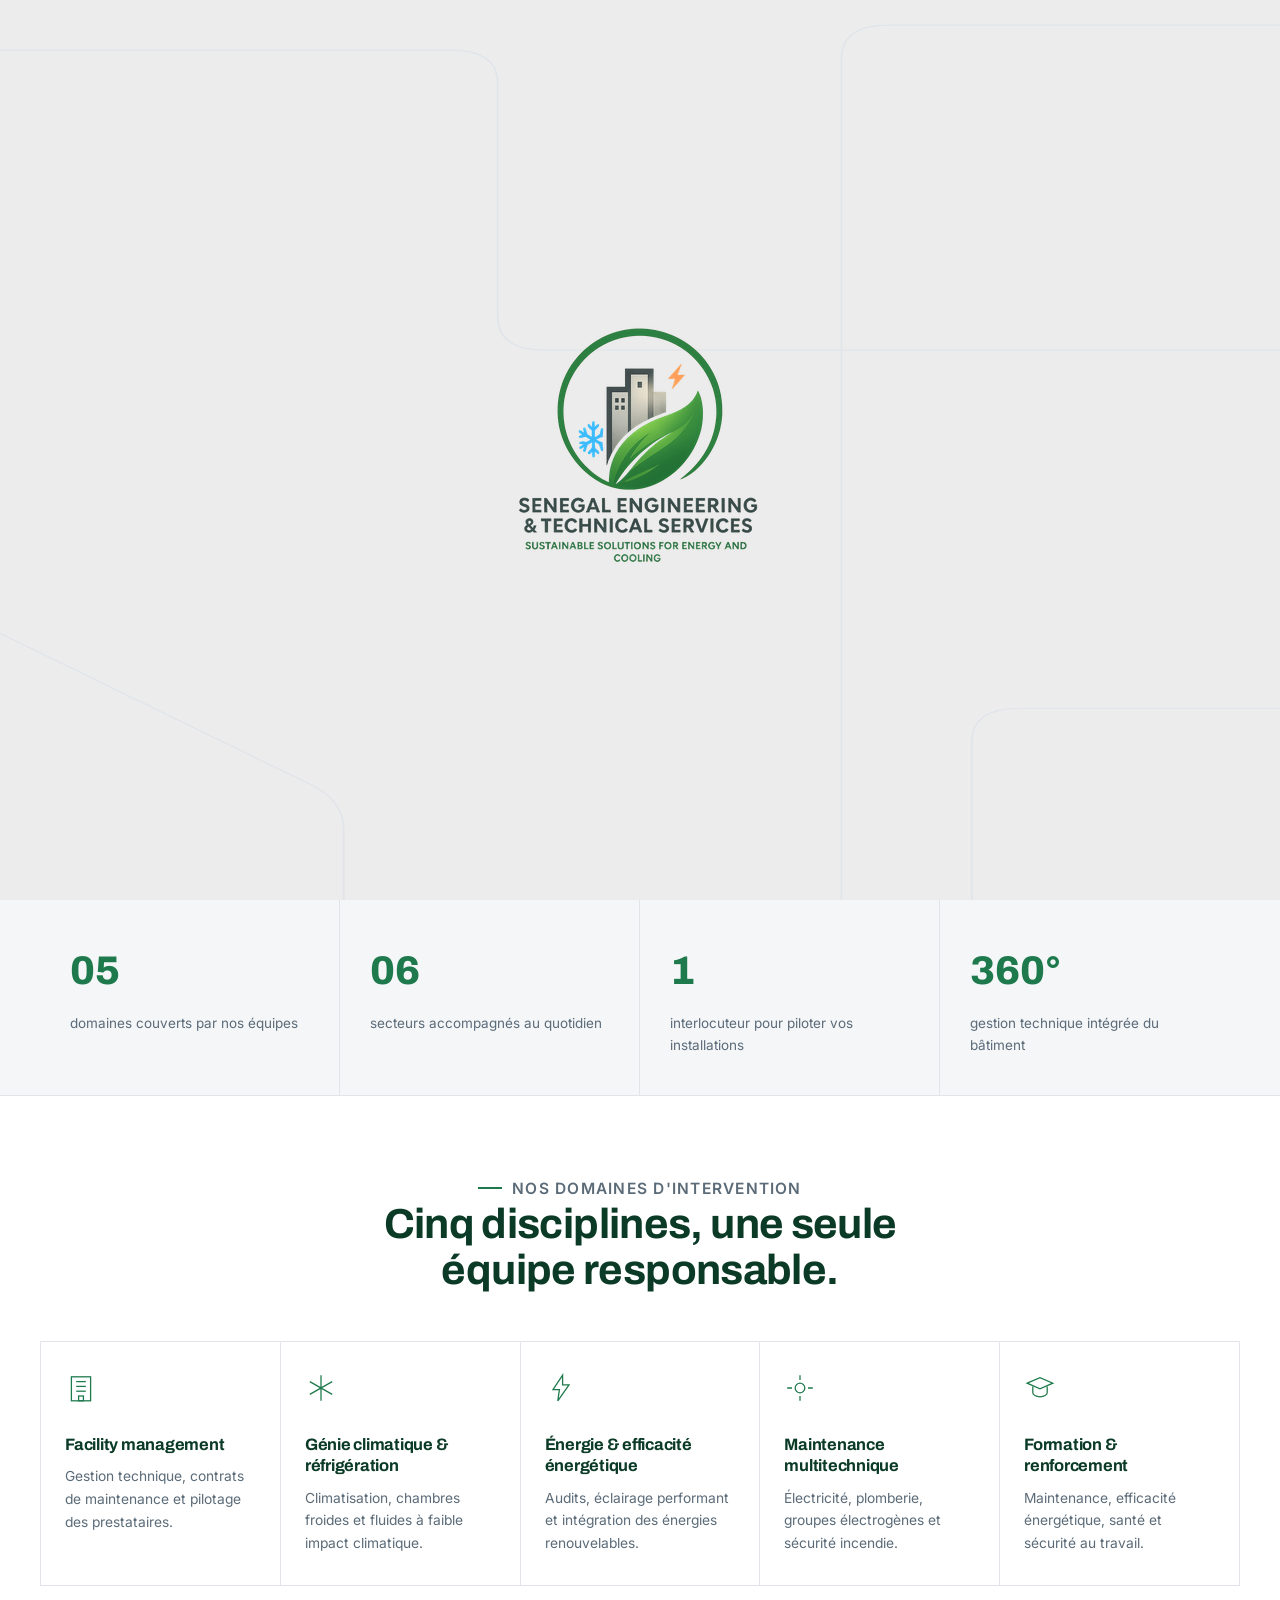
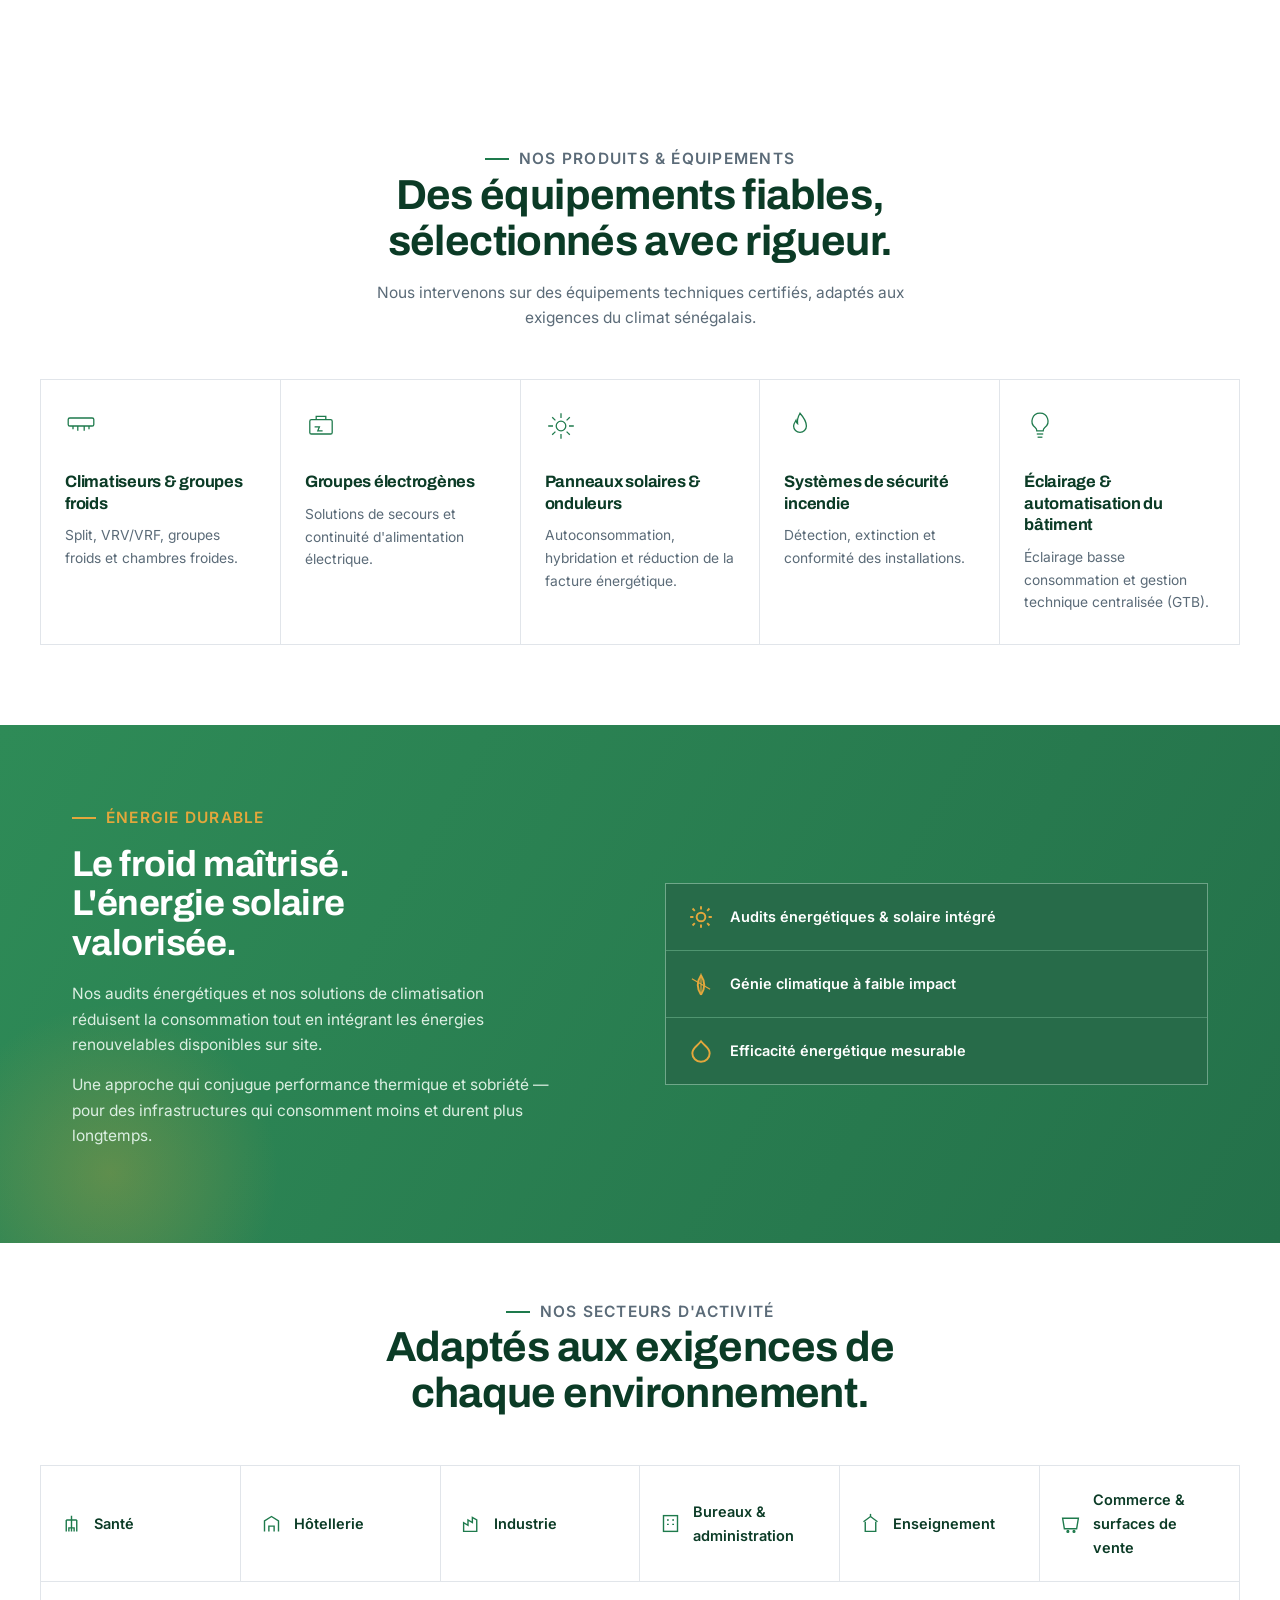
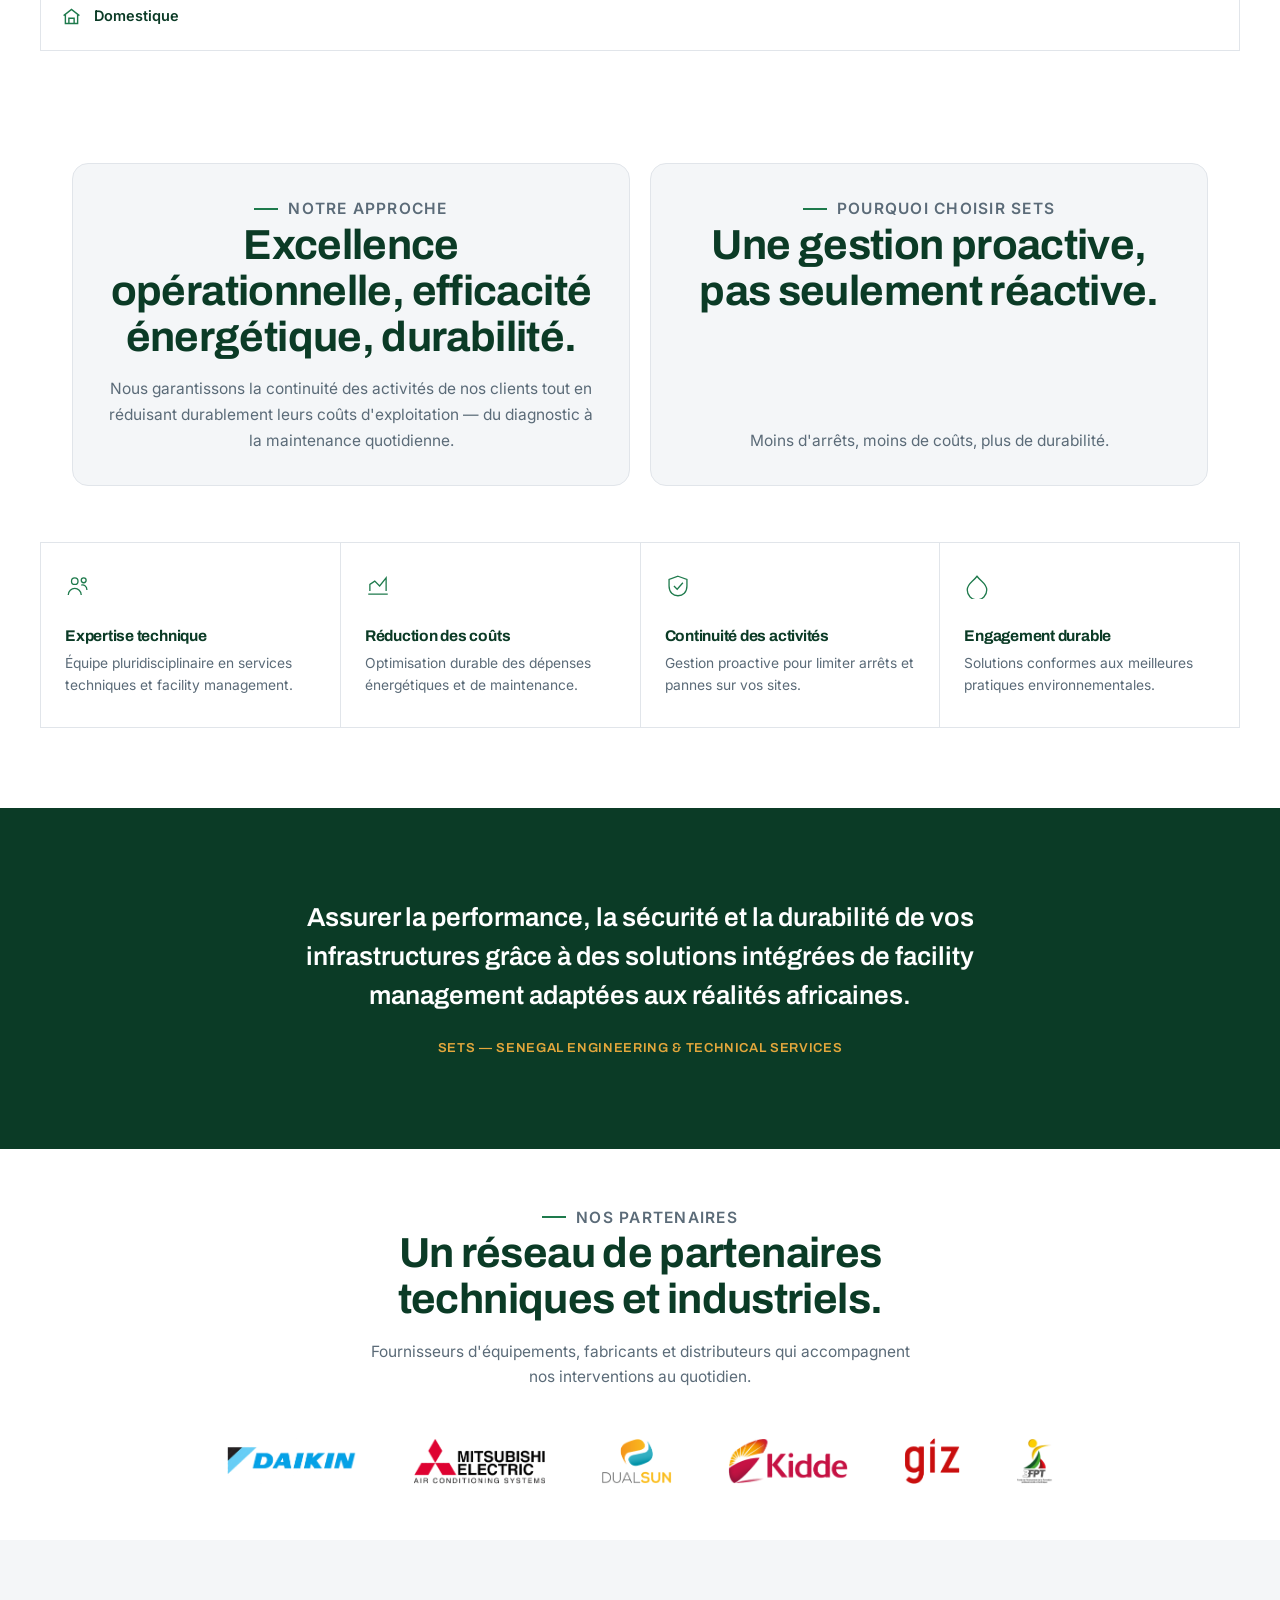
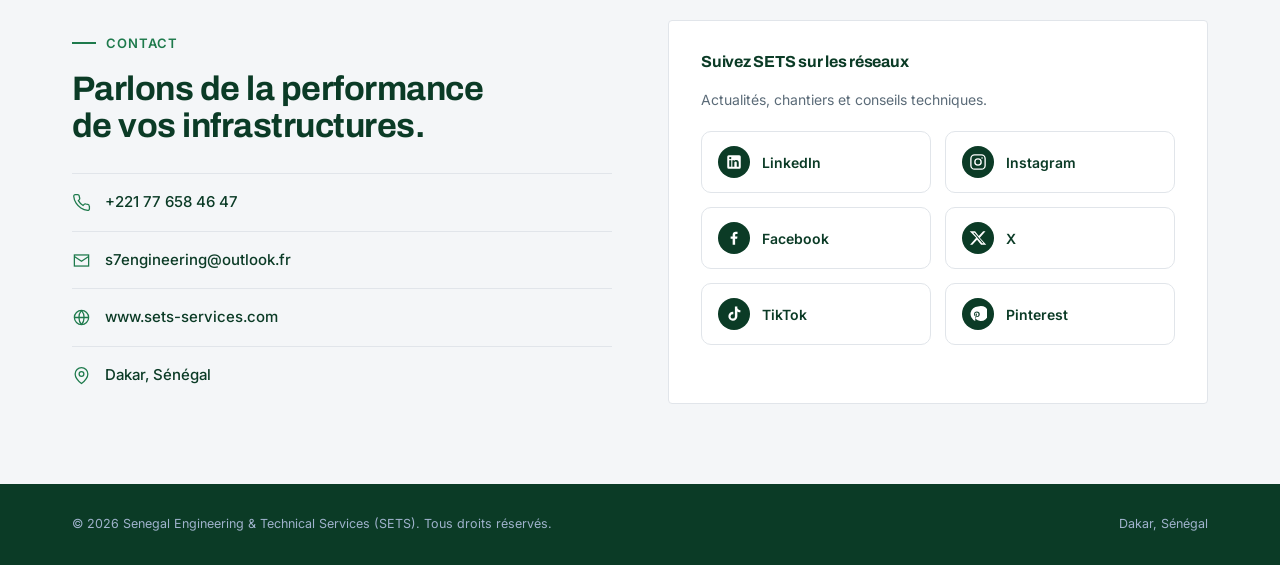
==== index.html @ 7b5a17db "Add files via upload" ====
<!DOCTYPE html>
<html lang="fr">
<head>
<meta charset="UTF-8">
<meta name="viewport" content="width=device-width, initial-scale=1.0">
<title>SETS — Senegal Engineering & Technical Services</title>
<link rel="preconnect" href="https://fonts.googleapis.com">
<link rel="preconnect" href="https://fonts.gstatic.com" crossorigin>
<link href="https://fonts.googleapis.com/css2?family=Archivo:wght@500;600;700;800&family=Inter:wght@400;500;600&display=swap" rel="stylesheet">
<style>
  :root{
    --blue:#1E7A4C;
    --blue-dark:#0B3B26;
    --blue-light:#4FAE79;
    --gold:#E3A73C;
    --green:#2E8B57;
    --paper:#FFFFFF;
    --paper-2:#F4F6F8;
    --ink:#16202B;
    --steel:#5B6B78;
    --line:#E1E5EA;
    --max:1200px;
  }
  *{box-sizing:border-box;}
  html{scroll-behavior:smooth;}
  body{
    margin:0;background:var(--paper);color:var(--ink);
    font-family:'Inter',sans-serif;font-size:16px;line-height:1.65;
    -webkit-font-smoothing:antialiased;
  }
  h1,h2,h3,h4{
    font-family:'Archivo',sans-serif;font-weight:700;margin:0;
    color:var(--blue-dark);letter-spacing:-0.015em;line-height:1.1;
  }
  a{color:inherit;text-decoration:none;}
  .wrap{max-width:var(--max);margin:0 auto;padding:0 32px;}
  @media(max-width:640px){.wrap{padding:0 20px;}}
  section[id]{scroll-margin-top:80px;}
  :focus-visible{outline:2px solid var(--gold);outline-offset:3px;}
  @media (prefers-reduced-motion: reduce){*{animation:none !important;transition:none !important;}}

  /* ---------- SPLASH ---------- */
  #splash{
    position:fixed;inset:0;z-index:999;background:#ECECEC;
    display:flex;align-items:center;justify-content:center;
    opacity:1;transition:opacity 1.2s ease;
  }
  #splash.hide{opacity:0;pointer-events:none;}

  .corner-lines{position:absolute;inset:0;width:100%;height:100%;}
  .corner-lines path{
    fill:none;stroke:var(--line);stroke-width:1.5;
    stroke-dasharray:2000;stroke-dashoffset:2000;
    animation:drawFrame 1.1s ease-out forwards;
  }
  .corner-lines path.p2{animation-delay:.15s;}
  .corner-lines path.p3{animation-delay:.3s;}
  .corner-lines path.p4{animation-delay:.45s;}
  @keyframes drawFrame{to{stroke-dashoffset:0;}}

  .splash-logo-img{
    width:min(64vw,300px);height:auto;position:relative;z-index:2;
    opacity:0;filter:blur(22px);
    animation:blurIn .9s ease-out forwards;
    animation-delay:1.3s;
  }
  @keyframes blurIn{to{opacity:1;filter:blur(0);}}

  /* ---------- HEADER (barre flottante façon Terminal) ---------- */
  header{position:fixed;top:20px;left:20px;right:20px;z-index:50;max-width:calc(var(--max) - 40px);margin:0 auto;}
  .nav{
    display:flex;align-items:center;justify-content:space-between;gap:20px;
    background:rgba(40,46,42,0.55);backdrop-filter:blur(10px);
    border:1px solid rgba(255,255,255,0.14);
    border-radius:999px;padding:9px 10px 9px 22px;
  }
  .nav-side{display:flex;align-items:center;}
  .nav-side.left{gap:26px;}
  .nav-side.right{justify-content:flex-end;gap:8px;}
  .brand{display:flex;align-items:center;gap:12px;}
  .brand-mark{width:28px;height:28px;flex:none;}
  .brand-text{font-family:'Archivo',sans-serif;font-weight:800;font-size:16px;letter-spacing:0.02em;color:#fff;}
  .desktop-links{display:flex;align-items:center;gap:22px;}
  .nav-item{position:relative;}
  .nav-link{
    display:flex;align-items:center;gap:6px;position:relative;
    font-size:14px;font-weight:600;color:#fff;padding:4px 0;
    border-bottom:1.5px solid transparent;
  }
  .nav-link::after{
    content:"";position:absolute;left:50%;bottom:-9px;
    width:5px;height:5px;border-radius:50%;background:var(--gold);
    transform:translateX(-50%) scale(0);transition:transform .2s ease;
  }
  .nav-chevron{width:13px;height:13px;transition:transform .2s ease;}
  .nav-item:hover .nav-link,.nav-item:focus-within .nav-link,.nav-link:hover{color:var(--gold);border-bottom-color:var(--gold);}
  .nav-item:hover .nav-link::after,.nav-item:focus-within .nav-link::after{transform:translateX(-50%) scale(1);}
  .nav-item:hover .nav-chevron,.nav-item:focus-within .nav-chevron{transform:rotate(180deg);}
  .nav-dropdown{
    position:absolute;top:100%;left:50%;transform:translateX(-50%);
    padding-top:16px;z-index:49;
    opacity:0;visibility:hidden;pointer-events:none;
    transition:opacity .2s ease,visibility .2s;
  }
  .nav-item:hover .nav-dropdown,.nav-item:focus-within .nav-dropdown{
    opacity:1;visibility:visible;pointer-events:auto;
  }
  .nav-item.force-hide .nav-dropdown{
    opacity:0 !important;visibility:hidden !important;pointer-events:none !important;
  }
  .nav-dropdown-inner{
    width:min(680px,calc(100vw - 32px));display:flex;overflow:hidden;
    max-height:min(70vh,520px);
    background:rgba(20,26,22,0.97);backdrop-filter:blur(14px);
    border:1px solid rgba(255,255,255,0.12);border-radius:18px;
    box-shadow:0 24px 48px rgba(0,0,0,0.35);
  }
  .nav-dropdown-list{flex:1 1 42%;padding:20px;display:flex;flex-direction:column;gap:2px;
    border-right:1px solid rgba(255,255,255,0.1);overflow-y:auto;}
  .nav-dropdown-list a{color:#fff;font-size:13.5px;font-weight:600;padding:9px 10px;border-radius:8px;}
  .nav-dropdown-list a:hover{background:rgba(255,255,255,0.08);color:var(--gold);}
  .nav-dropdown-panel{flex:1 1 58%;padding:26px 28px;color:#fff;overflow-y:auto;}
  .nav-dropdown-eyebrow{font-size:11px;font-weight:700;letter-spacing:.08em;text-transform:uppercase;color:var(--gold);margin-bottom:8px;}
  .nav-dropdown-panel h4{font-family:'Archivo',sans-serif;font-size:18px;margin-bottom:8px;}
  .nav-dropdown-panel p{font-size:13.5px;color:#DCE7E0;line-height:1.55;}
  .icon-btn{background:none;border:none;cursor:pointer;padding:6px;display:flex;align-items:center;justify-content:center;color:#fff;text-decoration:none;}
  .icon-btn svg{width:19px;height:19px;}
  .phone-btn{width:38px;height:38px;border-radius:50%;border:1px solid rgba(255,255,255,0.3);transition:border-color .15s ease,color .15s ease;}
  .phone-btn:hover{border-color:var(--gold);color:var(--gold);}
  .header-cta{display:flex;align-items:center;gap:8px;}
  .header-cta a{font-size:12.5px;font-weight:700;letter-spacing:0.02em;padding:10px 16px;border-radius:999px;white-space:nowrap;
    transition:background .15s ease,color .15s ease,border-color .15s ease;}
  .header-cta .solid{background:var(--gold);color:var(--blue-dark);}
  .header-cta .solid:hover{background:var(--blue);color:var(--gold);}
  .header-cta .outline{border:1px solid rgba(255,255,255,0.35);color:#fff;}
  .header-cta .outline:hover{background:#fff;border-color:#fff;color:var(--blue);}
  @media(max-width:860px){
    .desktop-links{display:none;}
    .header-cta{display:none;}
    .phone-btn{display:none;}
  }
  @media(min-width:861px){
    .burger{display:none;}
    .brand-mark{width:40px;height:40px;}
    .nav-link{white-space:nowrap;}
    .nav-side.left{gap:20px;}
    .desktop-links{gap:18px;}
  }
  .brand-text{display:none;}
  .nav-menu-top .brand-text{display:inline-block;color:#fff;}
  .nav-side.left{min-width:0;flex:1 1 auto;}
  @media(max-width:860px){
    .nav-side.left{overflow:hidden;}
  }
  .nav-side.right{flex:none;}
  @media(max-width:860px){
    .nav-side.left{gap:8px;}
  }
  .nav-local-mobile{display:flex;align-items:center;overflow:hidden;position:relative;
    min-width:0;flex:1 1 auto;height:16px;}
  .nav-local-track{display:inline-flex;align-items:center;gap:6px;white-space:nowrap;
    position:absolute;left:0;top:0;
    color:#fff;font-size:12px;font-weight:600;
    animation:localMarquee 11s linear infinite;}
  @keyframes localMarquee{
    0%{transform:translateX(100%);}
    100%{transform:translateX(-100%);}
  }
  .nav-local-mobile svg{width:12px;height:12px;color:var(--gold);flex:none;}
  .nav-local-mobile .sep{color:rgba(255,255,255,0.4);flex:none;}
  @media(min-width:861px){
    .nav-local-mobile{display:none;}
  }
  .burger{flex-direction:column;gap:0;flex:none;}
  .burger span{display:block;width:20px;height:1.8px;background:#fff;margin:4.5px 0;}
  .nav-menu{position:fixed;top:0;right:0;bottom:0;width:82%;max-width:360px;
    background:var(--blue-dark);color:#fff;z-index:200;
    display:flex;flex-direction:column;justify-content:space-between;
    padding:26px 26px 30px;
    transform:translateX(100%);transition:transform .35s cubic-bezier(.22,.8,.28,1);}
  .nav-menu.open{transform:translateX(0);}
  .nav-overlay{position:fixed;inset:0;background:rgba(11,59,38,0.55);z-index:190;
    opacity:0;visibility:hidden;transition:opacity .3s ease, visibility .3s ease;}
  .nav-overlay.open{opacity:1;visibility:visible;}
  .nav-menu-top{display:flex;align-items:center;justify-content:space-between;margin-bottom:8px;}
  .nav-menu-top .brand-text{color:#fff;}
  .nav-menu-close{background:none;border:none;color:#fff;cursor:pointer;padding:6px;}
  .nav-menu-close svg{width:20px;height:20px;}
  .nav-menu-links{display:flex;flex-direction:column;margin-top:18px;}
  .nav-menu-links a{
    display:flex;align-items:center;justify-content:space-between;
    padding:16px 0;font-size:16px;font-weight:600;color:#fff;
    border-top:1px solid rgba(255,255,255,0.14);
  }
  .nav-menu-links a svg{width:16px;height:16px;color:rgba(255,255,255,0.5);}
  .nav-menu-links a:hover{color:var(--gold);}
  .nav-menu-bottom{display:flex;flex-direction:column;gap:10px;}
  .nav-phone{
    display:flex;align-items:center;justify-content:center;gap:8px;
    background:rgba(255,255,255,0.1);border-radius:6px;padding:12px;
    font-size:14px;color:#fff;font-weight:500;
  }
  .nav-btn{display:block;text-align:center;padding:13px;border-radius:6px;font-size:13.5px;font-weight:700;
    letter-spacing:0.03em;text-transform:uppercase;}
  .nav-btn.solid{background:var(--gold);color:var(--blue-dark);}
  .nav-btn.outline{border:1px solid rgba(255,255,255,0.4);color:#fff;}

  /* ---------- HERO (plein écran, façon Terminal) ---------- */
  .hero{
    position:relative;color:#fff;overflow:hidden;
    height:100vh;min-height:600px;display:flex;align-items:flex-start;
    background:
      linear-gradient(180deg, rgba(11,59,38,0.1) 0%, rgba(11,59,38,0.8) 78%, rgba(11,59,38,0.96) 100%),
      radial-gradient(ellipse at 50% 28%, #E3A73C 0%, #C9873A 26%, #4C6B55 52%, #123B27 78%, #0B3B26 100%);
  }
  .hero-skyline{position:absolute;bottom:0;left:0;right:0;width:100%;height:46%;opacity:0.9;z-index:1;}
  .hero-accent{position:absolute;top:-120px;right:-120px;width:420px;height:420px;border-radius:50%;z-index:1;
    background:radial-gradient(circle, rgba(227,167,60,0.22), transparent 70%);}
  .hero-inner{position:relative;z-index:3;max-width:var(--max);margin:0 auto;padding:130px 32px 0;width:100%;}
  .local-bar{display:none;align-items:center;flex-wrap:wrap;gap:8px 10px;margin-bottom:20px;
    color:#DCE7E0;font-size:12.5px;font-weight:600;letter-spacing:0.01em;}
  .local-bar svg{width:14px;height:14px;color:var(--gold);flex:none;}
  .local-bar .sep{color:rgba(255,255,255,0.35);}
  .eyebrow{font-size:13px;font-weight:600;letter-spacing:0.08em;text-transform:uppercase;color:var(--gold);
    display:flex;align-items:center;gap:10px;margin-bottom:22px;}
  .eyebrow::before{content:"";width:28px;height:2px;background:var(--gold);}
  .hero h1{color:#fff;font-size:clamp(30px,5vw,58px);max-width:18ch;}
  .hero h1 span{color:var(--gold);}
  .hero p.lead{margin-top:22px;max-width:52ch;color:#DCE7E0;font-size:16.5px;line-height:1.6;}
  @media(min-width:861px){
    .local-bar{display:flex;}
    .hero-row{display:flex;justify-content:flex-start;align-items:center;gap:28px;flex-wrap:wrap;}
    .hero-row h1{flex:0 1 480px;margin:0;}
    .hero p.lead{flex:1 1 420px;max-width:460px;margin-top:6px;}
  }
  @media(max-width:640px){
    .hero-inner{padding-top:104px;}
  }

  .back-to-top{position:fixed;right:24px;bottom:24px;z-index:80;width:46px;height:46px;border-radius:50%;
    background:var(--blue-dark);color:#fff;display:flex;align-items:center;justify-content:center;
    border:none;cursor:pointer;box-shadow:0 8px 20px rgba(0,0,0,0.25);
    opacity:0;visibility:hidden;transform:translateY(10px);
    transition:opacity .25s ease,transform .25s ease,visibility .25s,background .15s ease;}
  .back-to-top.visible{opacity:1;visibility:visible;transform:translateY(0);}
  .back-to-top:hover{background:var(--blue);}
  .back-to-top svg{width:20px;height:20px;}
  .scroll-cue{position:absolute;bottom:28px;left:0;right:0;z-index:3;

    display:flex;flex-direction:column;align-items:center;gap:10px;}
  .scroll-cue .txt{color:rgba(255,255,255,0.85);font-size:11px;font-weight:600;
    letter-spacing:0.18em;text-transform:uppercase;}
  .scroll-track{width:1px;height:34px;background:rgba(255,255,255,0.25);position:relative;overflow:hidden;}
  .scroll-track::after{content:"";position:absolute;top:-100%;left:0;width:100%;height:100%;
    background:var(--gold);animation:scrollTick 1.6s ease-in-out infinite;}
  @keyframes scrollTick{0%{top:-100%;}50%{top:0;}100%{top:100%;}}

  /* ---------- STATS ---------- */
  .stats-band{background:var(--paper-2);border-bottom:1px solid var(--line);}
  .stats-grid{display:grid;grid-template-columns:repeat(4,1fr);}
  @media(max-width:760px){.stats-grid{grid-template-columns:repeat(2,1fr);}}
  .stat-item{padding:38px 30px;border-right:1px solid var(--line);}
  .stat-item:last-child{border-right:none;}
  .stat-item .num{font-family:'Archivo',sans-serif;font-weight:800;font-size:clamp(30px,3.2vw,40px);color:var(--blue);}
  .stat-item .lbl{font-size:13.5px;color:var(--steel);margin-top:8px;}

  /* ---------- SECTION SHELL ---------- */
  .section{padding:80px 0;}
  .section.tight{padding:56px 0;}
  .section-head{display:flex;justify-content:space-between;align-items:flex-end;gap:24px;margin-bottom:56px;flex-wrap:wrap;}
  #partenaires .section-head,.section-head.centered{flex-direction:column;align-items:center;text-align:center;gap:16px;margin-bottom:48px;}
  #partenaires .section-head .eyebrow-dark,.section-head.centered .eyebrow-dark{justify-content:center;}
  #partenaires .section-head h2,.section-head.centered h2{max-width:26ch;font-size:clamp(28px,4vw,42px);}
  #partenaires .section-head p,.section-head.centered p{max-width:56ch;margin:0 auto;}
  .head-card{background:var(--paper-2);border:1px solid var(--line);border-radius:16px;
    padding:32px 36px;max-width:640px;margin-left:auto;margin-right:auto;}
  @media(max-width:640px){.head-card{padding:26px 22px;}}
  .head-card-row{display:flex;flex-direction:column;gap:20px;}
  .head-card-row .head-card{margin:0;max-width:none;}
  @media(min-width:860px){
    .head-card-row{flex-direction:row;align-items:stretch;}
    .head-card-row .head-card{flex:1 1 0;}
  }
  .eyebrow-dark{font-size:13px;font-weight:600;letter-spacing:0.08em;text-transform:uppercase;color:var(--blue);
    display:flex;align-items:center;gap:10px;margin-bottom:16px;}
  .eyebrow-dark::before{content:"";width:24px;height:2px;background:var(--blue);}
  .section-head h2{font-size:clamp(26px,3vw,36px);max-width:18ch;}
  .section-head p{max-width:38ch;color:var(--steel);font-size:15.5px;}

  .partner-placeholder-grid{display:flex;flex-wrap:wrap;justify-content:center;align-items:center;gap:32px 56px;}
  .partner-logo{height:46px;display:flex;align-items:center;justify-content:center;}
  .partner-logo img{height:100%;width:auto;object-fit:contain;}
  .partner-text{height:46px;display:flex;align-items:center;justify-content:center;text-align:center;
    color:var(--steel);font-size:13.5px;font-weight:600;padding:0 10px;}

  /* ---------- SERVICES / DOMAINES ---------- */
  .domains{display:grid;grid-template-columns:repeat(5,1fr);gap:1px;background:var(--line);border:1px solid var(--line);}
  @media(max-width:980px){.domains{grid-template-columns:repeat(2,1fr);}}
  @media(max-width:560px){.domains{grid-template-columns:1fr;}}
  .domain-card{background:var(--paper);padding:30px 24px;scroll-margin-top:110px;
    transition:box-shadow .3s ease, background .3s ease;}
  .domain-card.highlight{box-shadow:0 0 0 3px var(--gold) inset;background:#FFF8EA;}
  .domain-icon{width:32px;height:32px;color:var(--blue);margin-bottom:22px;}
  .domain-card h3{font-size:16.5px;font-weight:700;margin-bottom:10px;line-height:1.3;color:var(--blue-dark);}
  .domain-card p{font-size:13.8px;color:var(--steel);margin:0;}

  /* ---------- ENERGY / SUSTAINABILITY BAND ---------- */
  .energy{background:linear-gradient(120deg, var(--green) 0%, #24714A 100%);color:#fff;position:relative;overflow:hidden;}
  .energy::after{content:"";position:absolute;bottom:-100px;left:-60px;width:340px;height:340px;border-radius:50%;
    background:radial-gradient(circle, rgba(227,167,60,0.28), transparent 70%);}
  .energy-grid{position:relative;z-index:2;display:grid;grid-template-columns:1fr 1fr;gap:50px;align-items:center;}
  @media(max-width:900px){.energy-grid{grid-template-columns:1fr;}}
  .energy .eyebrow-dark{color:var(--gold);}
  .energy .eyebrow-dark::before{background:var(--gold);}
  .energy h2{color:#fff;font-size:clamp(26px,3vw,36px);max-width:16ch;margin-bottom:18px;}
  .energy p{color:#DCEFE2;font-size:15.5px;margin:0 0 14px;max-width:48ch;}
  .energy-badges{display:flex;flex-direction:column;gap:1px;background:rgba(255,255,255,0.18);border:1px solid rgba(255,255,255,0.18);}
  .energy-badge{background:#276B49;padding:20px 22px;display:flex;align-items:center;gap:16px;}
  .energy-badge svg{width:26px;height:26px;color:var(--gold);flex:none;}
  .energy-badge span{font-size:14.5px;font-weight:600;}

  /* ---------- WHY ---------- */
  .why-grid{display:grid;grid-template-columns:repeat(4,1fr);gap:1px;background:var(--line);border:1px solid var(--line);}
  @media(max-width:900px){.why-grid{grid-template-columns:repeat(2,1fr);}}
  @media(max-width:560px){.why-grid{grid-template-columns:1fr;}}
  .why-card{background:var(--paper);padding:30px 24px;}
  .why-icon{width:26px;height:26px;color:var(--blue);margin-bottom:20px;}
  .why-card h3{font-size:15.5px;font-weight:700;margin-bottom:8px;color:var(--blue-dark);}
  .why-card p{font-size:13.8px;color:var(--steel);margin:0;}

  /* ---------- SECTEURS ---------- */
  .sectors-list{display:flex;flex-wrap:wrap;border-top:1px solid var(--line);border-left:1px solid var(--line);}
  .sector-item{flex:1 1 170px;display:flex;align-items:center;gap:12px;padding:22px 20px;border-bottom:1px solid var(--line);border-right:1px solid var(--line);}
  .sector-item svg{width:21px;height:21px;color:var(--blue);flex:none;}
  .sector-item span{font-size:14.5px;font-weight:600;color:var(--blue-dark);}

  /* ---------- QUOTE ---------- */
  .quote-band{background:var(--blue-dark);padding:90px 0;text-align:center;}
  .quote-band blockquote{margin:0 auto;max-width:760px;font-family:'Archivo',sans-serif;font-weight:600;
    font-size:clamp(19px,2.3vw,26px);color:#fff;line-height:1.5;}
  .quote-band cite{display:block;margin-top:24px;font-style:normal;font-size:13px;font-weight:600;
    letter-spacing:0.05em;text-transform:uppercase;color:var(--gold);}

  /* ---------- CONTACT ---------- */
  .contact{background:var(--paper-2);}
  .contact-grid{display:grid;grid-template-columns:1fr 1fr;gap:56px;}
  @media(max-width:860px){.contact-grid{grid-template-columns:1fr;gap:36px;}}
  .contact h2{font-size:clamp(26px,3vw,34px);max-width:30ch;}
  .contact-list{margin-top:28px;}
  .contact-row{display:flex;align-items:center;gap:14px;padding:16px 0;border-top:1px solid var(--line);}
  .contact-row svg{width:19px;height:19px;color:var(--blue);flex:none;}
  .contact-row a{font-size:15px;color:var(--blue-dark);font-weight:500;}
  .contact-row a:hover{color:var(--blue);}
  .contact-panel{background:#fff;border:1px solid var(--line);padding:32px;border-radius:4px;}
  .social-panel h3{margin-bottom:4px;}
  .social-sub{color:var(--steel);font-size:14px;margin:0 0 8px;}
  .social-grid{display:grid;grid-template-columns:1fr 1fr;gap:14px;margin-top:20px;}
  .social-link{display:flex;align-items:center;gap:12px;padding:14px 16px;border:1.5px solid var(--line);
    border-radius:10px;color:var(--blue-dark);font-weight:600;font-size:14px;}
  .social-link:hover{border-color:var(--blue);background:rgba(30,122,76,0.05);}
  .social-ico{width:32px;height:32px;border-radius:50%;background:var(--blue-dark);color:#fff;
    display:flex;align-items:center;justify-content:center;flex:none;padding:7px;box-sizing:border-box;}
  .social-ico svg{width:100%;height:100%;}
  @media(max-width:480px){.social-grid{grid-template-columns:1fr;}}
  .contact-panel h3{font-size:16px;font-weight:700;margin-bottom:18px;color:var(--blue-dark);}
  .field{margin-bottom:16px;}
  .field label{display:block;font-size:12.5px;color:var(--steel);margin-bottom:6px;font-weight:500;}
  .field input,.field textarea{width:100%;background:#fff;border:1px solid var(--line);color:var(--ink);
    padding:11px 12px;font-family:inherit;font-size:14.5px;border-radius:3px;}
  .field textarea{resize:vertical;min-height:80px;}
  .contact-panel .btn-primary{width:100%;justify-content:center;margin-top:4px;}

  footer{background:var(--blue-dark);color:#9FB2CC;padding:30px 0;}
  .footer-row{display:flex;justify-content:space-between;align-items:center;font-size:12.5px;flex-wrap:wrap;gap:10px;}
</style>
</head>
<body>

<!-- SPLASH -->
<div id="splash">
  <svg class="corner-lines" viewBox="0 0 1080 1080" preserveAspectRatio="none">
    <path d="M0 60 H380 Q420 60 420 100 V380 Q420 420 460 420 H1080"/>
    <path class="p2" d="M1080 30 H750 Q710 30 710 70 V1080"/>
    <path class="p3" d="M0 760 L260 940 Q290 960 290 995 V1080"/>
    <path class="p4" d="M1080 850 H860 Q820 850 820 890 V1080"/>
  </svg>
  <img class="splash-logo-img" src="[data-uri]" alt="SETS — Senegal Engineering & Technical Services">
</div>
<script>
  window.addEventListener('load', () => {
    const splash = document.getElementById('splash');
    setTimeout(() => { splash.classList.add('hide'); }, 3200);
  });
</script>

<header>
  <div class="nav">
    <div class="nav-side left">
      <a href="#top" class="brand">
      <img class="brand-mark" src="[data-uri]" alt="SETS">
      <div class="brand-text">SETS</div>
      </a>
      <div class="nav-local-mobile" id="navLocalMobile">
        <div class="nav-local-track">
          <svg viewBox="0 0 24 24" fill="none" stroke="currentColor" stroke-width="1.8"><path d="M12 21s7-6.1 7-11.5A7 7 0 005 9.5C5 14.9 12 21 12 21z"/><circle cx="12" cy="9.5" r="2.4"/></svg>
          <span class="js-local-place">Localisation…</span>
          <span class="sep">·</span>
          <svg viewBox="0 0 24 24" fill="none" stroke="currentColor" stroke-width="1.8"><circle cx="12" cy="12" r="4"/><path d="M12 2v3M12 19v3M4.2 4.2l2.1 2.1M17.7 17.7l2.1 2.1M2 12h3M19 12h3M4.2 19.8l2.1-2.1M17.7 6.3l2.1-2.1"/></svg>
          <span class="js-local-sun">—</span>
        </div>
      </div>
      <nav class="desktop-links">
        <div class="nav-item">
          <a href="#domaines" class="nav-link">Domaines<svg class="nav-chevron" viewBox="0 0 24 24" fill="none" stroke="currentColor" stroke-width="2"><path d="M6 9l6 6 6-6"/></svg></a>
          <div class="nav-dropdown">
            <div class="nav-dropdown-inner">
              <div class="nav-dropdown-list">
                <a href="#domaine-facility">Facility management</a>
                <a href="#domaine-climatique">Génie climatique & réfrigération</a>
                <a href="#domaine-energie">Énergie & efficacité énergétique</a>
                <a href="#domaine-maintenance">Maintenance multitechnique</a>
                <a href="#domaine-formation">Formation & renforcement</a>
              </div>
              <div class="nav-dropdown-panel">
                <p class="nav-dropdown-eyebrow">Nos domaines d'intervention</p>
                <h4>Cinq disciplines, une seule équipe responsable.</h4>
                <p>Une gestion intégrée du bâtiment jusqu'à l'efficacité énergétique, pilotée par un seul interlocuteur.</p>
              </div>
            </div>
          </div>
        </div>
        <div class="nav-item">
          <a href="#domaines" class="nav-link">Produits<svg class="nav-chevron" viewBox="0 0 24 24" fill="none" stroke="currentColor" stroke-width="2"><path d="M6 9l6 6 6-6"/></svg></a>
          <div class="nav-dropdown">
            <div class="nav-dropdown-inner">
              <div class="nav-dropdown-list">
                <a href="#produit-climatiseurs">Climatiseurs & groupes froids</a>
                <a href="#produit-groupes-electrogenes">Groupes électrogènes</a>
                <a href="#produit-solaire">Panneaux solaires & onduleurs</a>
                <a href="#produit-incendie">Systèmes de sécurité incendie</a>
                <a href="#produit-eclairage">Éclairage & automatisation</a>
              </div>
              <div class="nav-dropdown-panel">
                <p class="nav-dropdown-eyebrow">Nos produits & équipements</p>
                <h4>Des équipements fiables, sélectionnés avec rigueur.</h4>
                <p>Des solutions techniques certifiées, adaptées aux exigences du climat sénégalais.</p>
              </div>
            </div>
          </div>
        </div>
        <div class="nav-item">
          <a href="#energie" class="nav-link">Énergie durable<svg class="nav-chevron" viewBox="0 0 24 24" fill="none" stroke="currentColor" stroke-width="2"><path d="M6 9l6 6 6-6"/></svg></a>
          <div class="nav-dropdown">
            <div class="nav-dropdown-inner">
              <div class="nav-dropdown-list">
                <a href="#energie">Audits énergétiques & solaire intégré</a>
                <a href="#energie">Génie climatique à faible impact</a>
                <a href="#energie">Efficacité énergétique mesurable</a>
              </div>
              <div class="nav-dropdown-panel">
                <p class="nav-dropdown-eyebrow">Énergie durable</p>
                <h4>Le froid maîtrisé. L'énergie solaire valorisée.</h4>
                <p>Une approche qui conjugue performance thermique et sobriété — pour des infrastructures qui consomment moins et durent plus longtemps.</p>
              </div>
            </div>
          </div>
        </div>
        <div class="nav-item">
          <a href="#secteurs" class="nav-link">Secteurs<svg class="nav-chevron" viewBox="0 0 24 24" fill="none" stroke="currentColor" stroke-width="2"><path d="M6 9l6 6 6-6"/></svg></a>
          <div class="nav-dropdown">
            <div class="nav-dropdown-inner">
              <div class="nav-dropdown-list">
                <a href="#secteurs">Santé</a>
                <a href="#secteurs">Hôtellerie</a>
                <a href="#secteurs">Industrie</a>
                <a href="#secteurs">Bureaux & administration</a>
                <a href="#secteurs">Enseignement</a>
                <a href="#secteurs">Commerce & surfaces de vente</a>
                <a href="#secteurs">Domestique</a>
              </div>
              <div class="nav-dropdown-panel">
                <p class="nav-dropdown-eyebrow">Nos secteurs d'activité</p>
                <h4>Adaptés aux exigences de chaque environnement.</h4>
                <p>Des solutions techniques ajustées aux contraintes propres à chaque secteur — partout au Sénégal.</p>
              </div>
            </div>
          </div>
        </div>
        <div class="nav-item">
          <a href="#mission" class="nav-link">Notre société<svg class="nav-chevron" viewBox="0 0 24 24" fill="none" stroke="currentColor" stroke-width="2"><path d="M6 9l6 6 6-6"/></svg></a>
          <div class="nav-dropdown">
            <div class="nav-dropdown-inner">
              <div class="nav-dropdown-list">
                <a href="#mission">Notre mission</a>
                <a href="#pourquoi">Pourquoi choisir SETS</a>
              </div>
              <div class="nav-dropdown-panel">
                <p class="nav-dropdown-eyebrow">Notre société</p>
                <h4>Excellence opérationnelle, efficacité énergétique, durabilité.</h4>
                <p>Une gestion proactive de vos infrastructures, pas seulement réactive.</p>
              </div>
            </div>
          </div>
        </div>
        <a href="#partenaires" class="nav-link">Partenaires</a>
      </nav>
    </div>
    <div class="nav-side right">
      <a href="tel:+221776584647" class="icon-btn phone-btn" aria-label="Appeler SETS">
        <svg viewBox="0 0 24 24" fill="none" stroke="currentColor" stroke-width="1.8"><path d="M22 16.9v3a2 2 0 01-2.2 2 19.8 19.8 0 01-8.6-3 19.5 19.5 0 01-6-6 19.8 19.8 0 01-3-8.7A2 2 0 014.1 2h3a2 2 0 012 1.7c.1.9.3 1.8.6 2.6a2 2 0 01-.5 2.1L8 9.7a16 16 0 006 6l1.3-1.3a2 2 0 012.1-.5c.8.3 1.7.5 2.6.6a2 2 0 011.7 2z"/></svg>
      </a>
      <div class="header-cta">
        <a href="audit.html" class="solid">Demander un audit</a>
        <a href="#contact" class="outline">Nous contacter</a>
      </div>
      <button class="icon-btn burger" id="menuToggle" aria-label="Menu" aria-expanded="false" aria-controls="navMenu">
        <span></span><span></span><span></span>
      </button>
    </div>
  </div>
</header>
<div class="nav-overlay" id="navOverlay"></div>
<nav class="nav-menu" id="navMenu">
  <div>
    <div class="nav-menu-top">
      <span style="display:flex;align-items:center;gap:8px;"><img src="[data-uri]" alt="SETS" style="width:26px;height:26px;"><span class="brand-text">SETS</span></span>
      <button class="nav-menu-close" id="menuClose" aria-label="Fermer le menu">
        <svg viewBox="0 0 24 24" fill="none" stroke="currentColor" stroke-width="1.8"><line x1="4" y1="4" x2="20" y2="20"/><line x1="20" y1="4" x2="4" y2="20"/></svg>
      </button>
    </div>
    <div class="nav-menu-links">
      <a href="#mission">Notre société <svg viewBox="0 0 24 24" fill="none" stroke="currentColor" stroke-width="2"><path d="M9 6l6 6-6 6"/></svg></a>
      <a href="#domaines">Domaines d'intervention <svg viewBox="0 0 24 24" fill="none" stroke="currentColor" stroke-width="2"><path d="M9 6l6 6-6 6"/></svg></a>
      <a href="#domaines">Produits <svg viewBox="0 0 24 24" fill="none" stroke="currentColor" stroke-width="2"><path d="M9 6l6 6-6 6"/></svg></a>
      <a href="#energie">Énergie durable <svg viewBox="0 0 24 24" fill="none" stroke="currentColor" stroke-width="2"><path d="M9 6l6 6-6 6"/></svg></a>
      <a href="#pourquoi">Pourquoi SETS <svg viewBox="0 0 24 24" fill="none" stroke="currentColor" stroke-width="2"><path d="M9 6l6 6-6 6"/></svg></a>
      <a href="#secteurs">Secteurs d'activité <svg viewBox="0 0 24 24" fill="none" stroke="currentColor" stroke-width="2"><path d="M9 6l6 6-6 6"/></svg></a>
      <a href="#partenaires">Partenaires <svg viewBox="0 0 24 24" fill="none" stroke="currentColor" stroke-width="2"><path d="M9 6l6 6-6 6"/></svg></a>
      <a href="#contact">Contact</a>
    </div>
  </div>
  <div class="nav-menu-bottom">
    <a href="audit.html" class="nav-btn solid">Demander un audit</a>
    <a href="tel:+221776584647" class="nav-phone">
      <svg width="16" height="16" viewBox="0 0 24 24" fill="none" stroke="currentColor" stroke-width="1.8"><path d="M22 16.9v3a2 2 0 01-2.2 2 19.8 19.8 0 01-8.6-3 19.5 19.5 0 01-6-6 19.8 19.8 0 01-3-8.7A2 2 0 014.1 2h3a2 2 0 012 1.7c.1.9.3 1.8.6 2.6a2 2 0 01-.5 2.1L8 9.7a16 16 0 006 6l1.3-1.3a2 2 0 012.1-.5c.8.3 1.7.5 2.6.6a2 2 0 011.7 2z"/></svg>
      +221 77 658 46 47
    </a>
    <a href="mailto:s7engineering@outlook.fr" class="nav-phone">
      <svg width="16" height="16" viewBox="0 0 24 24" fill="none" stroke="currentColor" stroke-width="1.8"><rect x="3" y="5" width="18" height="14" rx="2"/><path d="M3 7l9 6 9-6"/></svg>
      Nous écrire par email
    </a>
  </div>
</nav>
<script>
  const menuBtn = document.getElementById('menuToggle');
  const menuClose = document.getElementById('menuClose');
  const navMenu = document.getElementById('navMenu');
  const navOverlay = document.getElementById('navOverlay');
  function openMenu(){
    navMenu.classList.add('open'); navOverlay.classList.add('open');
    menuBtn.setAttribute('aria-expanded', true);
  }
  function closeMenu(){
    navMenu.classList.remove('open'); navOverlay.classList.remove('open');
    menuBtn.setAttribute('aria-expanded', false);
  }
  menuBtn.addEventListener('click', openMenu);
  menuClose.addEventListener('click', closeMenu);
  navOverlay.addEventListener('click', closeMenu);
  navMenu.querySelectorAll('a').forEach(a => a.addEventListener('click', closeMenu));
</script>

<main id="top">

  <!-- HERO -->
  <section class="hero">
    <div class="hero-accent"></div>
    <svg class="hero-skyline" viewBox="0 0 1200 300" preserveAspectRatio="none">
      <g fill="#0B3B26">
        <rect x="0" y="140" width="70" height="160"/>
        <rect x="80" y="90" width="60" height="210"/>
        <rect x="150" y="160" width="50" height="140"/>
        <rect x="210" y="60" width="80" height="240"/>
        <rect x="300" y="130" width="55" height="170"/>
        <rect x="365" y="100" width="65" height="200"/>
        <rect x="440" y="150" width="45" height="150"/>
        <rect x="900" y="120" width="60" height="180"/>
        <rect x="970" y="70" width="75" height="230"/>
        <rect x="1050" y="140" width="55" height="160"/>
        <rect x="1110" y="100" width="50" height="200"/>
      </g>
    </svg>
    <div class="hero-inner">
      <div class="local-bar" id="localBar">
        <svg viewBox="0 0 24 24" fill="none" stroke="currentColor" stroke-width="1.8"><path d="M12 21s7-6.1 7-11.5A7 7 0 005 9.5C5 14.9 12 21 12 21z"/><circle cx="12" cy="9.5" r="2.4"/></svg>
        <span class="js-local-place">Localisation…</span>
        <span class="sep">·</span>
        <svg viewBox="0 0 24 24" fill="none" stroke="currentColor" stroke-width="1.8"><circle cx="12" cy="12" r="4"/><path d="M12 2v3M12 19v3M4.2 4.2l2.1 2.1M17.7 17.7l2.1 2.1M2 12h3M19 12h3M4.2 19.8l2.1-2.1M17.7 6.3l2.1-2.1"/></svg>
        <span class="js-local-sun">—</span>
      </div>
      <p class="eyebrow">Facility management & services techniques intégrés</p>
      <div class="hero-row">
        <h1>Infrastructures performantes. <span>Ingénierie de confiance.</span></h1>
        <p class="lead">SETS accompagne entreprises, administrations, industries, établissements de santé, infrastructures tertiaires et domestiques dans la gestion, l'exploitation et l'optimisation de leurs bâtiments et équipements techniques — partout au Sénégal.</p>
      </div>
    </div>
    <div class="scroll-cue">
      <div class="scroll-track"></div>
      <span class="txt">Scroll to explore</span>
    </div>
  </section>

  <!-- STATS -->
  <div class="stats-band">
    <div class="stats-grid wrap" style="padding:0;max-width:var(--max);">
      <div class="stat-item"><div class="num">05</div><div class="lbl">domaines couverts par nos équipes</div></div>
      <div class="stat-item"><div class="num">06</div><div class="lbl">secteurs accompagnés au quotidien</div></div>
      <div class="stat-item"><div class="num">1</div><div class="lbl">interlocuteur pour piloter vos installations</div></div>
      <div class="stat-item"><div class="num">360°</div><div class="lbl">gestion technique intégrée du bâtiment</div></div>
    </div>
  </div>

  <!-- DOMAINES -->
  <section class="section" id="domaines">
    <div class="wrap">
      <div class="section-head centered">
        <div>
          <p class="eyebrow-dark">Nos domaines d'intervention</p>
          <h2>Cinq disciplines, une seule équipe responsable.</h2>
        </div>
      </div>
    </div>
    <div class="domains wrap" style="padding:0;max-width:var(--max);">
      <div class="domain-card" id="domaine-facility">
        <svg class="domain-icon" viewBox="0 0 40 40" fill="none" stroke="currentColor" stroke-width="1.6"><rect x="8" y="6" width="24" height="30"/><line x1="14" y1="12" x2="26" y2="12"/><line x1="14" y1="18" x2="26" y2="18"/><line x1="14" y1="24" x2="26" y2="24"/><rect x="17" y="30" width="6" height="6"/></svg>
        <h3>Facility management</h3>
        <p>Gestion technique, contrats de maintenance et pilotage des prestataires.</p>
      </div>
      <div class="domain-card" id="domaine-climatique">
        <svg class="domain-icon" viewBox="0 0 40 40" fill="none" stroke="currentColor" stroke-width="1.6"><path d="M20 4v32M6 12l28 16M34 12L6 28"/></svg>
        <h3>Génie climatique & réfrigération</h3>
        <p>Climatisation, chambres froides et fluides à faible impact climatique.</p>
      </div>
      <div class="domain-card" id="domaine-energie">
        <svg class="domain-icon" viewBox="0 0 40 40" fill="none" stroke="currentColor" stroke-width="1.6"><polygon points="22,4 10,22 18,22 16,36 30,16 22,16"/></svg>
        <h3>Énergie & efficacité énergétique</h3>
        <p>Audits, éclairage performant et intégration des énergies renouvelables.</p>
      </div>
      <div class="domain-card" id="domaine-maintenance">
        <svg class="domain-icon" viewBox="0 0 40 40" fill="none" stroke="currentColor" stroke-width="1.6"><circle cx="20" cy="20" r="6"/><path d="M20 4v6M20 30v6M36 20h-6M10 20H4"/></svg>
        <h3>Maintenance multitechnique</h3>
        <p>Électricité, plomberie, groupes électrogènes et sécurité incendie.</p>
      </div>
      <div class="domain-card" id="domaine-formation">
        <svg class="domain-icon" viewBox="0 0 40 40" fill="none" stroke="currentColor" stroke-width="1.6"><path d="M4 14l16-7 16 7-16 7-16-7z"/><path d="M11 18v8c0 2.5 4 5 9 5s9-2.5 9-5v-8"/></svg>
        <h3>Formation & renforcement</h3>
        <p>Maintenance, efficacité énergétique, santé et sécurité au travail.</p>
      </div>
    </div>
  </section>

  <!-- PRODUITS -->
  <section class="section" id="produits">
    <div class="wrap">
      <div class="section-head centered">
        <div>
          <p class="eyebrow-dark">Nos produits & équipements</p>
          <h2>Des équipements fiables, sélectionnés avec rigueur.</h2>
        </div>
        <p>Nous intervenons sur des équipements techniques certifiés, adaptés aux exigences du climat sénégalais.</p>
      </div>
    </div>
    <div class="domains wrap" style="padding:0;max-width:var(--max);">
      <div class="domain-card" id="produit-climatiseurs">
        <svg class="domain-icon" viewBox="0 0 40 40" fill="none" stroke="currentColor" stroke-width="1.6"><rect x="4" y="10" width="32" height="10" rx="2"/><path d="M10 20v4M16 20v6M24 20v6M30 20v4"/></svg>
        <h3>Climatiseurs & groupes froids</h3>
        <p>Split, VRV/VRF, groupes froids et chambres froides.</p>
      </div>
      <div class="domain-card" id="produit-groupes-electrogenes">
        <svg class="domain-icon" viewBox="0 0 40 40" fill="none" stroke="currentColor" stroke-width="1.6"><rect x="6" y="12" width="28" height="18" rx="2"/><path d="M14 12V8h12v4"/><path d="M12 21h6l-2 5h6"/></svg>
        <h3>Groupes électrogènes</h3>
        <p>Solutions de secours et continuité d'alimentation électrique.</p>
      </div>
      <div class="domain-card" id="produit-solaire">
        <svg class="domain-icon" viewBox="0 0 40 40" fill="none" stroke="currentColor" stroke-width="1.6"><circle cx="20" cy="20" r="6"/><path d="M20 4v6M20 30v6M36 20h-6M10 20H4M31 9l-4 4M13 27l-4 4M31 31l-4-4M13 13L9 9"/></svg>
        <h3>Panneaux solaires & onduleurs</h3>
        <p>Autoconsommation, hybridation et réduction de la facture énergétique.</p>
      </div>
      <div class="domain-card" id="produit-incendie">
        <svg class="domain-icon" viewBox="0 0 40 40" fill="none" stroke="currentColor" stroke-width="1.6"><path d="M20 4s8 9 8 16a8 8 0 01-16 0c0-3 2-5 3-7 .5 3 2 4 2 4s-1-6 3-13z"/></svg>
        <h3>Systèmes de sécurité incendie</h3>
        <p>Détection, extinction et conformité des installations.</p>
      </div>
      <div class="domain-card" id="produit-eclairage">
        <svg class="domain-icon" viewBox="0 0 40 40" fill="none" stroke="currentColor" stroke-width="1.6"><path d="M20 4a10 10 0 00-6 18c1.2 1 2 2.4 2 4h8c0-1.6.8-3 2-4a10 10 0 00-6-18z"/><line x1="16" y1="30" x2="24" y2="30"/><line x1="17" y1="34" x2="23" y2="34"/></svg>
        <h3>Éclairage & automatisation du bâtiment</h3>
        <p>Éclairage basse consommation et gestion technique centralisée (GTB).</p>
      </div>
    </div>
  </section>

  <!-- ENERGY / SUSTAINABILITY -->
  <section class="section energy" id="energie">
    <div class="wrap energy-grid">
      <div>
        <p class="eyebrow-dark">Énergie durable</p>
        <h2>Le froid maîtrisé. L'énergie solaire valorisée.</h2>
        <p>Nos audits énergétiques et nos solutions de climatisation réduisent la consommation tout en intégrant les énergies renouvelables disponibles sur site.</p>
        <p>Une approche qui conjugue performance thermique et sobriété — pour des infrastructures qui consomment moins et durent plus longtemps.</p>
      </div>
      <div class="energy-badges">
        <div class="energy-badge">
          <svg viewBox="0 0 24 24" fill="none" stroke="currentColor" stroke-width="1.8"><circle cx="12" cy="12" r="4"/><path d="M12 2v3M12 19v3M4.2 4.2l2.1 2.1M17.7 17.7l2.1 2.1M2 12h3M19 12h3M4.2 19.8l2.1-2.1M17.7 6.3l2.1-2.1"/></svg>
          <span>Audits énergétiques & solaire intégré</span>
        </div>
        <div class="energy-badge">
          <svg viewBox="0 0 24 24" fill="none" stroke="currentColor" stroke-width="1.8"><path d="M20 4v32M6 12l28 16" transform="scale(0.6)"/><path d="M12 22c4-6 4-12 0-18M12 22c-4-6-4-12 0-18"/></svg>
          <span>Génie climatique à faible impact</span>
        </div>
        <div class="energy-badge">
          <svg viewBox="0 0 24 24" fill="none" stroke="currentColor" stroke-width="1.8"><path d="M12 3c4 5 8 6 8 11a8 8 0 01-16 0c0-5 4-6 8-11z"/></svg>
          <span>Efficacité énergétique mesurable</span>
        </div>
      </div>
    </div>
  </section>

  <!-- SECTEURS -->
  <section class="section tight" id="secteurs">
    <div class="wrap">
      <div class="section-head centered">
        <div>
          <p class="eyebrow-dark">Nos secteurs d'activité</p>
          <h2>Adaptés aux exigences de chaque environnement.</h2>
        </div>
      </div>
    </div>
    <div class="sectors-list wrap" style="padding-left:0;padding-right:0;max-width:var(--max);">
      <div class="sector-item"><svg viewBox="0 0 24 24" fill="none" stroke="currentColor" stroke-width="1.6"><path d="M12 3v18M6 8h12M6 8v13M18 8v13"/><path d="M9 21v-4h6v4"/></svg><span>Santé</span></div>
      <div class="sector-item"><svg viewBox="0 0 24 24" fill="none" stroke="currentColor" stroke-width="1.6"><path d="M4 21V9l8-5 8 5v12"/><path d="M9 21v-6h6v6"/></svg><span>Hôtellerie</span></div>
      <div class="sector-item"><svg viewBox="0 0 24 24" fill="none" stroke="currentColor" stroke-width="1.6"><path d="M3 21V11l5 3V8l5 3V5l5 3v13z"/></svg><span>Industrie</span></div>
      <div class="sector-item"><svg viewBox="0 0 24 24" fill="none" stroke="currentColor" stroke-width="1.6"><rect x="4" y="3" width="16" height="18"/><line x1="8" y1="8" x2="10" y2="8"/><line x1="14" y1="8" x2="16" y2="8"/><line x1="8" y1="13" x2="10" y2="13"/><line x1="14" y1="13" x2="16" y2="13"/></svg><span>Bureaux & administration</span></div>
      <div class="sector-item"><svg viewBox="0 0 24 24" fill="none" stroke="currentColor" stroke-width="1.6"><path d="M4 10l8-6 8 6"/><path d="M6 10v11h12V10"/><line x1="12" y1="4" x2="12" y2="1"/></svg><span>Enseignement</span></div>
      <div class="sector-item"><svg viewBox="0 0 24 24" fill="none" stroke="currentColor" stroke-width="1.6"><path d="M3 6h18l-2 12H5L3 6z"/><circle cx="9" cy="21" r="1"/><circle cx="16" cy="21" r="1"/></svg><span>Commerce & surfaces de vente</span></div>
      <div class="sector-item"><svg viewBox="0 0 24 24" fill="none" stroke="currentColor" stroke-width="1.6"><path d="M3 11l9-7 9 7"/><path d="M5 10v10h14V10"/><path d="M9 20v-6h6v6"/></svg><span>Domestique</span></div>
    </div>
  </section>

  <!-- NOTRE SOCIETE : MISSION -->
  <section class="section tight" id="mission">
    <div class="wrap">
      <div class="head-card-row">
        <div class="head-card section-head centered" id="mission-card">
          <div>
            <p class="eyebrow-dark">Notre approche</p>
            <h2>Excellence opérationnelle, efficacité énergétique, durabilité.</h2>
          </div>
          <p>Nous garantissons la continuité des activités de nos clients tout en réduisant durablement leurs coûts d'exploitation — du diagnostic à la maintenance quotidienne.</p>
        </div>
        <div class="head-card section-head centered" id="pourquoi">
          <div>
            <p class="eyebrow-dark">Pourquoi choisir SETS</p>
            <h2>Une gestion proactive, pas seulement réactive.</h2>
          </div>
          <p>Moins d'arrêts, moins de coûts, plus de durabilité.</p>
        </div>
      </div>
    </div>
  </section>

  <!-- NOTRE SOCIETE : POURQUOI -->
  <section class="section" style="padding-top:0;">
    <div class="why-grid wrap" style="padding:0;max-width:var(--max);">
      <div class="why-card">
        <svg class="why-icon" viewBox="0 0 32 32" fill="none" stroke="currentColor" stroke-width="1.6"><circle cx="12" cy="10" r="4"/><path d="M4 27c0-5 4-8 8-8s8 3 8 8"/><circle cx="23" cy="9" r="3"/><path d="M20 15c3-1 7 1 7 6"/></svg>
        <h3>Expertise technique</h3>
        <p>Équipe pluridisciplinaire en services techniques et facility management.</p>
      </div>
      <div class="why-card">
        <svg class="why-icon" viewBox="0 0 32 32" fill="none" stroke="currentColor" stroke-width="1.6"><path d="M4 26h24M6 22V14l6-4 6 6 8-10v16"/></svg>
        <h3>Réduction des coûts</h3>
        <p>Optimisation durable des dépenses énergétiques et de maintenance.</p>
      </div>
      <div class="why-card">
        <svg class="why-icon" viewBox="0 0 32 32" fill="none" stroke="currentColor" stroke-width="1.6"><path d="M16 4l11 4v8c0 8-5 12-11 12S5 24 5 16V8z"/><path d="M11 16l4 4 7-8"/></svg>
        <h3>Continuité des activités</h3>
        <p>Gestion proactive pour limiter arrêts et pannes sur vos sites.</p>
      </div>
      <div class="why-card">
        <svg class="why-icon" viewBox="0 0 32 32" fill="none" stroke="currentColor" stroke-width="1.6"><path d="M16 4c6 8 12 9 12 17a12 12 0 01-24 0c0-8 6-9 12-17z"/></svg>
        <h3>Engagement durable</h3>
        <p>Solutions conformes aux meilleures pratiques environnementales.</p>
      </div>
    </div>
  </section>

  <!-- QUOTE -->
  <div class="quote-band">
    <blockquote>
      Assurer la performance, la sécurité et la durabilité de vos infrastructures grâce à des solutions intégrées de facility management adaptées aux réalités africaines.
      <cite>SETS — Senegal Engineering & Technical Services</cite>
    </blockquote>
  </div>

  <!-- PARTENAIRES -->
  <section class="section tight" id="partenaires">
    <div class="wrap">
      <div class="section-head">
        <div>
          <p class="eyebrow-dark">Nos partenaires</p>
          <h2>Un réseau de partenaires techniques et industriels.</h2>
        </div>
        <p>Fournisseurs d'équipements, fabricants et distributeurs qui accompagnent nos interventions au quotidien.</p>
      </div>
    </div>
    <div class="wrap" style="padding-top:0;">
      <div class="partner-placeholder-grid">
        <div class="partner-logo"><img src="[data-uri]" alt="Daikin"></div>
        <div class="partner-logo"><img src="[data-uri]" alt="Mitsubishi Electric"></div>
        <div class="partner-logo"><img src="[data-uri]" alt="DualSun"></div>
        <div class="partner-logo"><img src="[data-uri]" alt="Kidde"></div>
        <div class="partner-logo"><img src="[data-uri]" alt="GIZ"></div>
        <div class="partner-logo"><img src="[data-uri]" alt="3FPT"></div>
      </div>
    </div>
  </section>

  <!-- CONTACT -->
  <section class="section contact" id="contact">
    <div class="wrap contact-grid">
      <div>
        <p class="eyebrow-dark">Contact</p>
        <h2>Parlons de la performance<br>de vos infrastructures.</h2>
        <div class="contact-list">
          <div class="contact-row">
            <svg viewBox="0 0 24 24" fill="none" stroke="currentColor" stroke-width="1.6"><path d="M22 16.9v3a2 2 0 01-2.2 2 19.8 19.8 0 01-8.6-3 19.5 19.5 0 01-6-6 19.8 19.8 0 01-3-8.7A2 2 0 014.1 2h3a2 2 0 012 1.7c.1.9.3 1.8.6 2.6a2 2 0 01-.5 2.1L8 9.7a16 16 0 006 6l1.3-1.3a2 2 0 012.1-.5c.8.3 1.7.5 2.6.6a2 2 0 011.7 2z"/></svg>
            <a href="tel:+221776584647">+221 77 658 46 47</a>
          </div>
          <div class="contact-row">
            <svg viewBox="0 0 24 24" fill="none" stroke="currentColor" stroke-width="1.6"><rect x="3" y="5" width="18" height="14"/><path d="M3 7l9 6 9-6"/></svg>
            <a href="mailto:s7engineering@outlook.fr">s7engineering@outlook.fr</a>
          </div>
          <div class="contact-row">
            <svg viewBox="0 0 24 24" fill="none" stroke="currentColor" stroke-width="1.6"><circle cx="12" cy="12" r="9"/><path d="M3 12h18M12 3a14 14 0 010 18M12 3a14 14 0 000 18"/></svg>
            <a href="https://www.sets-services.com" target="_blank" rel="noopener">www.sets-services.com</a>
          </div>
          <div class="contact-row">
            <svg viewBox="0 0 24 24" fill="none" stroke="currentColor" stroke-width="1.6"><path d="M20 10c0 6-8 12-8 12s-8-6-8-12a8 8 0 0116 0z"/><circle cx="12" cy="10" r="3"/></svg>
            <a>Dakar, Sénégal</a>
          </div>
        </div>
      </div>
      <div class="contact-panel social-panel">
        <h3>Suivez SETS sur les réseaux</h3>
        <p class="social-sub">Actualités, chantiers et conseils techniques.</p>
        <div class="social-grid">
          <a href="#" class="social-link" target="_blank" rel="noopener"><span class="social-ico"><svg viewBox="0 0 24 24" fill="currentColor"><path d="M19 3H5a2 2 0 00-2 2v14a2 2 0 002 2h14a2 2 0 002-2V5a2 2 0 00-2-2zM8.34 18.34H5.67V9.5h2.67v8.84zM7 8.35a1.55 1.55 0 110-3.1 1.55 1.55 0 010 3.1zm11.34 10H15.7v-4.5c0-1.08-.02-2.46-1.5-2.46-1.5 0-1.73 1.17-1.73 2.38v4.58H9.8V9.5h2.56v1.17h.04c.36-.67 1.23-1.38 2.54-1.38 2.71 0 3.4 1.79 3.4 4.11v5.04z"/></svg></span>LinkedIn</a>
          <a href="#" class="social-link" target="_blank" rel="noopener"><span class="social-ico"><svg viewBox="0 0 24 24" fill="none" stroke="currentColor" stroke-width="1.8"><rect x="2.5" y="2.5" width="19" height="19" rx="5"/><circle cx="12" cy="12" r="4.2"/><circle cx="17.4" cy="6.6" r="1.1" fill="currentColor" stroke="none"/></svg></span>Instagram</a>
          <a href="#" class="social-link" target="_blank" rel="noopener"><span class="social-ico"><svg viewBox="0 0 24 24" fill="currentColor"><path d="M13.5 21v-8h2.7l.4-3.1h-3.1V8c0-.9.25-1.5 1.55-1.5H16.7V3.7C16.4 3.66 15.4 3.57 14.24 3.57c-2.4 0-4.04 1.47-4.04 4.17V9.9H7.5V13h2.7v8h3.3z"/></svg></span>Facebook</a>
          <a href="#" class="social-link" target="_blank" rel="noopener"><span class="social-ico"><svg viewBox="0 0 24 24" fill="currentColor"><path d="M18.9 3H22l-7.6 8.7L23 21h-6.9l-5.4-6.7L4.5 21H1.4l8.2-9.3L1 3h7.1l4.9 6.2L18.9 3zm-1.2 16h1.7L7.4 5H5.6l12.1 14z"/></svg></span>X</a>
          <a href="#" class="social-link" target="_blank" rel="noopener"><span class="social-ico"><svg viewBox="0 0 24 24" fill="currentColor"><path d="M16.5 2h-3.3v13.2a2.9 2.9 0 11-2.9-2.9c.28 0 .55.03.8.1V9a6 6 0 105.4 6V8.6a7.1 7.1 0 004 1.2V6.8a3.7 3.7 0 01-4-4.8z"/></svg></span>TikTok</a>
          <a href="#" class="social-link" target="_blank" rel="noopener"><span class="social-ico"><svg viewBox="0 0 24 24" fill="currentColor"><path d="M12 2a10 10 0 00-3.65 19.3c-.05-.8-.09-2.02.02-2.9.1-.78.65-4.99.65-4.99s-.17-.33-.17-.83c0-.77.45-1.35 1-1.35.48 0 .71.36.71.79 0 .48-.3 1.2-.46 1.87-.13.56.28 1.02.83 1.02 1 0 1.77-1.05 1.77-2.57 0-1.34-.97-2.28-2.35-2.28-1.6 0-2.54 1.2-2.54 2.44 0 .48.19.99.42 1.27a.17.17 0 01.04.16c-.05.19-.15.6-.17.68-.03.11-.09.14-.2.08-.76-.35-1.24-1.46-1.24-2.34 0-1.9 1.38-3.65 3.98-3.65 2.09 0 3.71 1.49 3.71 3.48 0 2.08-1.31 3.75-3.13 3.75-.61 0-1.19-.32-1.38-.7l-.38 1.43c-.14.53-.51 1.2-.76 1.6A10 10 0 1012 2z"/></svg></span>Pinterest</a>
        </div>
      </div>
    </div>
  </section>
</main>

<button class="back-to-top" id="backToTop" aria-label="Remonter en haut">
  <svg viewBox="0 0 24 24" fill="none" stroke="currentColor" stroke-width="2"><path d="M12 19V5M5 12l7-7 7 7"/></svg>
</button>

<footer>
  <div class="wrap footer-row">
    <span>© 2026 Senegal Engineering & Technical Services (SETS). Tous droits réservés.</span>
    <span>Dakar, Sénégal</span>
  </div>
</footer>

<script>
  (function(){
    var placeEls = document.querySelectorAll('.js-local-place');
    var sunEls = document.querySelectorAll('.js-local-sun');
    if(!placeEls.length || !navigator.geolocation){
      var bar1 = document.getElementById('localBar');
      var bar2 = document.getElementById('navLocalMobile');
      if(bar1) bar1.style.display = 'none';
      if(bar2) bar2.style.display = 'none';
      return;
    }
    navigator.geolocation.getCurrentPosition(function(pos){
      var lat = pos.coords.latitude, lon = pos.coords.longitude;

      fetch('https://api.bigdatacloud.net/data/reverse-geocode-client?latitude=' + lat + '&longitude=' + lon + '&localityLanguage=fr')
        .then(function(r){ return r.json(); })
        .then(function(data){
          var parts = [data.locality, data.city && data.city !== data.locality ? data.city : null].filter(Boolean);
          var text = parts.length ? parts.join(', ') : (data.principalSubdivision || 'Localisation indisponible');
          placeEls.forEach(function(el){ el.textContent = text; });
        })
        .catch(function(){ placeEls.forEach(function(el){ el.textContent = 'Localisation indisponible'; }); });

      fetch('https://api.sunrise-sunset.org/json?lat=' + lat + '&lng=' + lon + '&formatted=0')
        .then(function(r){ return r.json(); })
        .then(function(data){
          var text = '—';
          if(data && data.status === 'OK'){
            var fmt = {hour:'2-digit', minute:'2-digit'};
            var sunrise = new Date(data.results.sunrise).toLocaleTimeString('fr-FR', fmt);
            var sunset = new Date(data.results.sunset).toLocaleTimeString('fr-FR', fmt);
            text = 'Lever ' + sunrise + ' · Coucher ' + sunset;
          }
          sunEls.forEach(function(el){ el.textContent = text; });
        })
        .catch(function(){ sunEls.forEach(function(el){ el.textContent = '—'; }); });
    }, function(){
      var bar1 = document.getElementById('localBar');
      var bar2 = document.getElementById('navLocalMobile');
      if(bar1) bar1.style.display = 'none';
      if(bar2) bar2.style.display = 'none';
    }, { timeout: 8000 });
  })();
</script>
<script>
  (function(){
    function flashTarget(){
      var id = window.location.hash.replace('#','');
      if(!id) return;
      var el = document.getElementById(id);
      if(!el || !el.classList.contains('domain-card')) return;
      document.querySelectorAll('.domain-card.highlight').forEach(function(c){
        c.classList.remove('highlight');
      });
      requestAnimationFrame(function(){
        el.classList.add('highlight');
        setTimeout(function(){ el.classList.remove('highlight'); }, 1800);
      });
    }
    window.addEventListener('hashchange', flashTarget);
    window.addEventListener('load', flashTarget);
  })();
</script>
<script>
  (function(){
    var items = document.querySelectorAll('.nav-item');
    items.forEach(function(item){
      var dropdown = item.querySelector('.nav-dropdown');
      if(!dropdown) return;
      function reposition(){
        dropdown.style.transform = 'translateX(-50%)';
        var rect = dropdown.getBoundingClientRect();
        var margin = 12;
        var overflowLeft = margin - rect.left;
        var overflowRight = rect.right - (window.innerWidth - margin);
        if(overflowLeft > 0){
          dropdown.style.transform = 'translateX(calc(-50% + ' + overflowLeft + 'px))';
        } else if(overflowRight > 0){
          dropdown.style.transform = 'translateX(calc(-50% - ' + overflowRight + 'px))';
        }
      }
      item.addEventListener('mouseenter', reposition);
      item.addEventListener('focusin', reposition);
      item.addEventListener('mouseleave', function(){ item.classList.remove('force-hide'); });
      dropdown.querySelectorAll('a').forEach(function(link){
        link.addEventListener('click', function(){
          item.classList.add('force-hide');
        });
      });
    });
  })();
</script>
<script>
  (function(){
    var btn = document.getElementById('backToTop');
    if(!btn) return;
    window.addEventListener('scroll', function(){
      btn.classList.toggle('visible', window.scrollY > 500);
    });
    btn.addEventListener('click', function(){
      window.scrollTo({ top: 0, behavior: 'smooth' });
    });
  })();
</script>
</body>
</html>
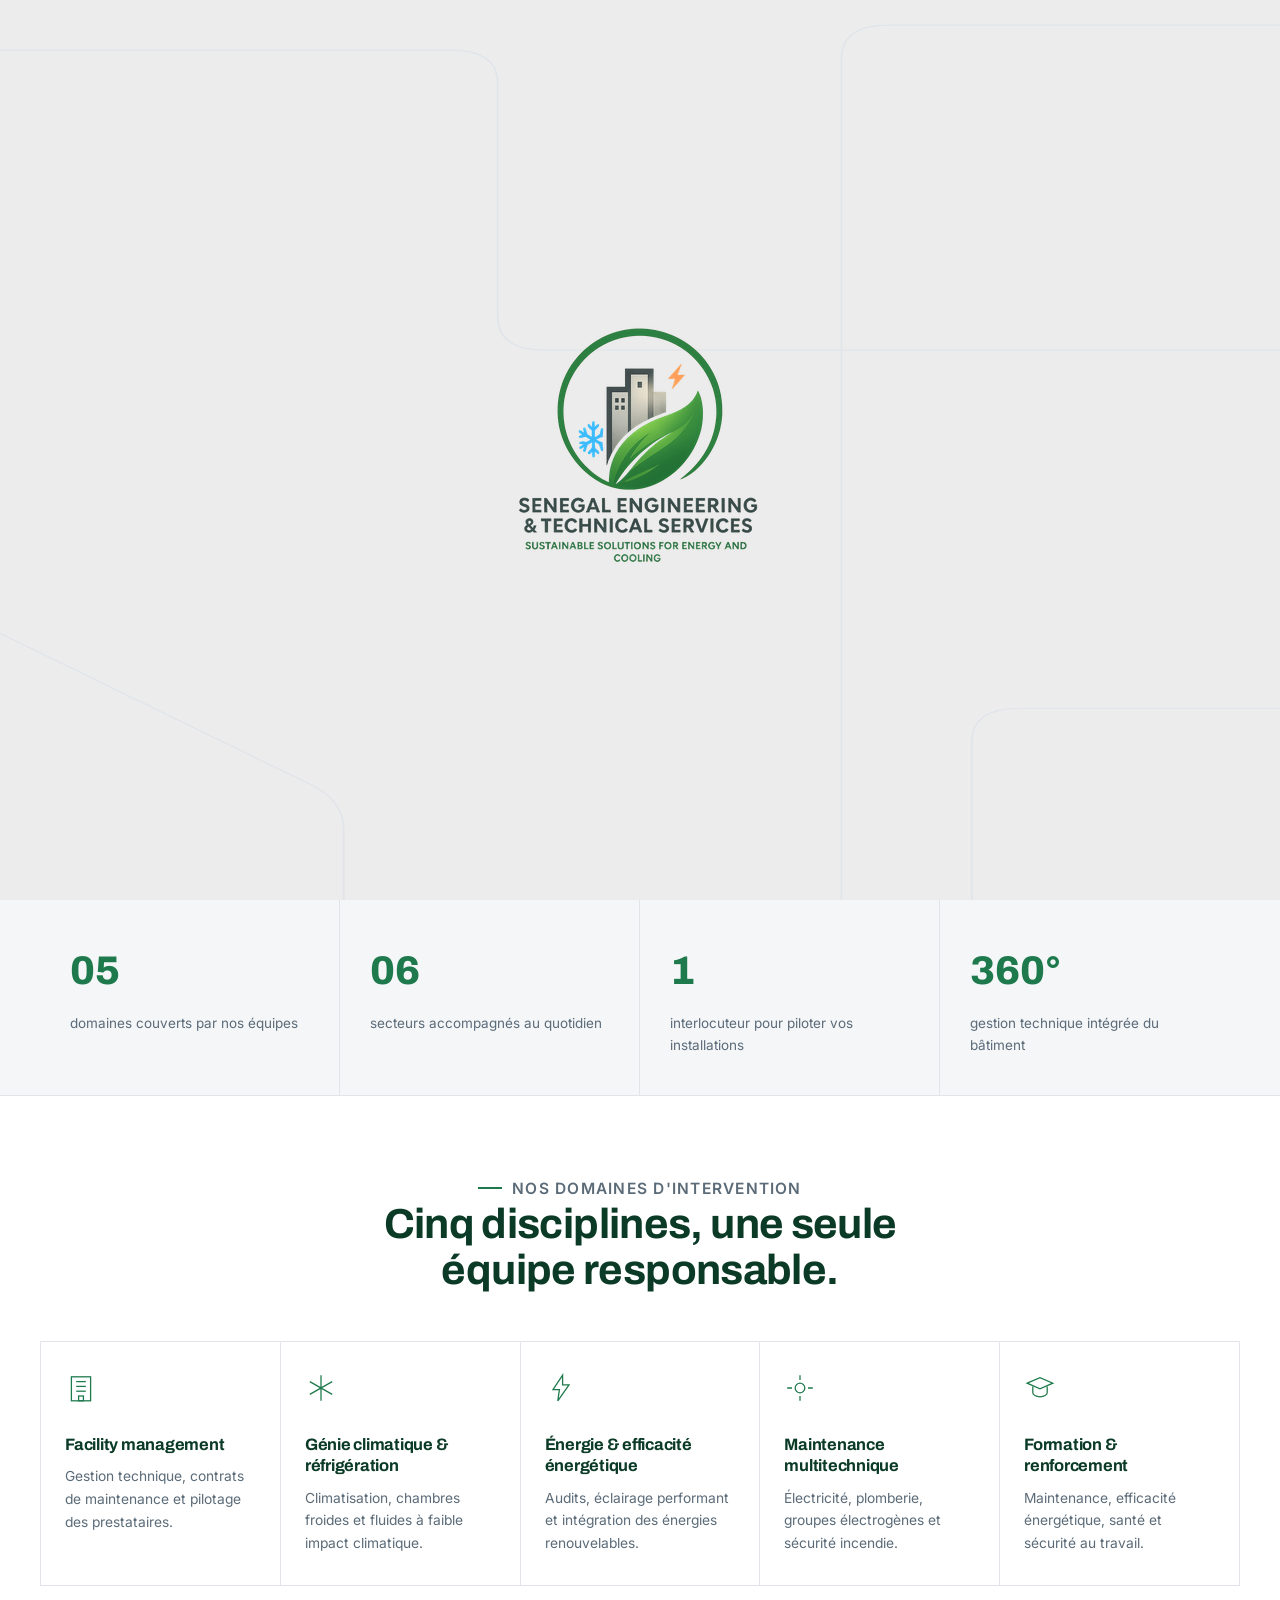
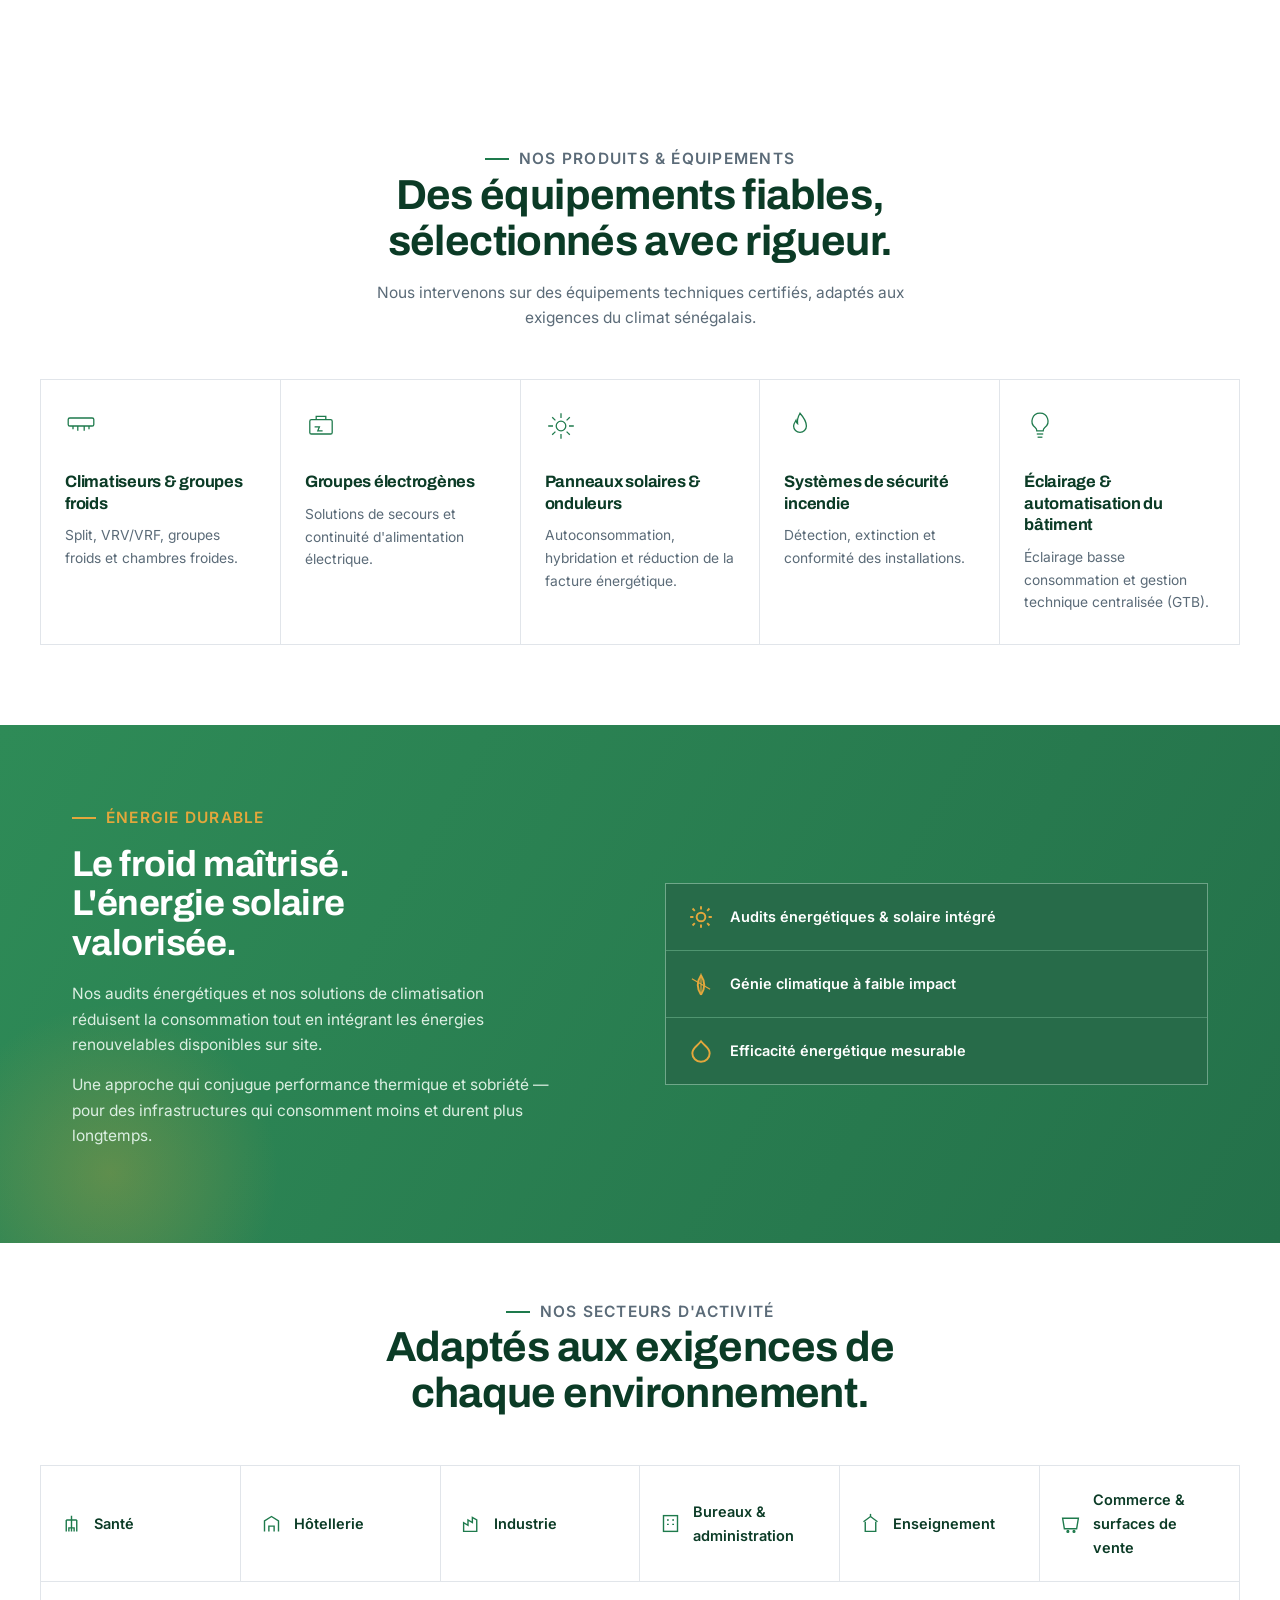
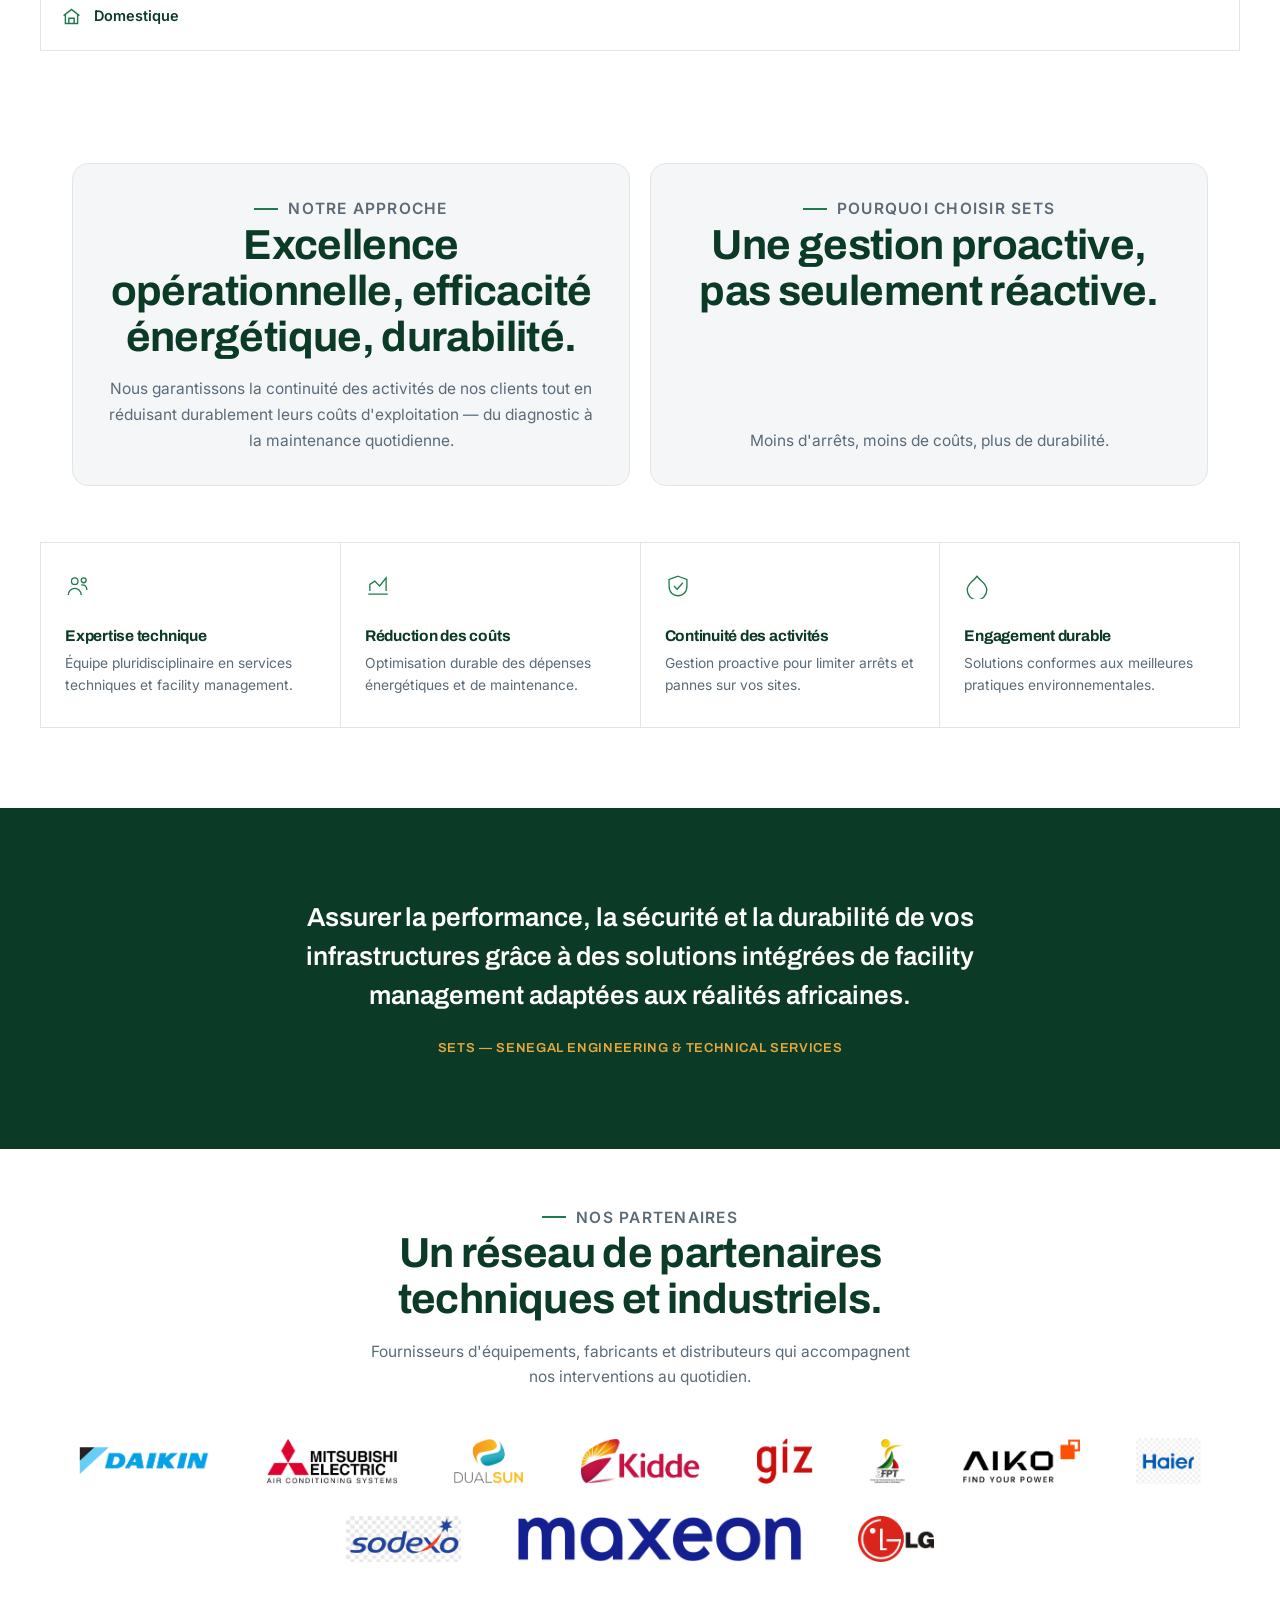
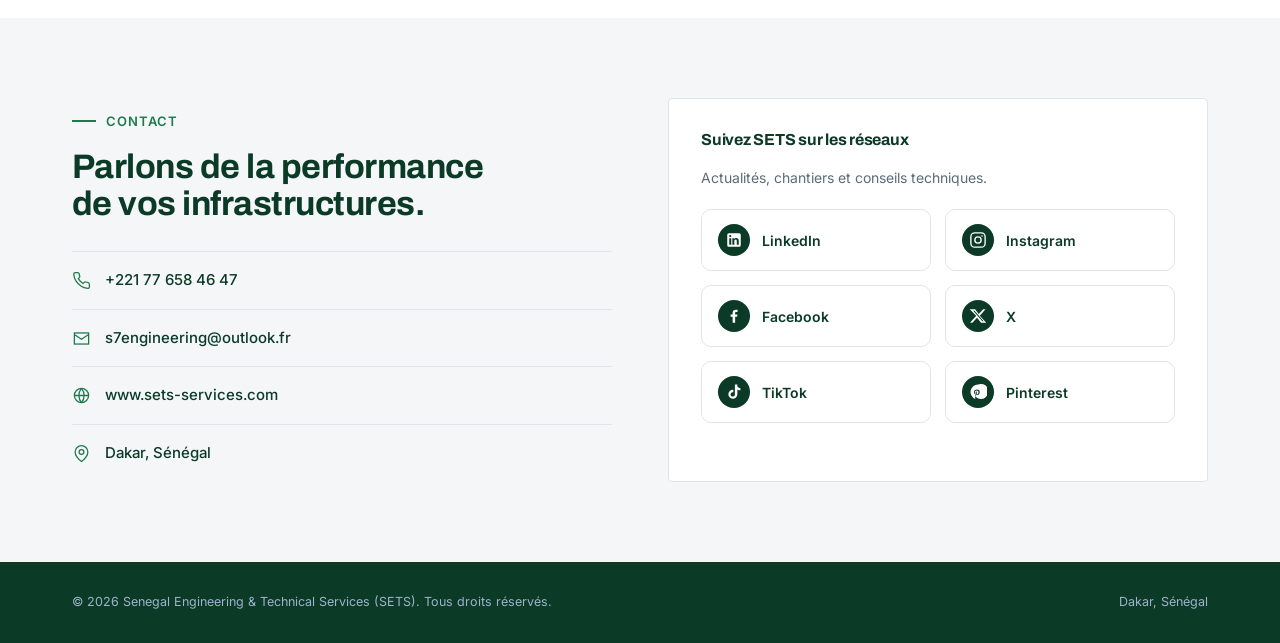
==== commit 8fbd978e: "Add files via upload" ====
--- a/index.html
+++ b/index.html
@@ -821,6 +821,11 @@
         <div class="partner-logo"><img src="[data-uri]" alt="Kidde"></div>
         <div class="partner-logo"><img src="[data-uri]" alt="GIZ"></div>
         <div class="partner-logo"><img src="[data-uri]" alt="3FPT"></div>
+        <div class="partner-logo"><img src="[data-uri]" alt="AIKO"></div>
+        <div class="partner-logo"><img src="[data-uri]" alt="Haier"></div>
+        <div class="partner-logo"><img src="[data-uri]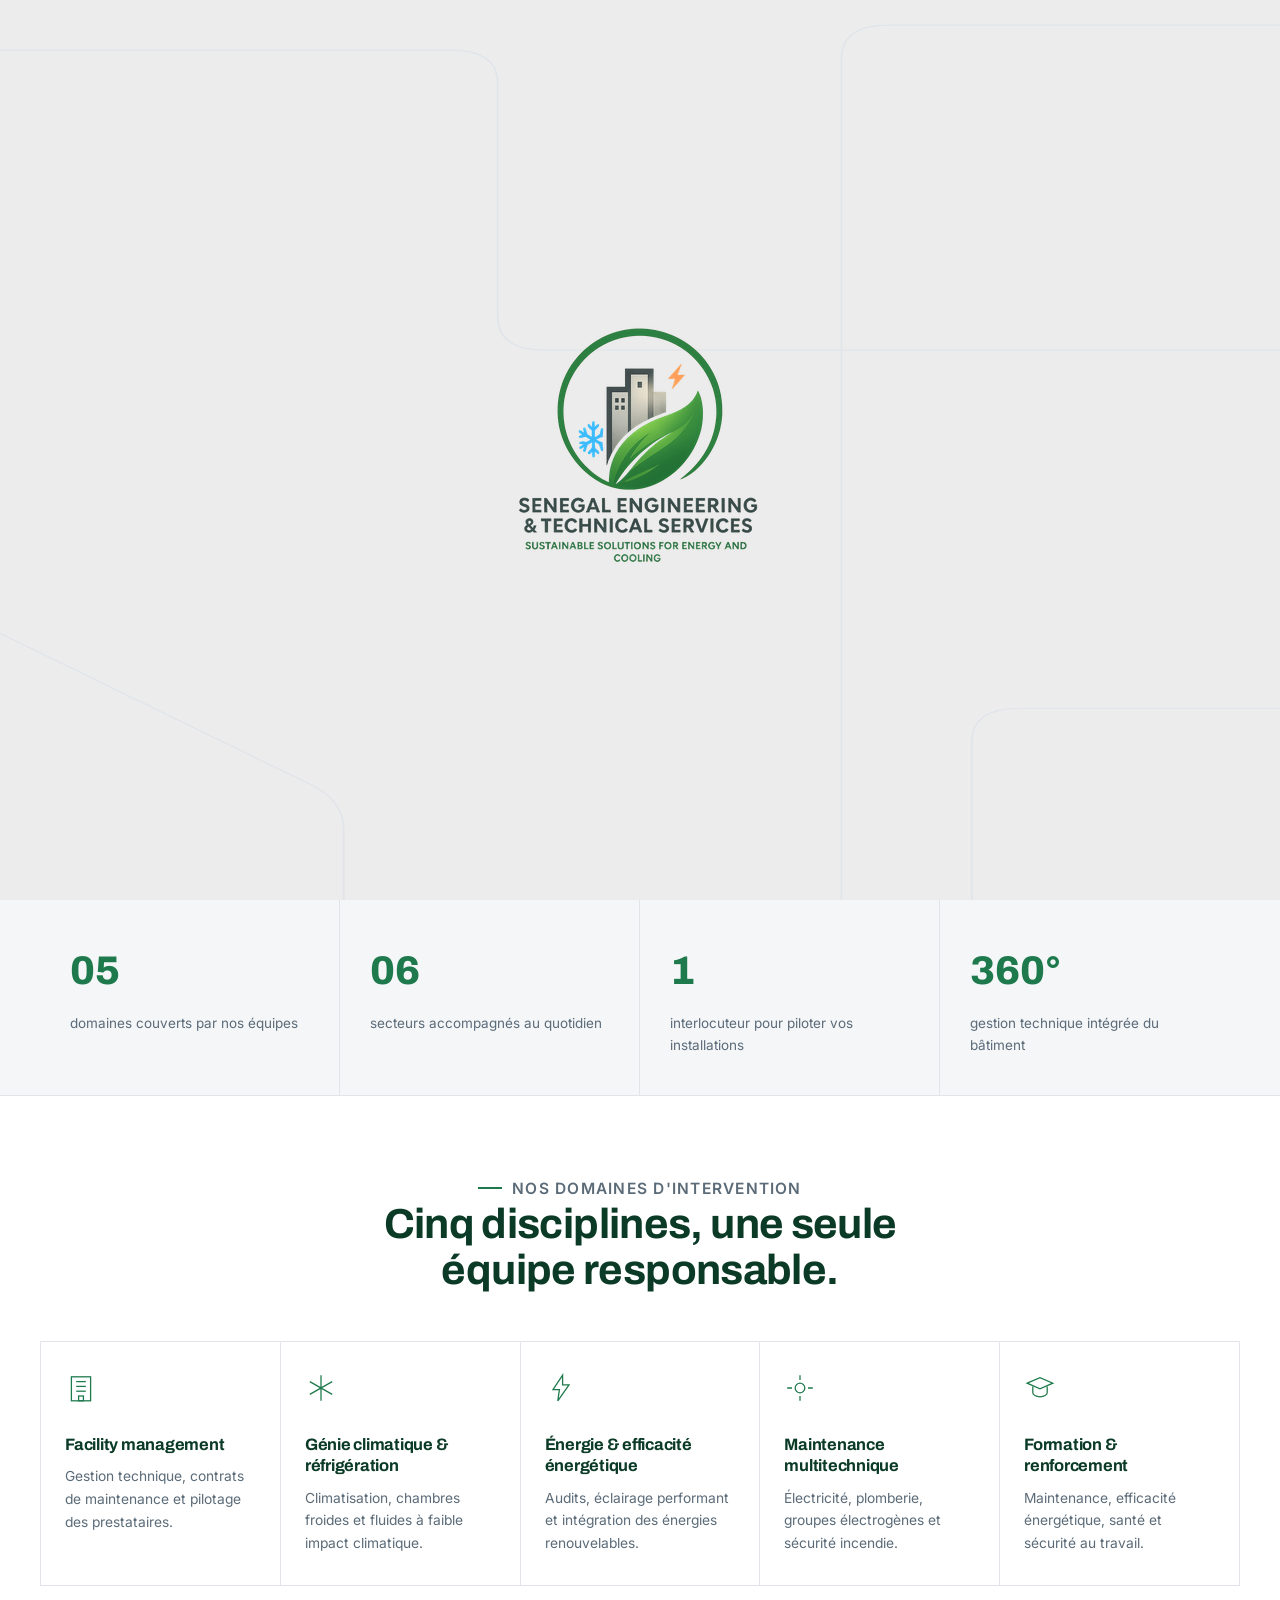
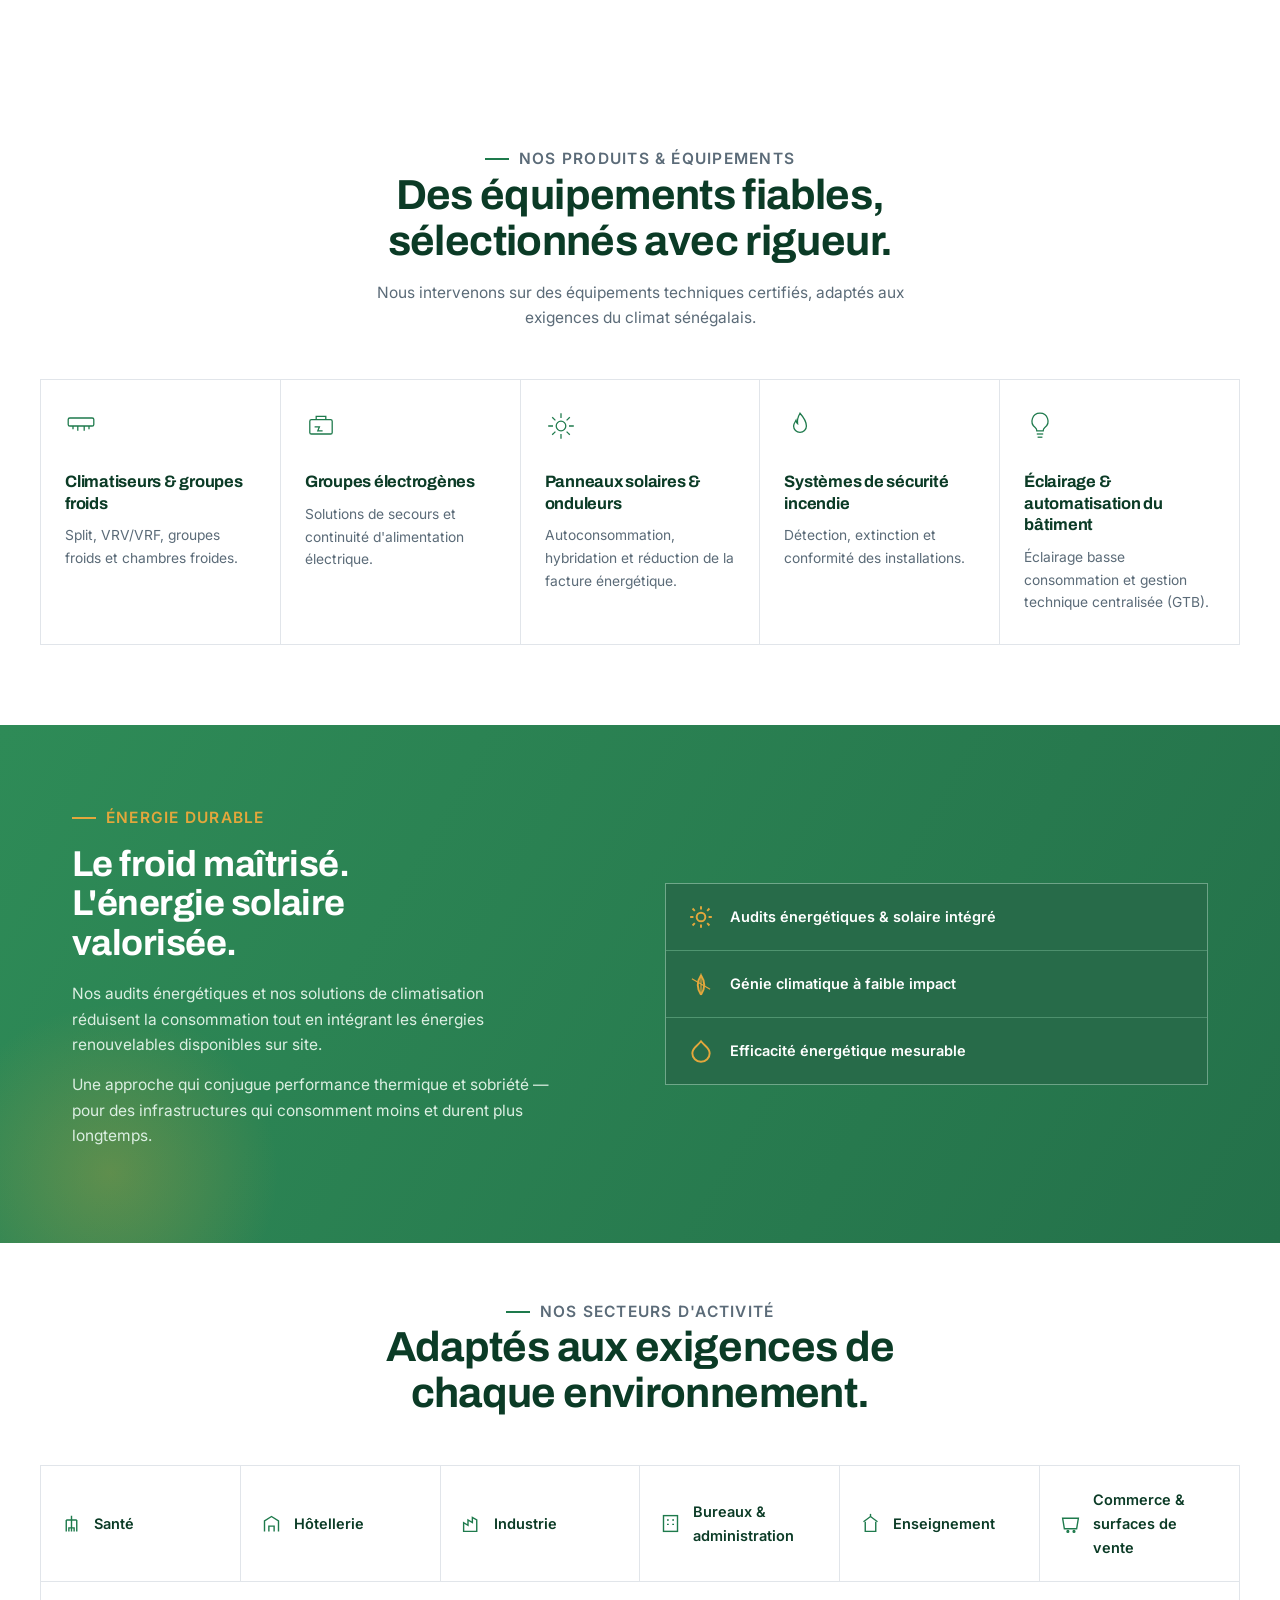
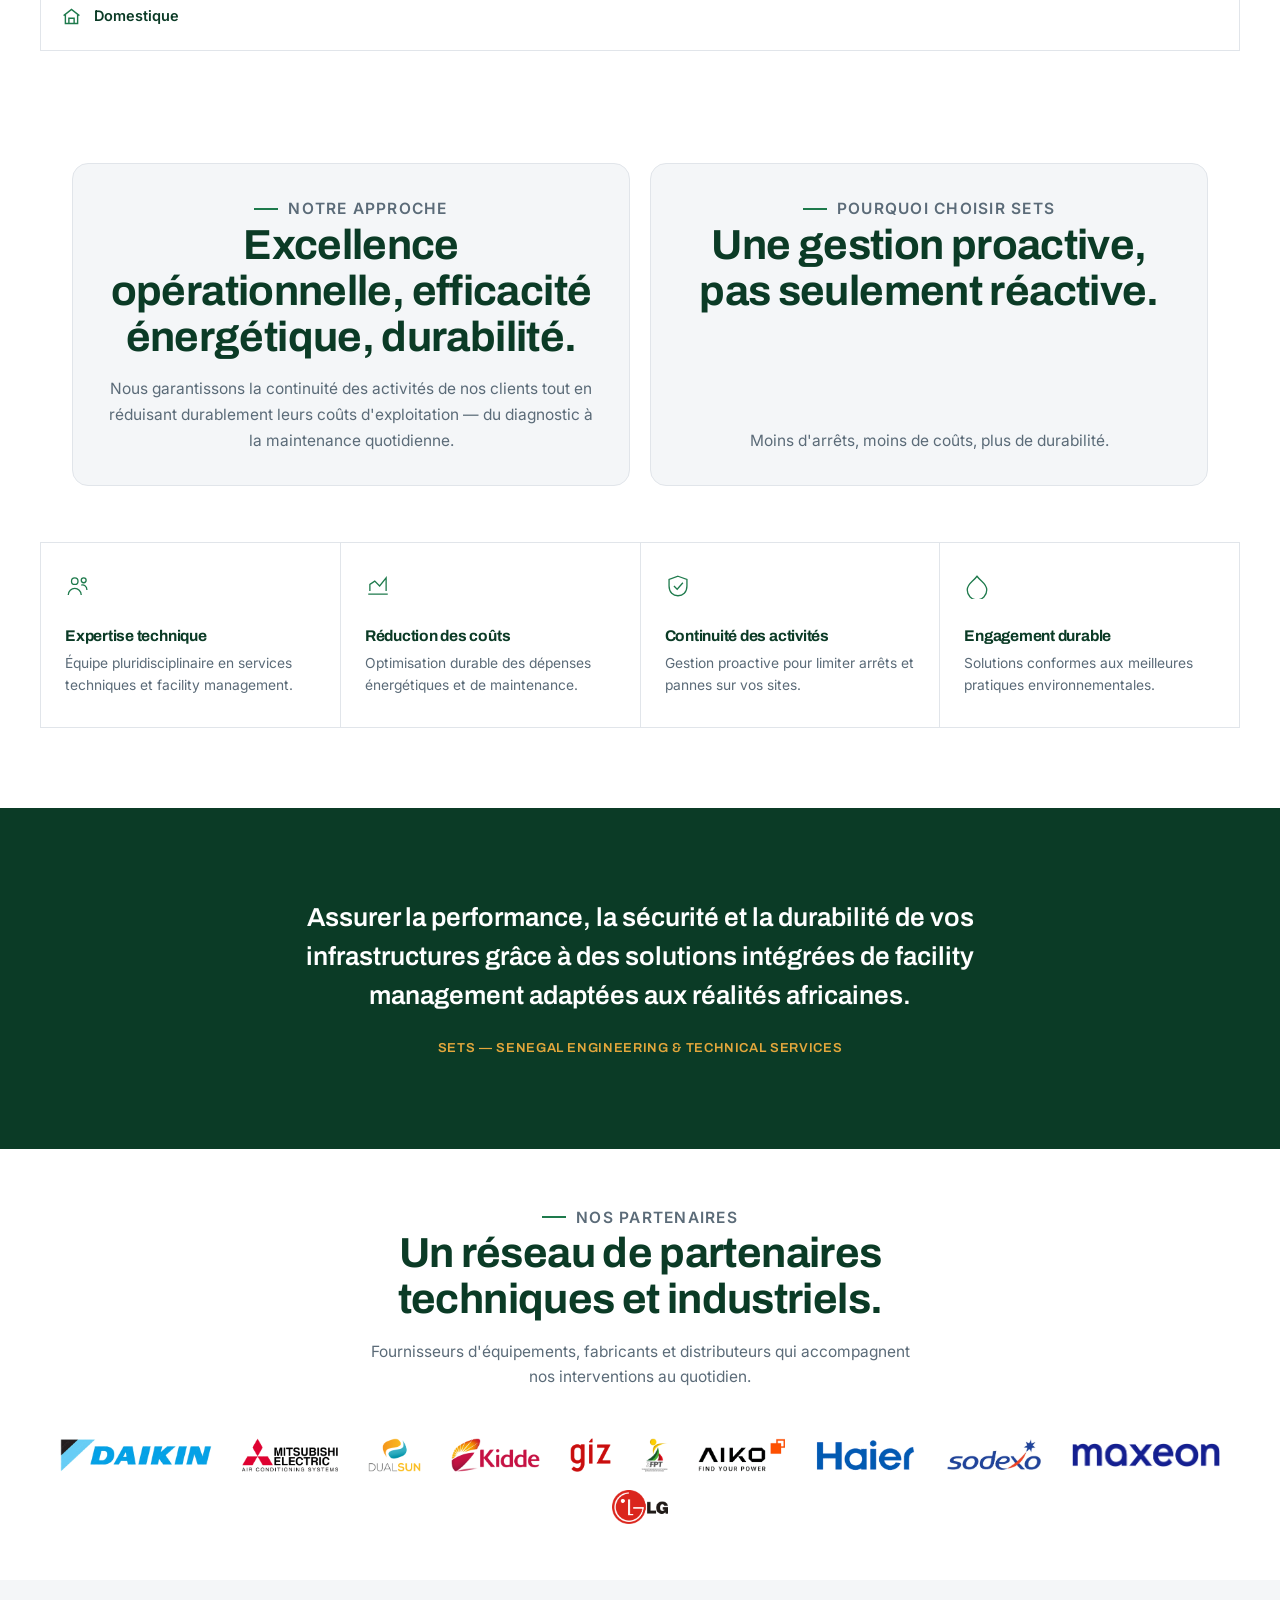
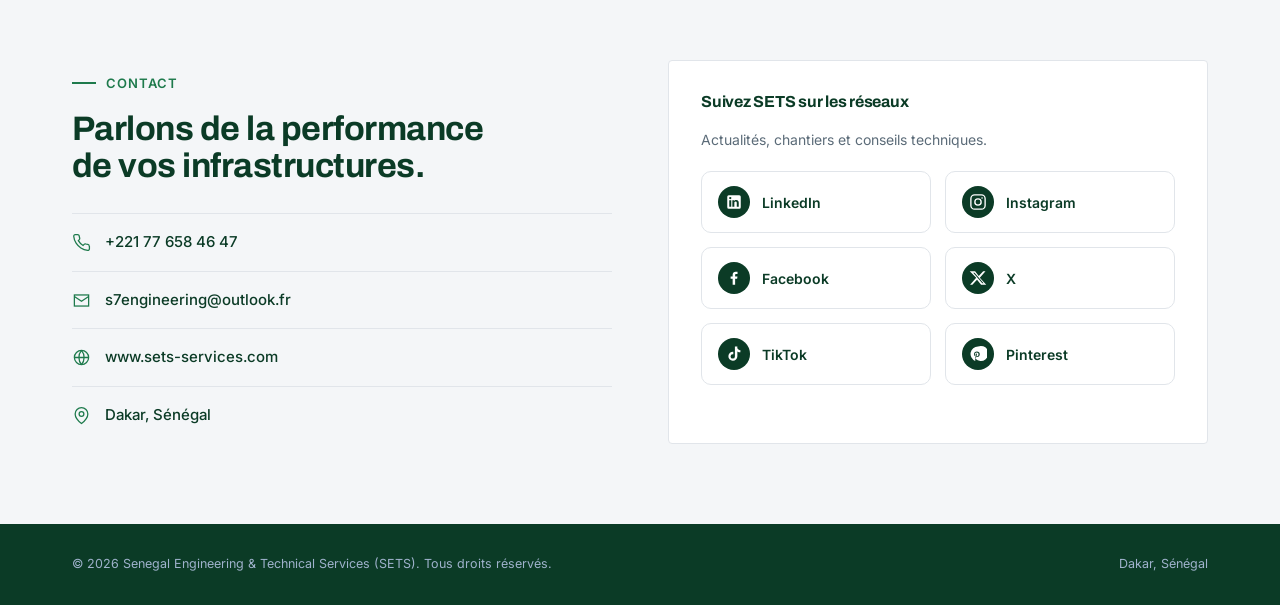
==== commit 9546c15d: "Add files via upload" ====
--- a/index.html
+++ b/index.html
@@ -287,10 +287,11 @@
   .section-head h2{font-size:clamp(26px,3vw,36px);max-width:18ch;}
   .section-head p{max-width:38ch;color:var(--steel);font-size:15.5px;}
 
-  .partner-placeholder-grid{display:flex;flex-wrap:wrap;justify-content:center;align-items:center;gap:32px 56px;}
-  .partner-logo{height:46px;display:flex;align-items:center;justify-content:center;}
+  .partner-placeholder-grid{display:flex;flex-wrap:wrap;justify-content:center;align-items:center;gap:18px 30px;}
+  .partner-logo{height:34px;display:flex;align-items:center;justify-content:center;}
   .partner-logo img{height:100%;width:auto;object-fit:contain;}
-  .partner-text{height:46px;display:flex;align-items:center;justify-content:center;text-align:center;
+  .partner-logo.small{height:24px;}
+  .partner-text{height:34px;display:flex;align-items:center;justify-content:center;text-align:center;
     color:var(--steel);font-size:13.5px;font-weight:600;padding:0 10px;}
 
   /* ---------- SERVICES / DOMAINES ---------- */
@@ -813,18 +814,18 @@
         <p>Fournisseurs d'équipements, fabricants et distributeurs qui accompagnent nos interventions au quotidien.</p>
       </div>
     </div>
-    <div class="wrap" style="padding-top:0;">
+    <div class="wrap" style="padding-top:0;max-width:1400px;">
       <div class="partner-placeholder-grid">
-        <div class="partner-logo"><img src="[data-uri]" alt="Daikin"></div>
+        <div class="partner-logo"><img src="[data-uri]" alt="Daikin"></div>
         <div class="partner-logo"><img src="[data-uri]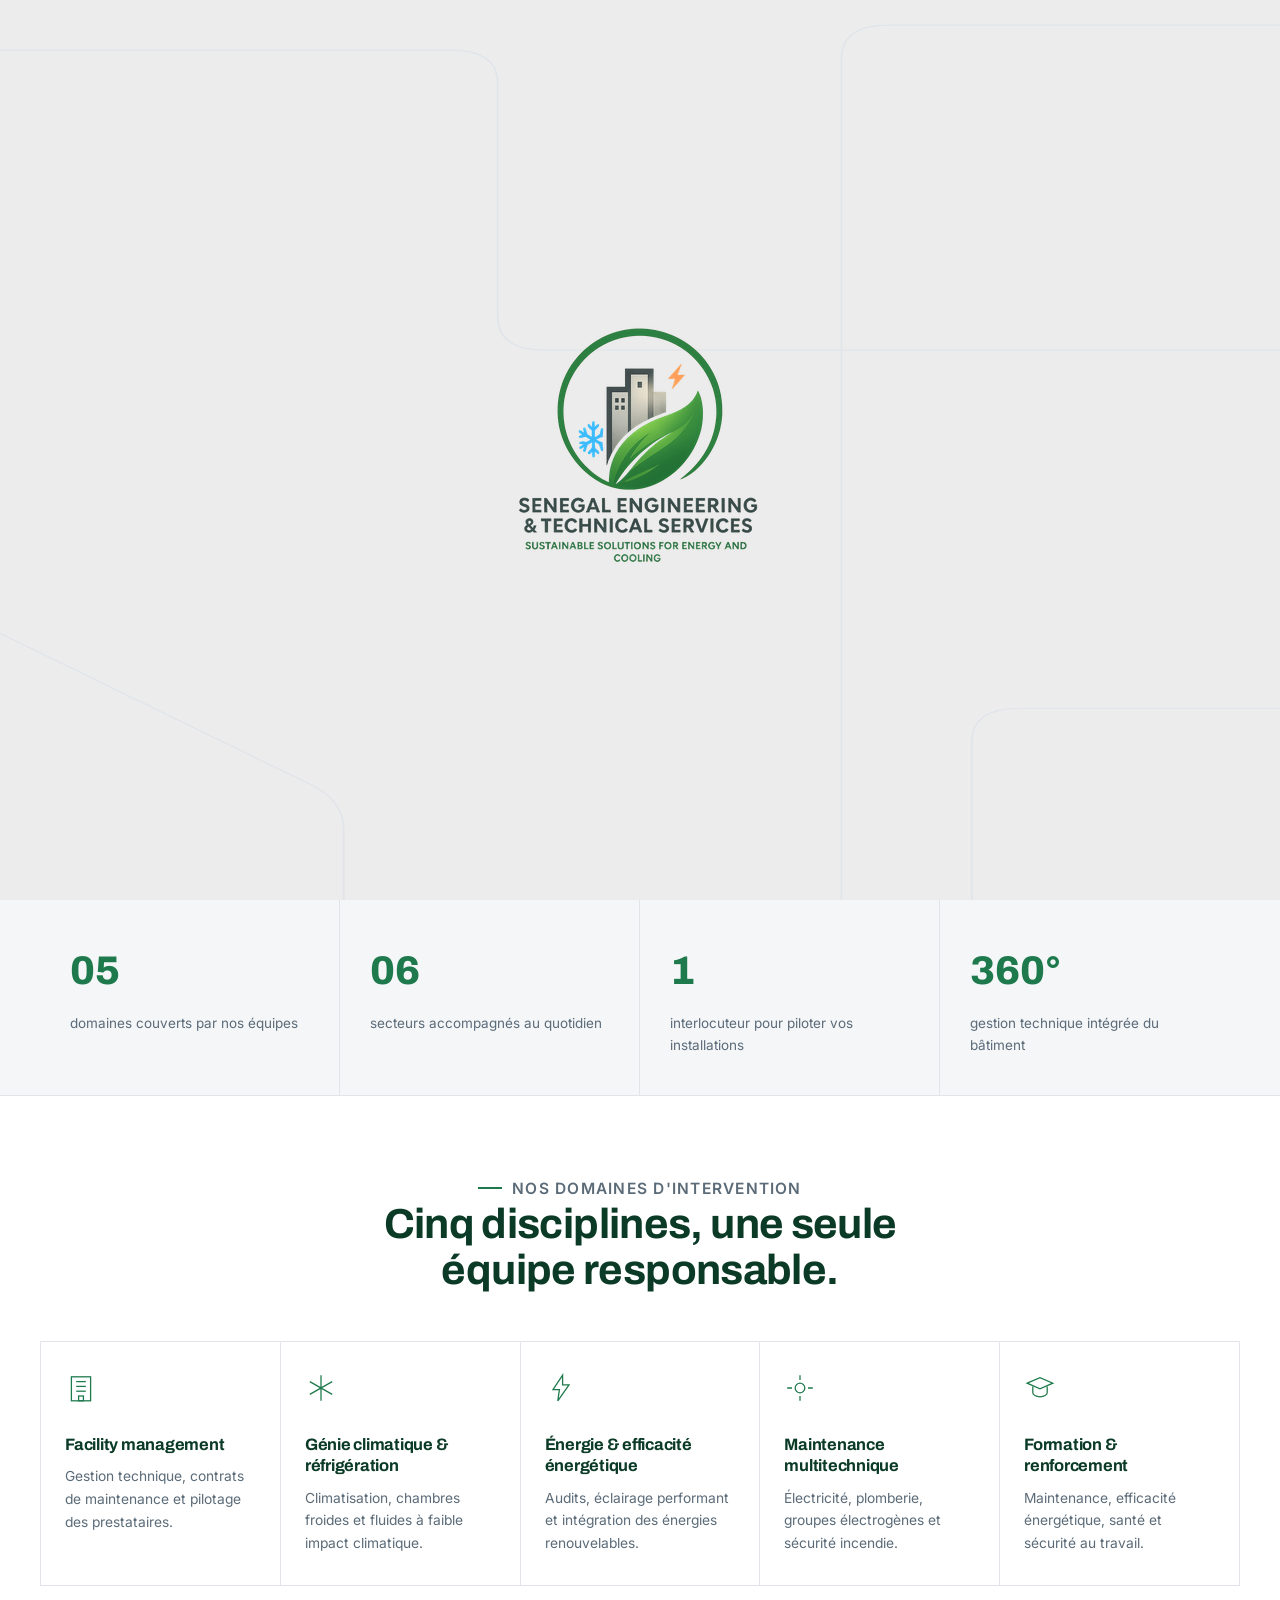
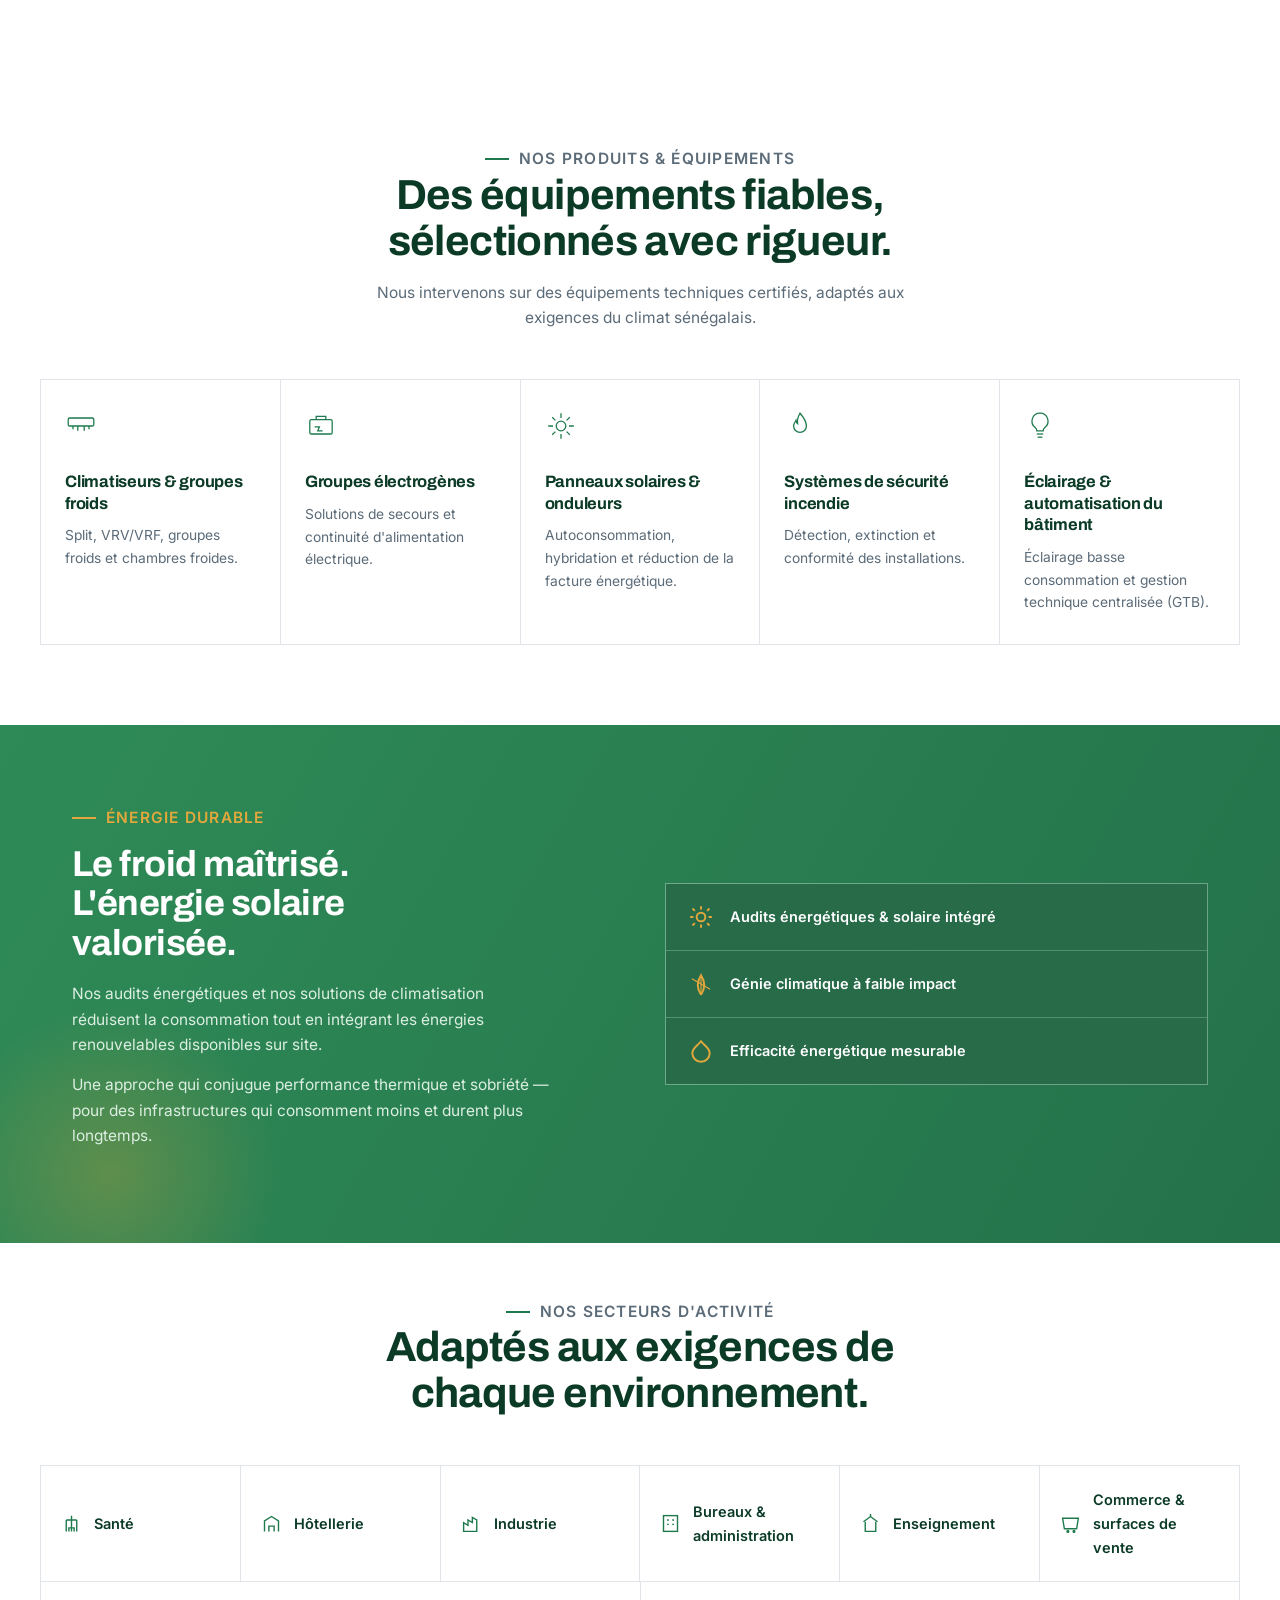
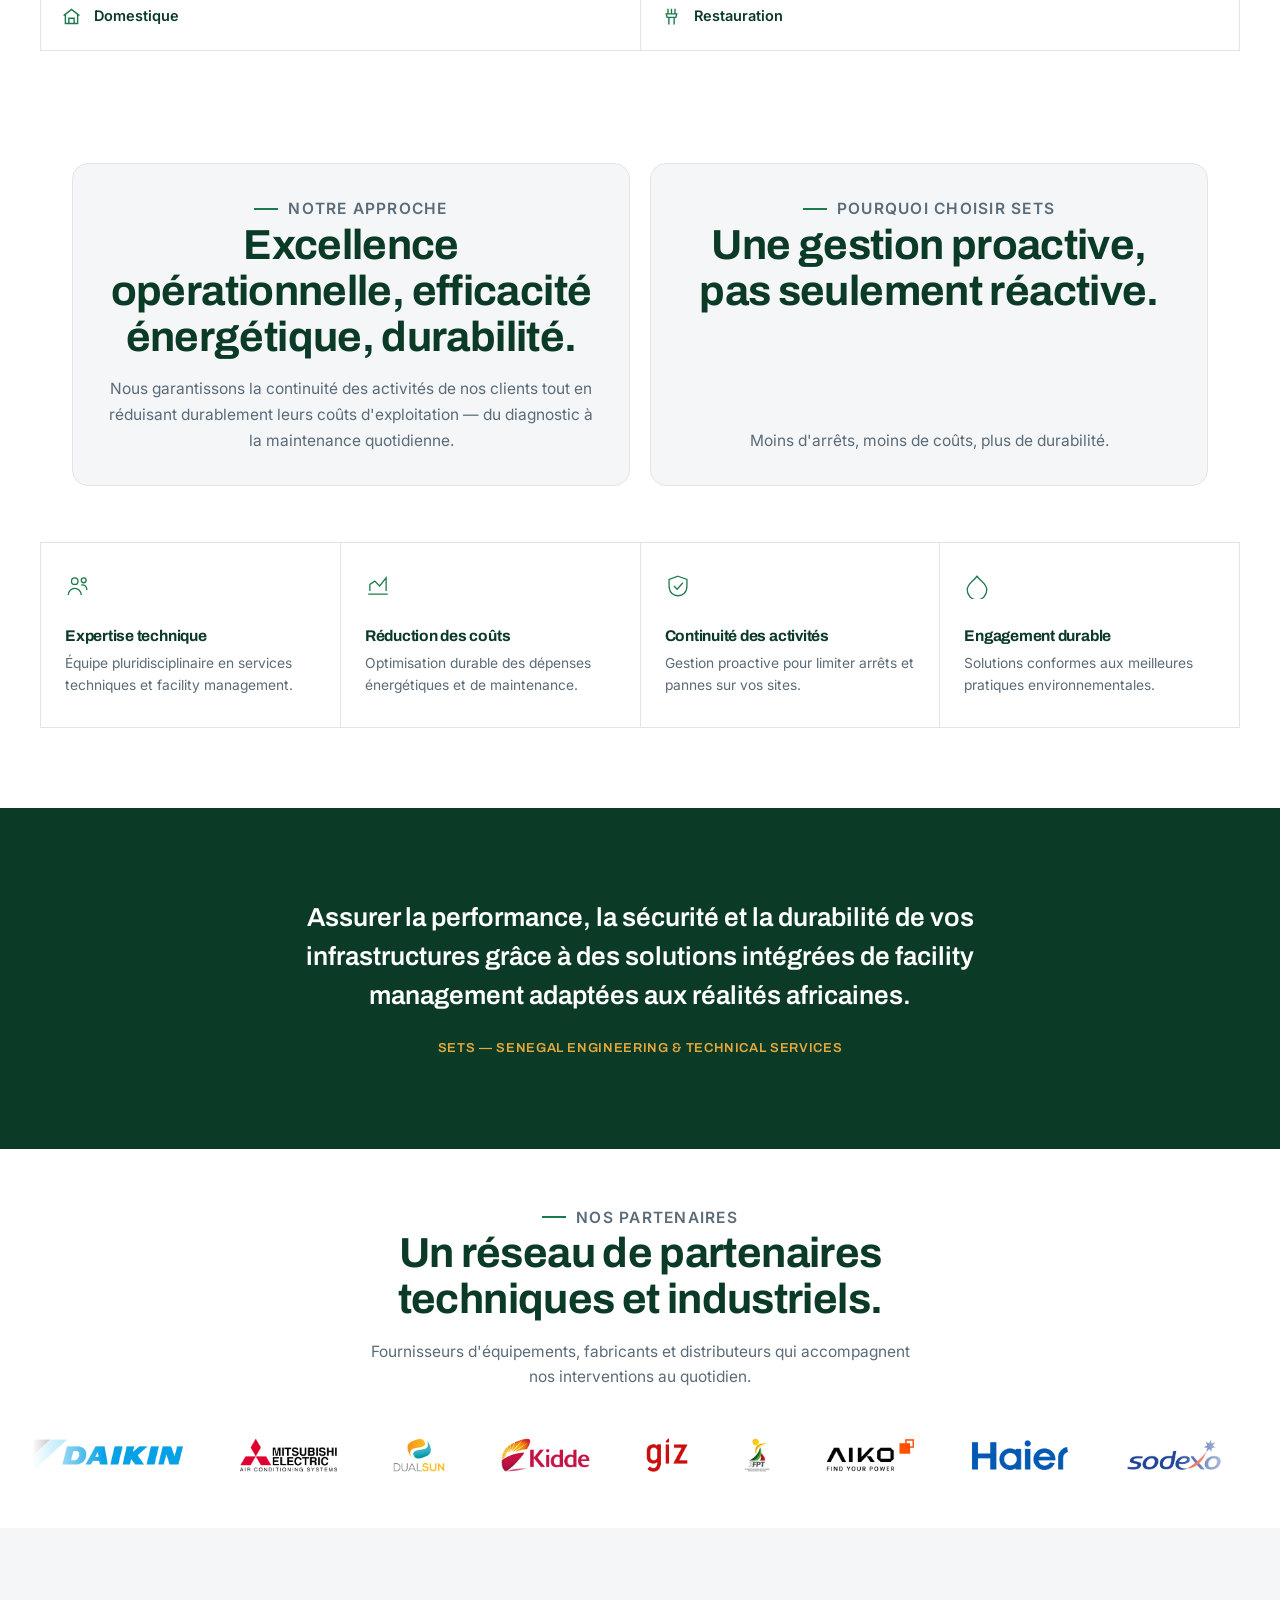
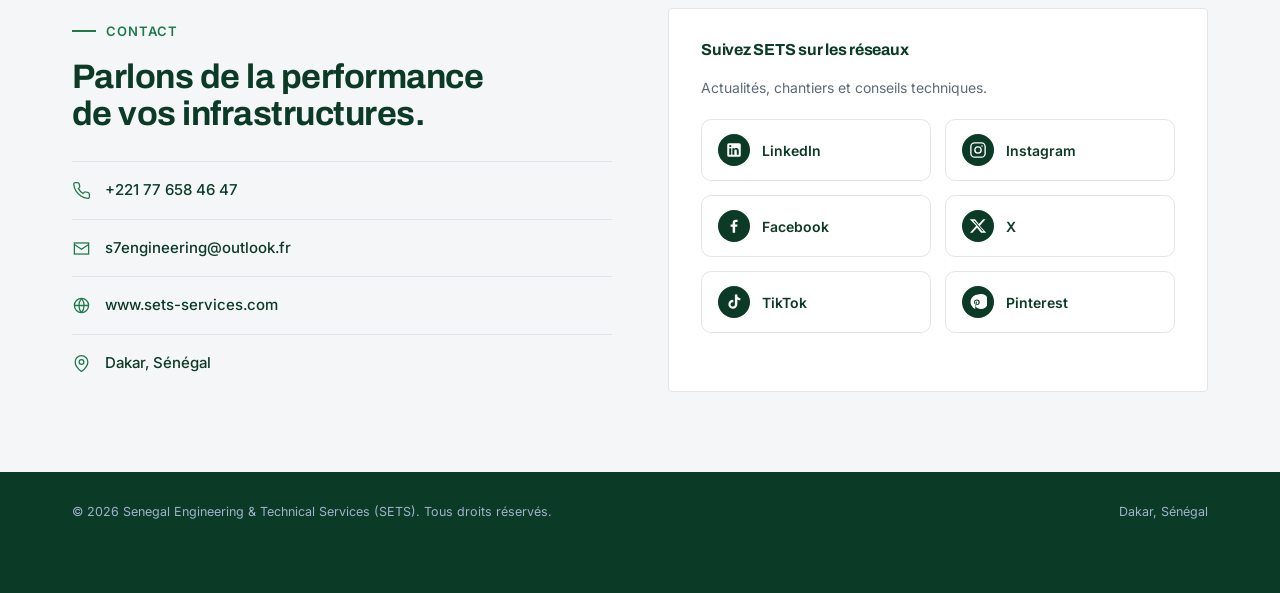
==== commit 2e3064c0: "Add files via upload" ====
--- a/index.html
+++ b/index.html
@@ -287,8 +287,14 @@
   .section-head h2{font-size:clamp(26px,3vw,36px);max-width:18ch;}
   .section-head p{max-width:38ch;color:var(--steel);font-size:15.5px;}
 
-  .partner-placeholder-grid{display:flex;flex-wrap:wrap;justify-content:center;align-items:center;gap:18px 30px;}
-  .partner-logo{height:34px;display:flex;align-items:center;justify-content:center;}
+  .partner-marquee{overflow:hidden;width:100%;position:relative;
+    mask-image:linear-gradient(90deg,transparent,#000 6%,#000 94%,transparent);
+    -webkit-mask-image:linear-gradient(90deg,transparent,#000 6%,#000 94%,transparent);}
+  .partner-track{display:flex;align-items:center;gap:56px;width:max-content;
+    animation:partnerScroll 34s linear infinite;}
+  .partner-marquee:hover .partner-track{animation-play-state:paused;}
+  @keyframes partnerScroll{from{transform:translateX(0);}to{transform:translateX(-50%);}}
+  .partner-logo{height:34px;display:flex;align-items:center;justify-content:center;flex:none;}
   .partner-logo img{height:100%;width:auto;object-fit:contain;}
   .partner-logo.small{height:24px;}
   .partner-text{height:34px;display:flex;align-items:center;justify-content:center;text-align:center;
@@ -371,8 +377,12 @@
   .field textarea{resize:vertical;min-height:80px;}
   .contact-panel .btn-primary{width:100%;justify-content:center;margin-top:4px;}
 
-  footer{background:var(--blue-dark);color:#9FB2CC;padding:30px 0;}
+  footer{background:var(--blue-dark);color:#9FB2CC;padding:30px 0 70px;}
   .footer-row{display:flex;justify-content:space-between;align-items:center;font-size:12.5px;flex-wrap:wrap;gap:10px;}
+  @media(max-width:640px){
+    footer{padding-bottom:96px;}
+    .footer-row{flex-direction:column;align-items:flex-start;gap:8px;padding-right:64px;}
+  }
 </style>
 </head>
 <body>
@@ -478,6 +488,7 @@
                 <a href="#secteurs">Enseignement</a>
                 <a href="#secteurs">Commerce & surfaces de vente</a>
                 <a href="#secteurs">Domestique</a>
+                <a href="#secteurs">Restauration</a>
               </div>
               <div class="nav-dropdown-panel">
                 <p class="nav-dropdown-eyebrow">Nos secteurs d'activité</p>
@@ -744,6 +755,7 @@
       <div class="sector-item"><svg viewBox="0 0 24 24" fill="none" stroke="currentColor" stroke-width="1.6"><path d="M4 10l8-6 8 6"/><path d="M6 10v11h12V10"/><line x1="12" y1="4" x2="12" y2="1"/></svg><span>Enseignement</span></div>
       <div class="sector-item"><svg viewBox="0 0 24 24" fill="none" stroke="currentColor" stroke-width="1.6"><path d="M3 6h18l-2 12H5L3 6z"/><circle cx="9" cy="21" r="1"/><circle cx="16" cy="21" r="1"/></svg><span>Commerce & surfaces de vente</span></div>
       <div class="sector-item"><svg viewBox="0 0 24 24" fill="none" stroke="currentColor" stroke-width="1.6"><path d="M3 11l9-7 9 7"/><path d="M5 10v10h14V10"/><path d="M9 20v-6h6v6"/></svg><span>Domestique</span></div>
+      <div class="sector-item"><svg viewBox="0 0 24 24" fill="none" stroke="currentColor" stroke-width="1.6"><path d="M8 3v6M12 3v6M16 3v6M6 9h12l-1 4H7z"/><path d="M9 13v8M15 13v8"/></svg><span>Restauration</span></div>
     </div>
   </section>
 
@@ -815,7 +827,9 @@
       </div>
     </div>
     <div class="wrap" style="padding-top:0;max-width:1400px;">
-      <div class="partner-placeholder-grid">
+      <div class="partner-marquee">
+        <div class="partner-track">
+
         <div class="partner-logo"><img src="[data-uri]" alt="Daikin"></div>
         <div class="partner-logo"><img src="[data-uri]" alt="Mitsubishi Electric"></div>
         <div class="partner-logo"><img src="[data-uri]" alt="DualSun"></div>
@@ -827,6 +841,31 @@
         <div class="partner-logo"><img src="[data-uri]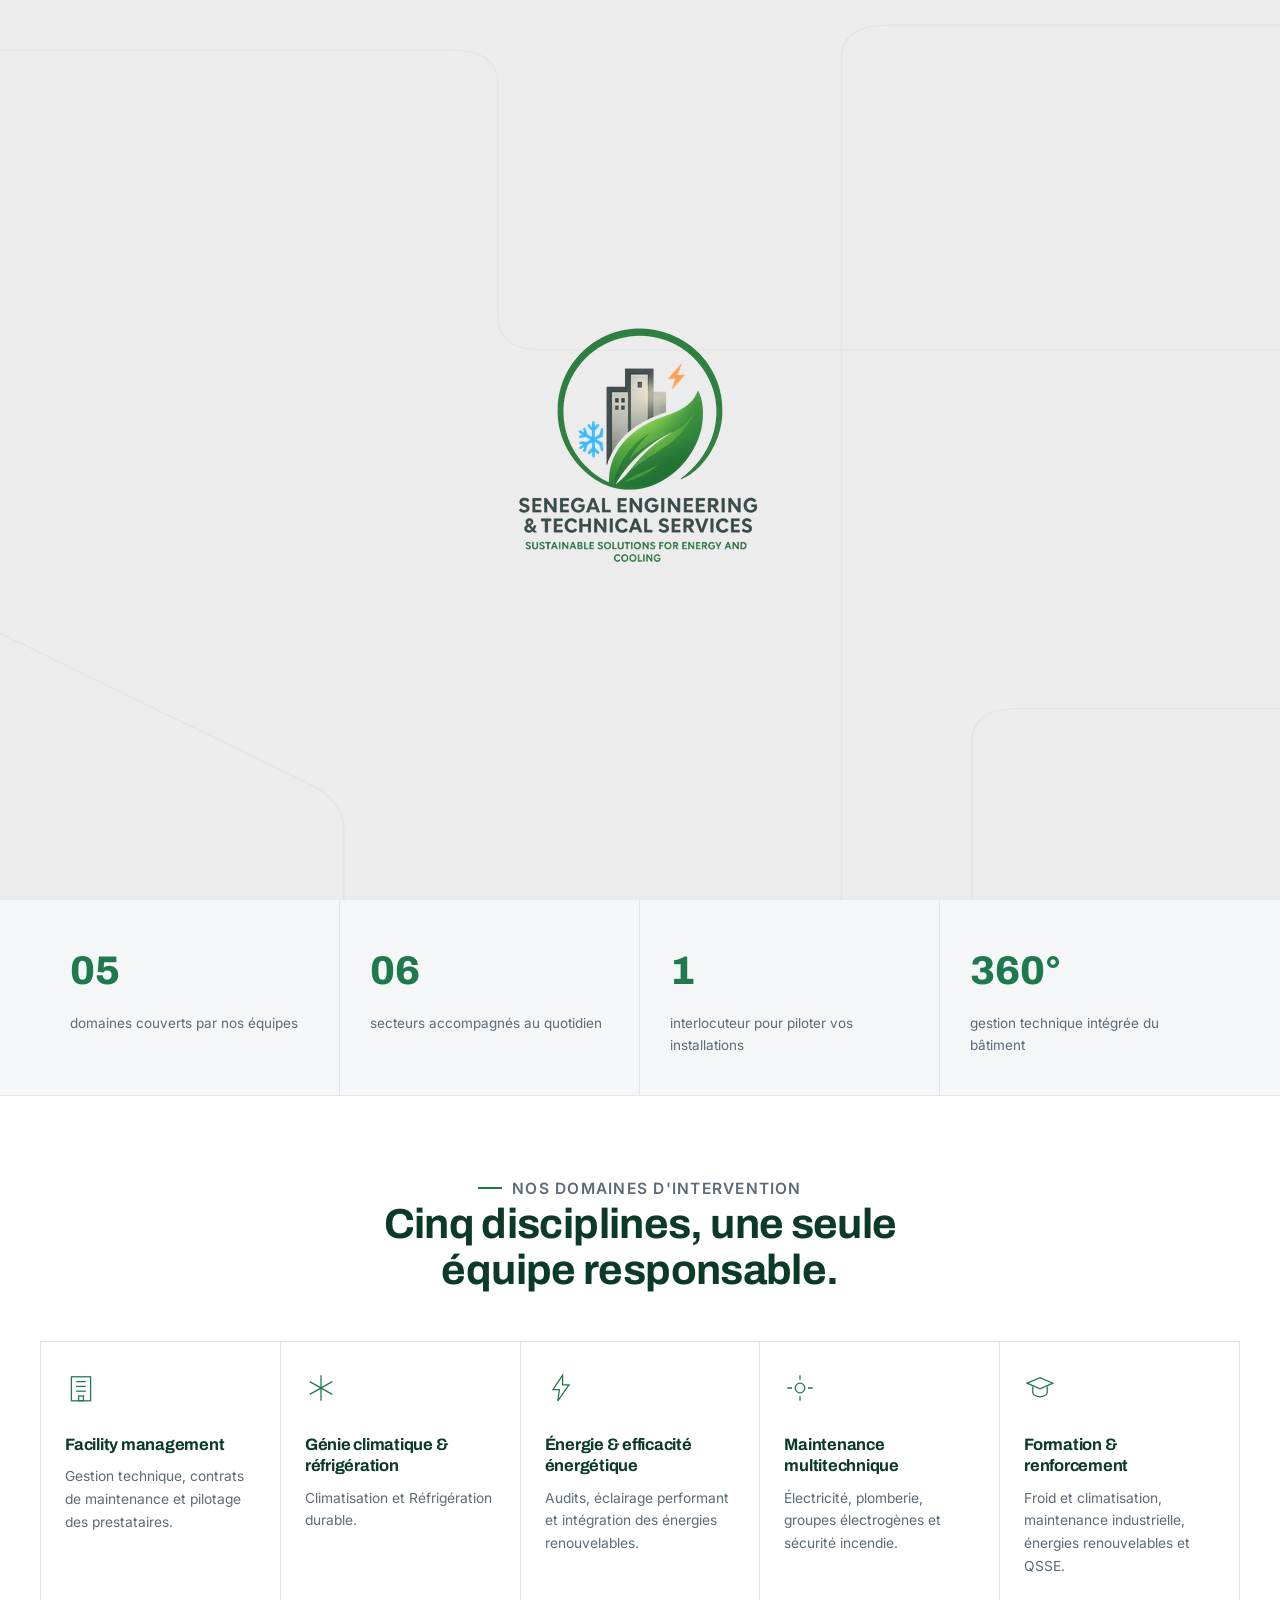
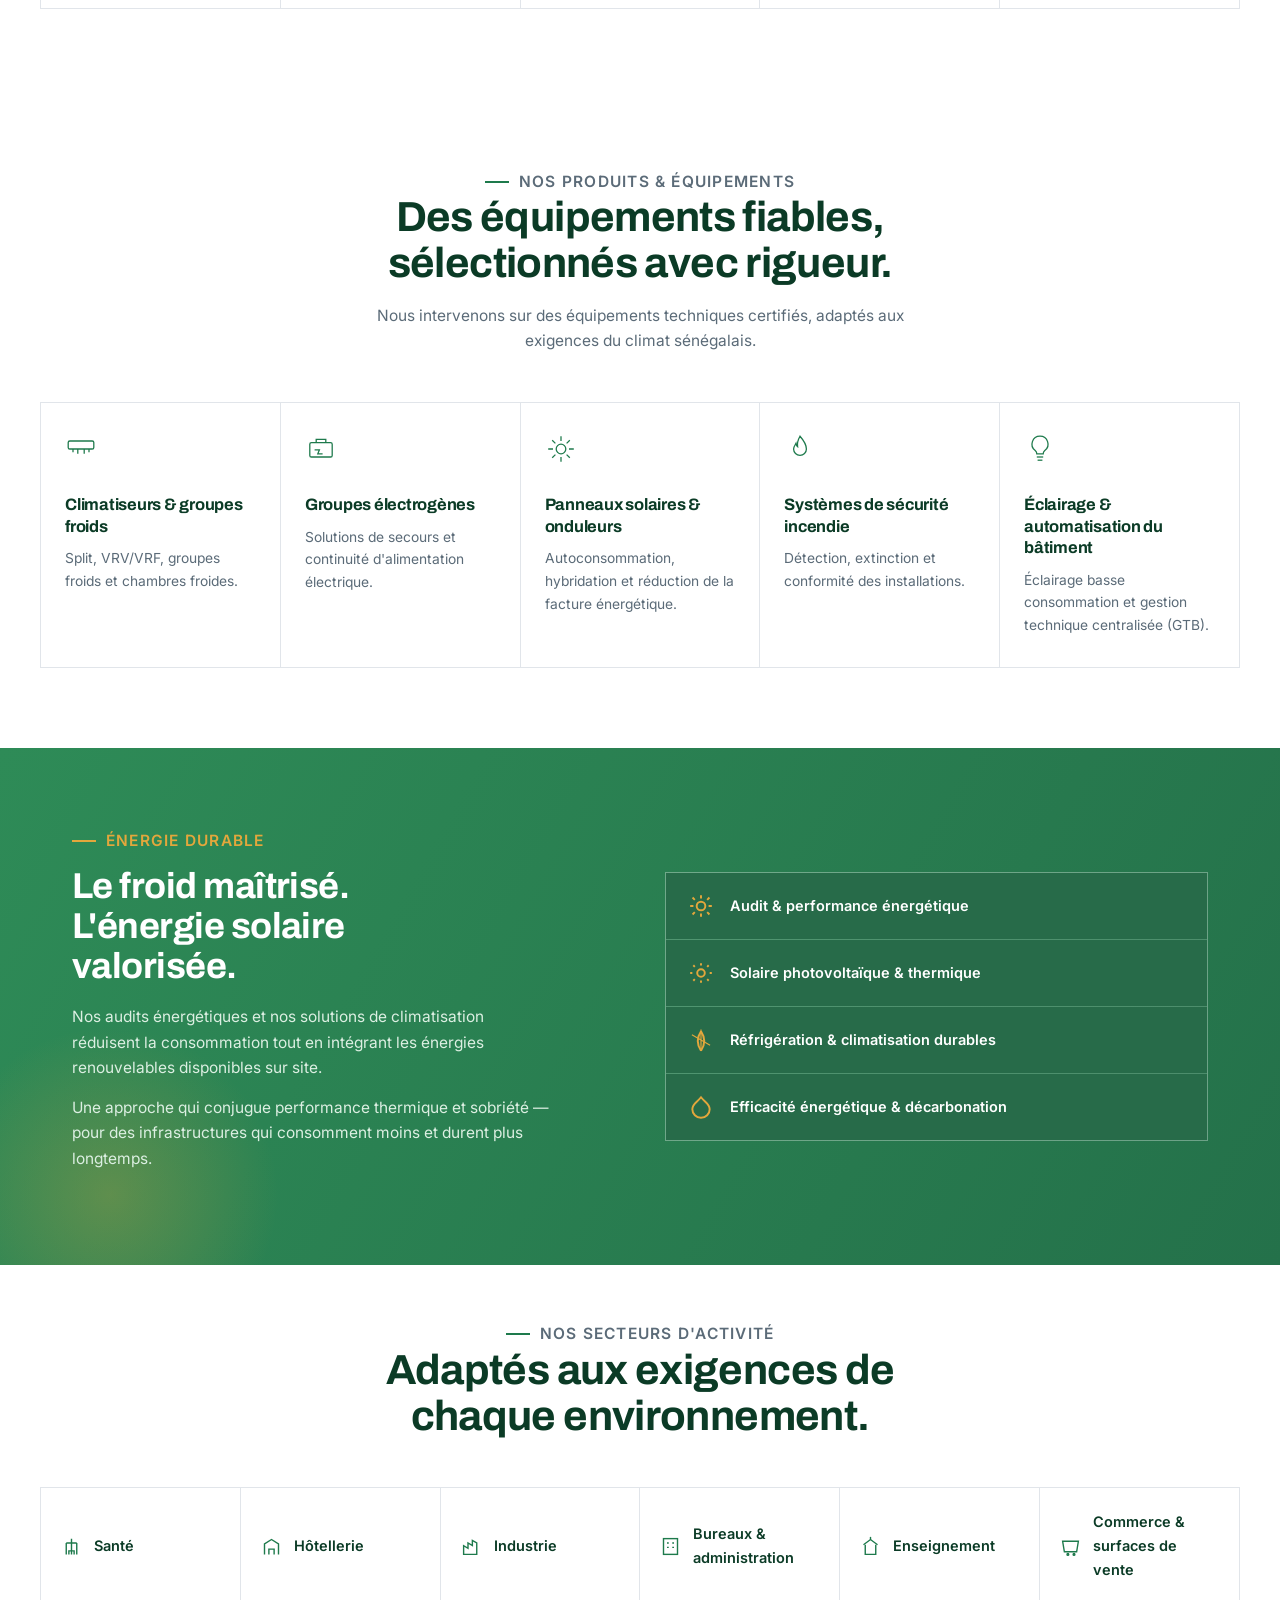
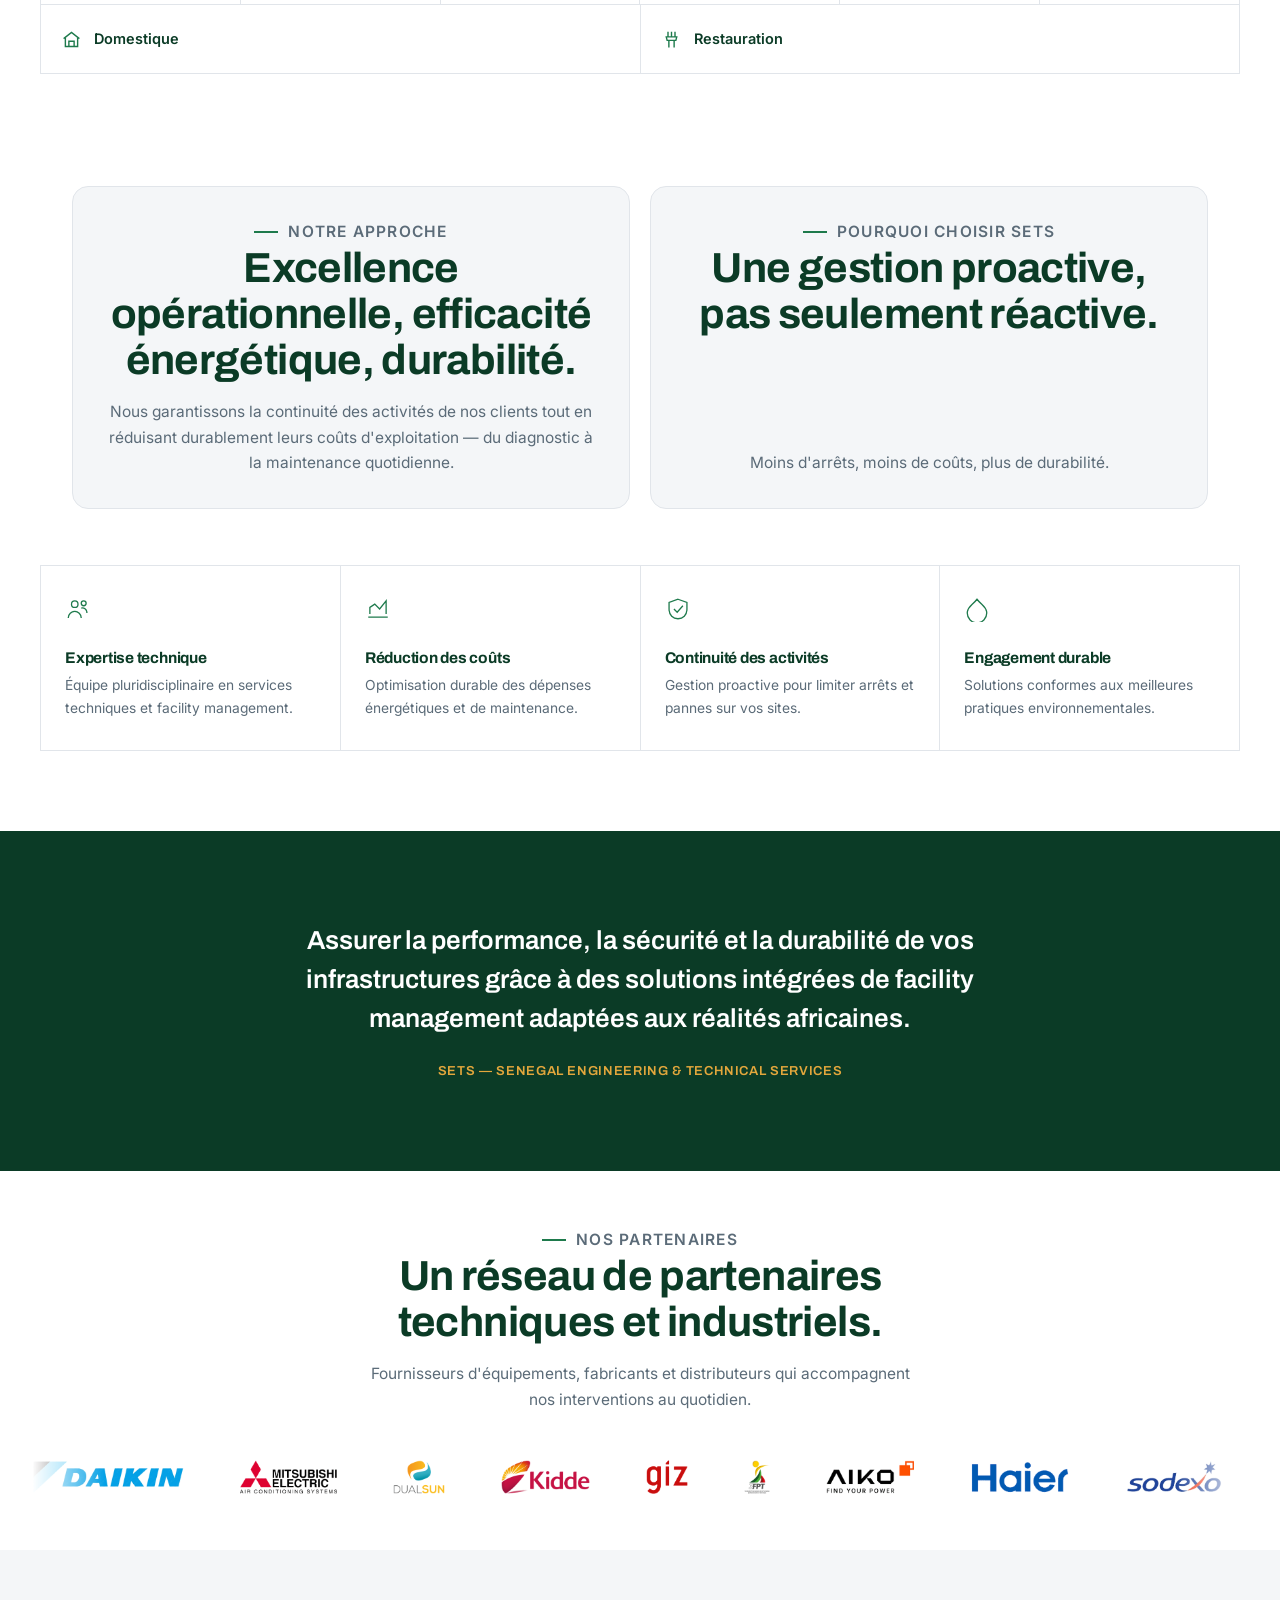
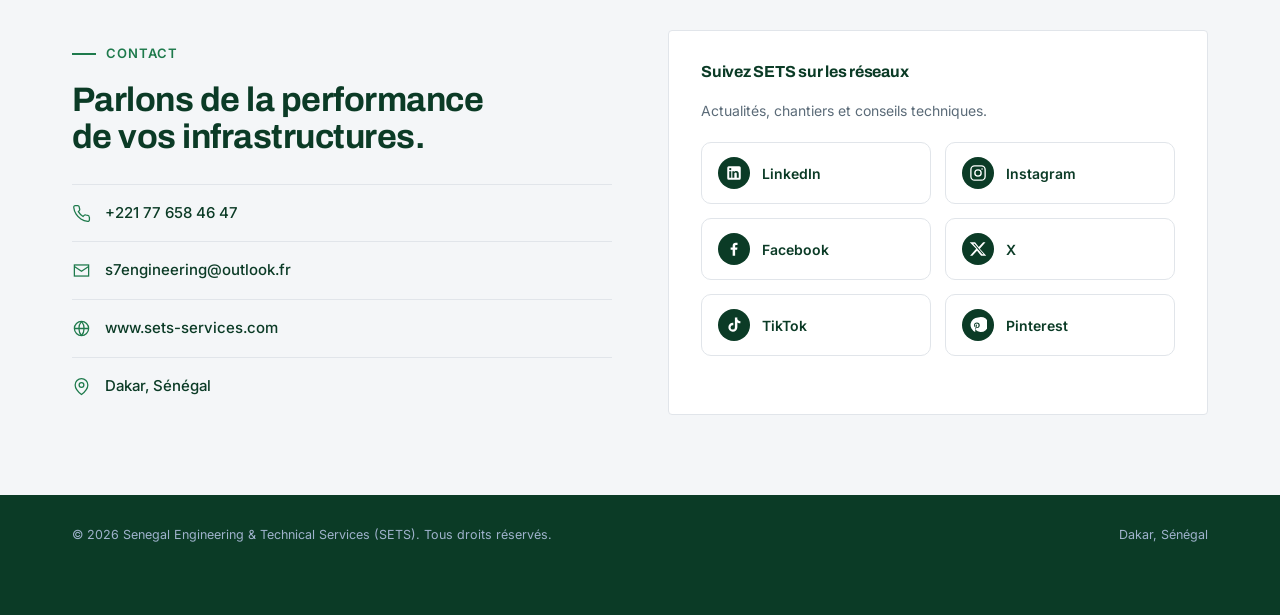
==== commit 65d9d37b: "Add files via upload" ====
--- a/index.html
+++ b/index.html
@@ -544,7 +544,6 @@
       <a href="#mission">Notre société <svg viewBox="0 0 24 24" fill="none" stroke="currentColor" stroke-width="2"><path d="M9 6l6 6-6 6"/></svg></a>
       <a href="#domaines">Domaines d'intervention <svg viewBox="0 0 24 24" fill="none" stroke="currentColor" stroke-width="2"><path d="M9 6l6 6-6 6"/></svg></a>
       <a href="#domaines">Produits <svg viewBox="0 0 24 24" fill="none" stroke="currentColor" stroke-width="2"><path d="M9 6l6 6-6 6"/></svg></a>
-      <a href="#energie">Énergie durable <svg viewBox="0 0 24 24" fill="none" stroke="currentColor" stroke-width="2"><path d="M9 6l6 6-6 6"/></svg></a>
       <a href="#pourquoi">Pourquoi SETS <svg viewBox="0 0 24 24" fill="none" stroke="currentColor" stroke-width="2"><path d="M9 6l6 6-6 6"/></svg></a>
       <a href="#secteurs">Secteurs d'activité <svg viewBox="0 0 24 24" fill="none" stroke="currentColor" stroke-width="2"><path d="M9 6l6 6-6 6"/></svg></a>
       <a href="#partenaires">Partenaires <svg viewBox="0 0 24 24" fill="none" stroke="currentColor" stroke-width="2"><path d="M9 6l6 6-6 6"/></svg></a>
@@ -651,7 +650,7 @@
       <div class="domain-card" id="domaine-climatique">
         <svg class="domain-icon" viewBox="0 0 40 40" fill="none" stroke="currentColor" stroke-width="1.6"><path d="M20 4v32M6 12l28 16M34 12L6 28"/></svg>
         <h3>Génie climatique & réfrigération</h3>
-        <p>Climatisation, chambres froides et fluides à faible impact climatique.</p>
+        <p>Climatisation et Réfrigération durable.</p>
       </div>
       <div class="domain-card" id="domaine-energie">
         <svg class="domain-icon" viewBox="0 0 40 40" fill="none" stroke="currentColor" stroke-width="1.6"><polygon points="22,4 10,22 18,22 16,36 30,16 22,16"/></svg>
@@ -666,7 +665,7 @@
       <div class="domain-card" id="domaine-formation">
         <svg class="domain-icon" viewBox="0 0 40 40" fill="none" stroke="currentColor" stroke-width="1.6"><path d="M4 14l16-7 16 7-16 7-16-7z"/><path d="M11 18v8c0 2.5 4 5 9 5s9-2.5 9-5v-8"/></svg>
         <h3>Formation & renforcement</h3>
-        <p>Maintenance, efficacité énergétique, santé et sécurité au travail.</p>
+        <p>Froid et climatisation, maintenance industrielle, énergies renouvelables et QSSE.</p>
       </div>
     </div>
   </section>
@@ -723,15 +722,19 @@
       <div class="energy-badges">
         <div class="energy-badge">
           <svg viewBox="0 0 24 24" fill="none" stroke="currentColor" stroke-width="1.8"><circle cx="12" cy="12" r="4"/><path d="M12 2v3M12 19v3M4.2 4.2l2.1 2.1M17.7 17.7l2.1 2.1M2 12h3M19 12h3M4.2 19.8l2.1-2.1M17.7 6.3l2.1-2.1"/></svg>
-          <span>Audits énergétiques & solaire intégré</span>
+          <span>Audit & performance énergétique</span>
+        </div>
+        <div class="energy-badge">
+          <svg viewBox="0 0 24 24" fill="none" stroke="currentColor" stroke-width="1.8"><path d="M12 3v2M12 19v2M4.9 4.9l1.4 1.4M17.7 17.7l1.4 1.4M2 12h2M20 12h2M4.9 19.1l1.4-1.4M17.7 6.3l1.4-1.4"/><circle cx="12" cy="12" r="3.5"/></svg>
+          <span>Solaire photovoltaïque & thermique</span>
         </div>
         <div class="energy-badge">
           <svg viewBox="0 0 24 24" fill="none" stroke="currentColor" stroke-width="1.8"><path d="M20 4v32M6 12l28 16" transform="scale(0.6)"/><path d="M12 22c4-6 4-12 0-18M12 22c-4-6-4-12 0-18"/></svg>
-          <span>Génie climatique à faible impact</span>
+          <span>Réfrigération & climatisation durables</span>
         </div>
         <div class="energy-badge">
           <svg viewBox="0 0 24 24" fill="none" stroke="currentColor" stroke-width="1.8"><path d="M12 3c4 5 8 6 8 11a8 8 0 01-16 0c0-5 4-6 8-11z"/></svg>
-          <span>Efficacité énergétique mesurable</span>
+          <span>Efficacité énergétique & décarbonation</span>
         </div>
       </div>
     </div>
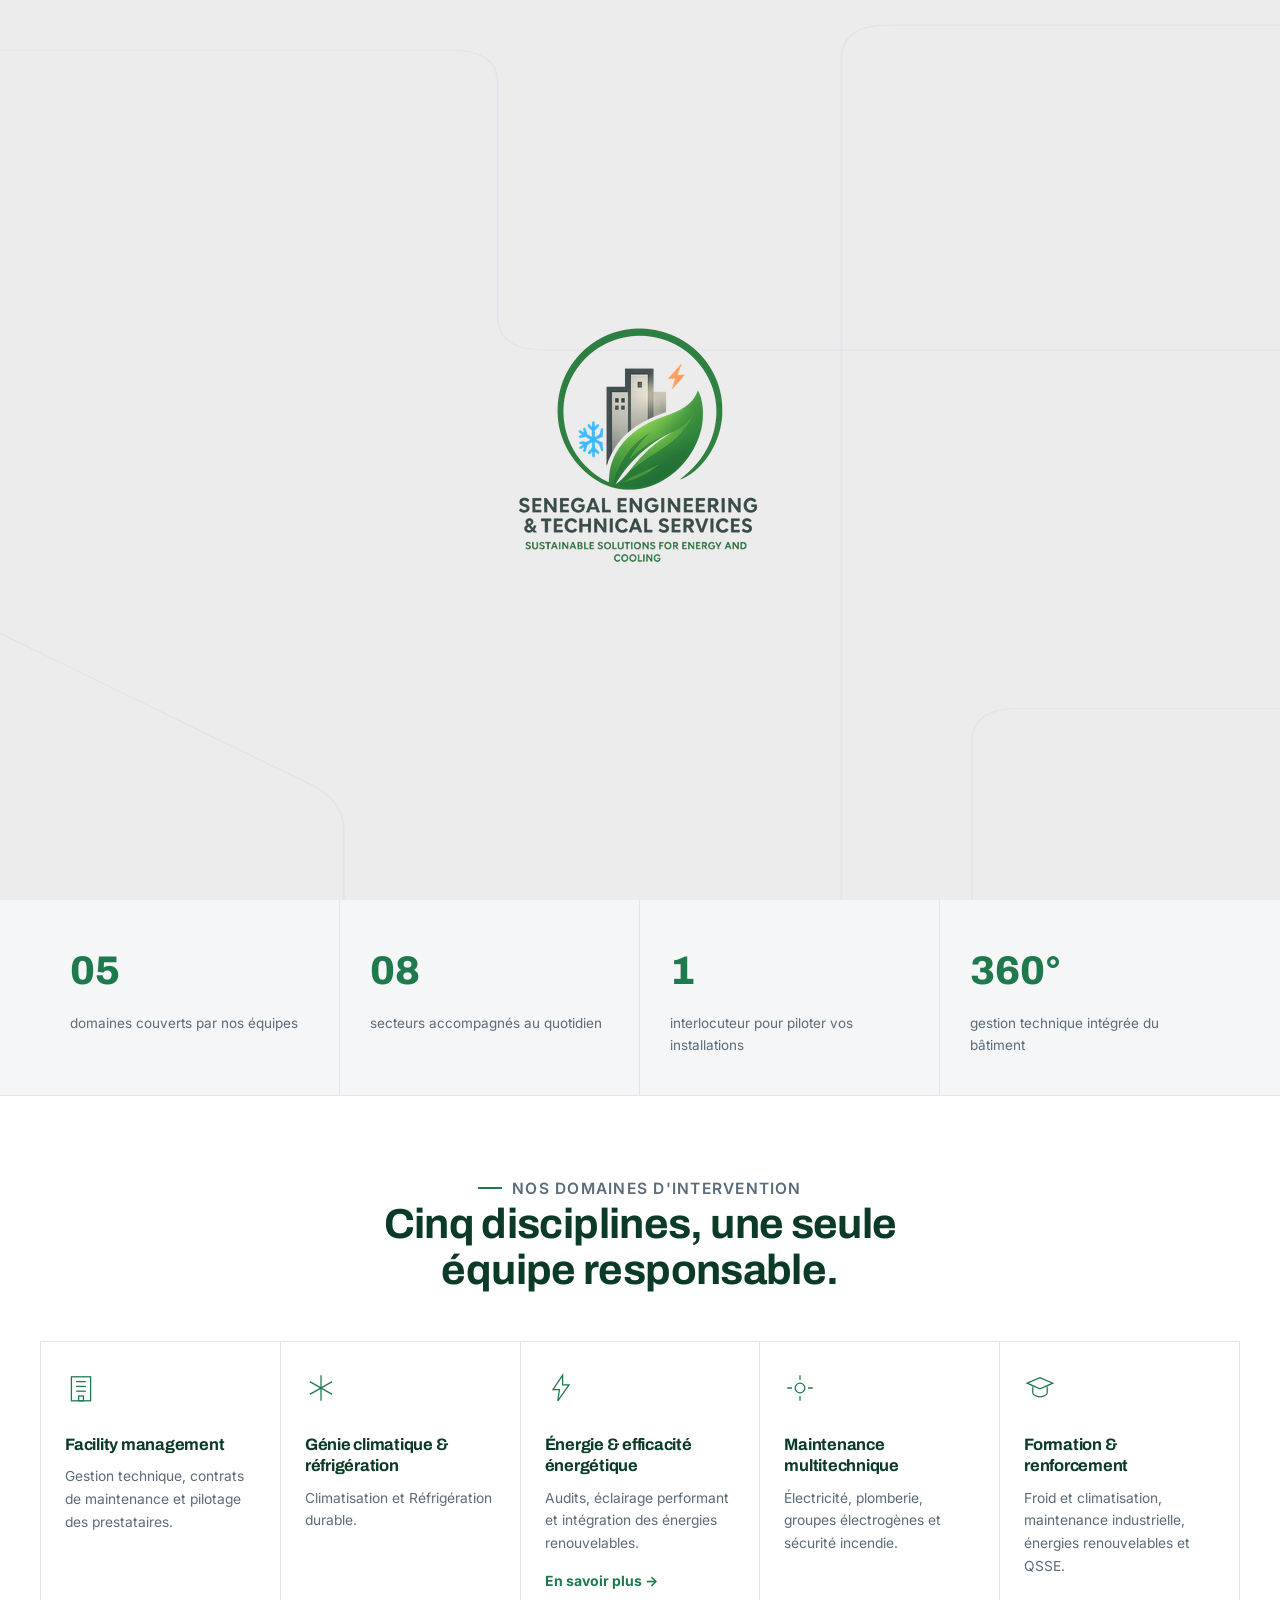
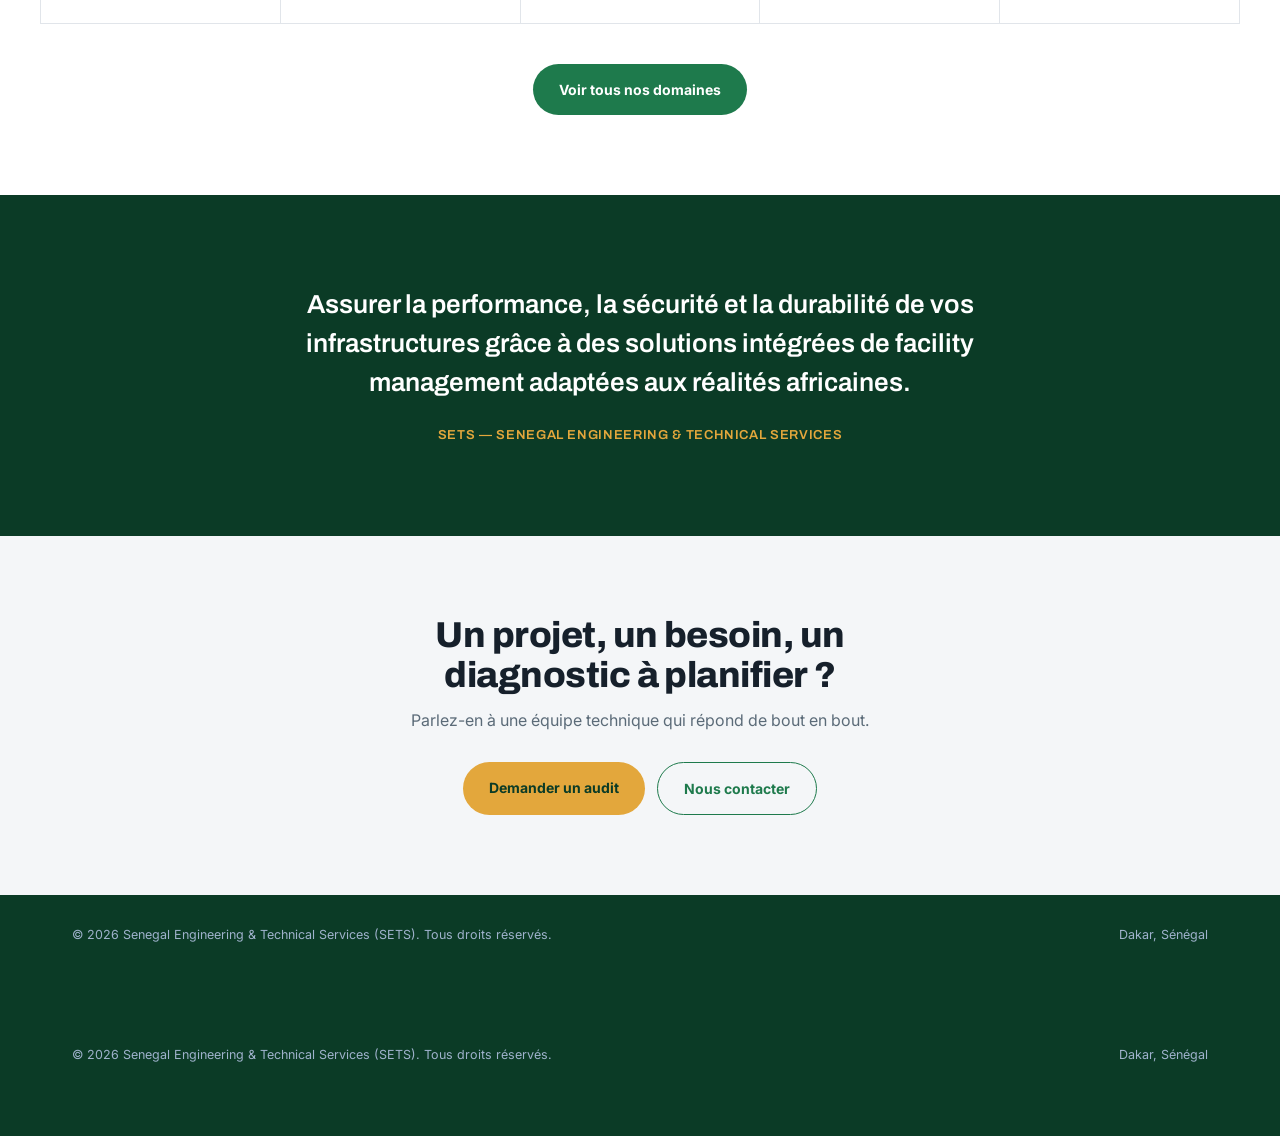
==== commit d981de80: "Add files via upload" ====
--- a/index.html
+++ b/index.html
@@ -4,386 +4,12 @@
 <meta charset="UTF-8">
 <meta name="viewport" content="width=device-width, initial-scale=1.0">
 <title>SETS — Senegal Engineering & Technical Services</title>
+<meta name="description" content="Facility management et services techniques intégrés au Sénégal : génie climatique, énergie durable, maintenance multitechnique, formation.">
+<link rel="icon" type="image/png" href="images/logo-sets.png">
 <link rel="preconnect" href="https://fonts.googleapis.com">
 <link rel="preconnect" href="https://fonts.gstatic.com" crossorigin>
 <link href="https://fonts.googleapis.com/css2?family=Archivo:wght@500;600;700;800&family=Inter:wght@400;500;600&display=swap" rel="stylesheet">
-<style>
-  :root{
-    --blue:#1E7A4C;
-    --blue-dark:#0B3B26;
-    --blue-light:#4FAE79;
-    --gold:#E3A73C;
-    --green:#2E8B57;
-    --paper:#FFFFFF;
-    --paper-2:#F4F6F8;
-    --ink:#16202B;
-    --steel:#5B6B78;
-    --line:#E1E5EA;
-    --max:1200px;
-  }
-  *{box-sizing:border-box;}
-  html{scroll-behavior:smooth;}
-  body{
-    margin:0;background:var(--paper);color:var(--ink);
-    font-family:'Inter',sans-serif;font-size:16px;line-height:1.65;
-    -webkit-font-smoothing:antialiased;
-  }
-  h1,h2,h3,h4{
-    font-family:'Archivo',sans-serif;font-weight:700;margin:0;
-    color:var(--blue-dark);letter-spacing:-0.015em;line-height:1.1;
-  }
-  a{color:inherit;text-decoration:none;}
-  .wrap{max-width:var(--max);margin:0 auto;padding:0 32px;}
-  @media(max-width:640px){.wrap{padding:0 20px;}}
-  section[id]{scroll-margin-top:80px;}
-  :focus-visible{outline:2px solid var(--gold);outline-offset:3px;}
-  @media (prefers-reduced-motion: reduce){*{animation:none !important;transition:none !important;}}
-
-  /* ---------- SPLASH ---------- */
-  #splash{
-    position:fixed;inset:0;z-index:999;background:#ECECEC;
-    display:flex;align-items:center;justify-content:center;
-    opacity:1;transition:opacity 1.2s ease;
-  }
-  #splash.hide{opacity:0;pointer-events:none;}
-
-  .corner-lines{position:absolute;inset:0;width:100%;height:100%;}
-  .corner-lines path{
-    fill:none;stroke:var(--line);stroke-width:1.5;
-    stroke-dasharray:2000;stroke-dashoffset:2000;
-    animation:drawFrame 1.1s ease-out forwards;
-  }
-  .corner-lines path.p2{animation-delay:.15s;}
-  .corner-lines path.p3{animation-delay:.3s;}
-  .corner-lines path.p4{animation-delay:.45s;}
-  @keyframes drawFrame{to{stroke-dashoffset:0;}}
-
-  .splash-logo-img{
-    width:min(64vw,300px);height:auto;position:relative;z-index:2;
-    opacity:0;filter:blur(22px);
-    animation:blurIn .9s ease-out forwards;
-    animation-delay:1.3s;
-  }
-  @keyframes blurIn{to{opacity:1;filter:blur(0);}}
-
-  /* ---------- HEADER (barre flottante façon Terminal) ---------- */
-  header{position:fixed;top:20px;left:20px;right:20px;z-index:50;max-width:calc(var(--max) - 40px);margin:0 auto;}
-  .nav{
-    display:flex;align-items:center;justify-content:space-between;gap:20px;
-    background:rgba(40,46,42,0.55);backdrop-filter:blur(10px);
-    border:1px solid rgba(255,255,255,0.14);
-    border-radius:999px;padding:9px 10px 9px 22px;
-  }
-  .nav-side{display:flex;align-items:center;}
-  .nav-side.left{gap:26px;}
-  .nav-side.right{justify-content:flex-end;gap:8px;}
-  .brand{display:flex;align-items:center;gap:12px;}
-  .brand-mark{width:28px;height:28px;flex:none;}
-  .brand-text{font-family:'Archivo',sans-serif;font-weight:800;font-size:16px;letter-spacing:0.02em;color:#fff;}
-  .desktop-links{display:flex;align-items:center;gap:22px;}
-  .nav-item{position:relative;}
-  .nav-link{
-    display:flex;align-items:center;gap:6px;position:relative;
-    font-size:14px;font-weight:600;color:#fff;padding:4px 0;
-    border-bottom:1.5px solid transparent;
-  }
-  .nav-link::after{
-    content:"";position:absolute;left:50%;bottom:-9px;
-    width:5px;height:5px;border-radius:50%;background:var(--gold);
-    transform:translateX(-50%) scale(0);transition:transform .2s ease;
-  }
-  .nav-chevron{width:13px;height:13px;transition:transform .2s ease;}
-  .nav-item:hover .nav-link,.nav-item:focus-within .nav-link,.nav-link:hover{color:var(--gold);border-bottom-color:var(--gold);}
-  .nav-item:hover .nav-link::after,.nav-item:focus-within .nav-link::after{transform:translateX(-50%) scale(1);}
-  .nav-item:hover .nav-chevron,.nav-item:focus-within .nav-chevron{transform:rotate(180deg);}
-  .nav-dropdown{
-    position:absolute;top:100%;left:50%;transform:translateX(-50%);
-    padding-top:16px;z-index:49;
-    opacity:0;visibility:hidden;pointer-events:none;
-    transition:opacity .2s ease,visibility .2s;
-  }
-  .nav-item:hover .nav-dropdown,.nav-item:focus-within .nav-dropdown{
-    opacity:1;visibility:visible;pointer-events:auto;
-  }
-  .nav-item.force-hide .nav-dropdown{
-    opacity:0 !important;visibility:hidden !important;pointer-events:none !important;
-  }
-  .nav-dropdown-inner{
-    width:min(680px,calc(100vw - 32px));display:flex;overflow:hidden;
-    max-height:min(70vh,520px);
-    background:rgba(20,26,22,0.97);backdrop-filter:blur(14px);
-    border:1px solid rgba(255,255,255,0.12);border-radius:18px;
-    box-shadow:0 24px 48px rgba(0,0,0,0.35);
-  }
-  .nav-dropdown-list{flex:1 1 42%;padding:20px;display:flex;flex-direction:column;gap:2px;
-    border-right:1px solid rgba(255,255,255,0.1);overflow-y:auto;}
-  .nav-dropdown-list a{color:#fff;font-size:13.5px;font-weight:600;padding:9px 10px;border-radius:8px;}
-  .nav-dropdown-list a:hover{background:rgba(255,255,255,0.08);color:var(--gold);}
-  .nav-dropdown-panel{flex:1 1 58%;padding:26px 28px;color:#fff;overflow-y:auto;}
-  .nav-dropdown-eyebrow{font-size:11px;font-weight:700;letter-spacing:.08em;text-transform:uppercase;color:var(--gold);margin-bottom:8px;}
-  .nav-dropdown-panel h4{font-family:'Archivo',sans-serif;font-size:18px;margin-bottom:8px;}
-  .nav-dropdown-panel p{font-size:13.5px;color:#DCE7E0;line-height:1.55;}
-  .icon-btn{background:none;border:none;cursor:pointer;padding:6px;display:flex;align-items:center;justify-content:center;color:#fff;text-decoration:none;}
-  .icon-btn svg{width:19px;height:19px;}
-  .phone-btn{width:38px;height:38px;border-radius:50%;border:1px solid rgba(255,255,255,0.3);transition:border-color .15s ease,color .15s ease;}
-  .phone-btn:hover{border-color:var(--gold);color:var(--gold);}
-  .header-cta{display:flex;align-items:center;gap:8px;}
-  .header-cta a{font-size:12.5px;font-weight:700;letter-spacing:0.02em;padding:10px 16px;border-radius:999px;white-space:nowrap;
-    transition:background .15s ease,color .15s ease,border-color .15s ease;}
-  .header-cta .solid{background:var(--gold);color:var(--blue-dark);}
-  .header-cta .solid:hover{background:var(--blue);color:var(--gold);}
-  .header-cta .outline{border:1px solid rgba(255,255,255,0.35);color:#fff;}
-  .header-cta .outline:hover{background:#fff;border-color:#fff;color:var(--blue);}
-  @media(max-width:860px){
-    .desktop-links{display:none;}
-    .header-cta{display:none;}
-    .phone-btn{display:none;}
-  }
-  @media(min-width:861px){
-    .burger{display:none;}
-    .brand-mark{width:40px;height:40px;}
-    .nav-link{white-space:nowrap;}
-    .nav-side.left{gap:20px;}
-    .desktop-links{gap:18px;}
-  }
-  .brand-text{display:none;}
-  .nav-menu-top .brand-text{display:inline-block;color:#fff;}
-  .nav-side.left{min-width:0;flex:1 1 auto;}
-  @media(max-width:860px){
-    .nav-side.left{overflow:hidden;}
-  }
-  .nav-side.right{flex:none;}
-  @media(max-width:860px){
-    .nav-side.left{gap:8px;}
-  }
-  .nav-local-mobile{display:flex;align-items:center;overflow:hidden;position:relative;
-    min-width:0;flex:1 1 auto;height:16px;}
-  .nav-local-track{display:inline-flex;align-items:center;gap:6px;white-space:nowrap;
-    position:absolute;left:0;top:0;
-    color:#fff;font-size:12px;font-weight:600;
-    animation:localMarquee 11s linear infinite;}
-  @keyframes localMarquee{
-    0%{transform:translateX(100%);}
-    100%{transform:translateX(-100%);}
-  }
-  .nav-local-mobile svg{width:12px;height:12px;color:var(--gold);flex:none;}
-  .nav-local-mobile .sep{color:rgba(255,255,255,0.4);flex:none;}
-  @media(min-width:861px){
-    .nav-local-mobile{display:none;}
-  }
-  .burger{flex-direction:column;gap:0;flex:none;}
-  .burger span{display:block;width:20px;height:1.8px;background:#fff;margin:4.5px 0;}
-  .nav-menu{position:fixed;top:0;right:0;bottom:0;width:82%;max-width:360px;
-    background:var(--blue-dark);color:#fff;z-index:200;
-    display:flex;flex-direction:column;justify-content:space-between;
-    padding:26px 26px 30px;
-    transform:translateX(100%);transition:transform .35s cubic-bezier(.22,.8,.28,1);}
-  .nav-menu.open{transform:translateX(0);}
-  .nav-overlay{position:fixed;inset:0;background:rgba(11,59,38,0.55);z-index:190;
-    opacity:0;visibility:hidden;transition:opacity .3s ease, visibility .3s ease;}
-  .nav-overlay.open{opacity:1;visibility:visible;}
-  .nav-menu-top{display:flex;align-items:center;justify-content:space-between;margin-bottom:8px;}
-  .nav-menu-top .brand-text{color:#fff;}
-  .nav-menu-close{background:none;border:none;color:#fff;cursor:pointer;padding:6px;}
-  .nav-menu-close svg{width:20px;height:20px;}
-  .nav-menu-links{display:flex;flex-direction:column;margin-top:18px;}
-  .nav-menu-links a{
-    display:flex;align-items:center;justify-content:space-between;
-    padding:16px 0;font-size:16px;font-weight:600;color:#fff;
-    border-top:1px solid rgba(255,255,255,0.14);
-  }
-  .nav-menu-links a svg{width:16px;height:16px;color:rgba(255,255,255,0.5);}
-  .nav-menu-links a:hover{color:var(--gold);}
-  .nav-menu-bottom{display:flex;flex-direction:column;gap:10px;}
-  .nav-phone{
-    display:flex;align-items:center;justify-content:center;gap:8px;
-    background:rgba(255,255,255,0.1);border-radius:6px;padding:12px;
-    font-size:14px;color:#fff;font-weight:500;
-  }
-  .nav-btn{display:block;text-align:center;padding:13px;border-radius:6px;font-size:13.5px;font-weight:700;
-    letter-spacing:0.03em;text-transform:uppercase;}
-  .nav-btn.solid{background:var(--gold);color:var(--blue-dark);}
-  .nav-btn.outline{border:1px solid rgba(255,255,255,0.4);color:#fff;}
-
-  /* ---------- HERO (plein écran, façon Terminal) ---------- */
-  .hero{
-    position:relative;color:#fff;overflow:hidden;
-    height:100vh;min-height:600px;display:flex;align-items:flex-start;
-    background:
-      linear-gradient(180deg, rgba(11,59,38,0.1) 0%, rgba(11,59,38,0.8) 78%, rgba(11,59,38,0.96) 100%),
-      radial-gradient(ellipse at 50% 28%, #E3A73C 0%, #C9873A 26%, #4C6B55 52%, #123B27 78%, #0B3B26 100%);
-  }
-  .hero-skyline{position:absolute;bottom:0;left:0;right:0;width:100%;height:46%;opacity:0.9;z-index:1;}
-  .hero-accent{position:absolute;top:-120px;right:-120px;width:420px;height:420px;border-radius:50%;z-index:1;
-    background:radial-gradient(circle, rgba(227,167,60,0.22), transparent 70%);}
-  .hero-inner{position:relative;z-index:3;max-width:var(--max);margin:0 auto;padding:130px 32px 0;width:100%;}
-  .local-bar{display:none;align-items:center;flex-wrap:wrap;gap:8px 10px;margin-bottom:20px;
-    color:#DCE7E0;font-size:12.5px;font-weight:600;letter-spacing:0.01em;}
-  .local-bar svg{width:14px;height:14px;color:var(--gold);flex:none;}
-  .local-bar .sep{color:rgba(255,255,255,0.35);}
-  .eyebrow{font-size:13px;font-weight:600;letter-spacing:0.08em;text-transform:uppercase;color:var(--gold);
-    display:flex;align-items:center;gap:10px;margin-bottom:22px;}
-  .eyebrow::before{content:"";width:28px;height:2px;background:var(--gold);}
-  .hero h1{color:#fff;font-size:clamp(30px,5vw,58px);max-width:18ch;}
-  .hero h1 span{color:var(--gold);}
-  .hero p.lead{margin-top:22px;max-width:52ch;color:#DCE7E0;font-size:16.5px;line-height:1.6;}
-  @media(min-width:861px){
-    .local-bar{display:flex;}
-    .hero-row{display:flex;justify-content:flex-start;align-items:center;gap:28px;flex-wrap:wrap;}
-    .hero-row h1{flex:0 1 480px;margin:0;}
-    .hero p.lead{flex:1 1 420px;max-width:460px;margin-top:6px;}
-  }
-  @media(max-width:640px){
-    .hero-inner{padding-top:104px;}
-  }
-
-  .back-to-top{position:fixed;right:24px;bottom:24px;z-index:80;width:46px;height:46px;border-radius:50%;
-    background:var(--blue-dark);color:#fff;display:flex;align-items:center;justify-content:center;
-    border:none;cursor:pointer;box-shadow:0 8px 20px rgba(0,0,0,0.25);
-    opacity:0;visibility:hidden;transform:translateY(10px);
-    transition:opacity .25s ease,transform .25s ease,visibility .25s,background .15s ease;}
-  .back-to-top.visible{opacity:1;visibility:visible;transform:translateY(0);}
-  .back-to-top:hover{background:var(--blue);}
-  .back-to-top svg{width:20px;height:20px;}
-  .scroll-cue{position:absolute;bottom:28px;left:0;right:0;z-index:3;
-
-    display:flex;flex-direction:column;align-items:center;gap:10px;}
-  .scroll-cue .txt{color:rgba(255,255,255,0.85);font-size:11px;font-weight:600;
-    letter-spacing:0.18em;text-transform:uppercase;}
-  .scroll-track{width:1px;height:34px;background:rgba(255,255,255,0.25);position:relative;overflow:hidden;}
-  .scroll-track::after{content:"";position:absolute;top:-100%;left:0;width:100%;height:100%;
-    background:var(--gold);animation:scrollTick 1.6s ease-in-out infinite;}
-  @keyframes scrollTick{0%{top:-100%;}50%{top:0;}100%{top:100%;}}
-
-  /* ---------- STATS ---------- */
-  .stats-band{background:var(--paper-2);border-bottom:1px solid var(--line);}
-  .stats-grid{display:grid;grid-template-columns:repeat(4,1fr);}
-  @media(max-width:760px){.stats-grid{grid-template-columns:repeat(2,1fr);}}
-  .stat-item{padding:38px 30px;border-right:1px solid var(--line);}
-  .stat-item:last-child{border-right:none;}
-  .stat-item .num{font-family:'Archivo',sans-serif;font-weight:800;font-size:clamp(30px,3.2vw,40px);color:var(--blue);}
-  .stat-item .lbl{font-size:13.5px;color:var(--steel);margin-top:8px;}
-
-  /* ---------- SECTION SHELL ---------- */
-  .section{padding:80px 0;}
-  .section.tight{padding:56px 0;}
-  .section-head{display:flex;justify-content:space-between;align-items:flex-end;gap:24px;margin-bottom:56px;flex-wrap:wrap;}
-  #partenaires .section-head,.section-head.centered{flex-direction:column;align-items:center;text-align:center;gap:16px;margin-bottom:48px;}
-  #partenaires .section-head .eyebrow-dark,.section-head.centered .eyebrow-dark{justify-content:center;}
-  #partenaires .section-head h2,.section-head.centered h2{max-width:26ch;font-size:clamp(28px,4vw,42px);}
-  #partenaires .section-head p,.section-head.centered p{max-width:56ch;margin:0 auto;}
-  .head-card{background:var(--paper-2);border:1px solid var(--line);border-radius:16px;
-    padding:32px 36px;max-width:640px;margin-left:auto;margin-right:auto;}
-  @media(max-width:640px){.head-card{padding:26px 22px;}}
-  .head-card-row{display:flex;flex-direction:column;gap:20px;}
-  .head-card-row .head-card{margin:0;max-width:none;}
-  @media(min-width:860px){
-    .head-card-row{flex-direction:row;align-items:stretch;}
-    .head-card-row .head-card{flex:1 1 0;}
-  }
-  .eyebrow-dark{font-size:13px;font-weight:600;letter-spacing:0.08em;text-transform:uppercase;color:var(--blue);
-    display:flex;align-items:center;gap:10px;margin-bottom:16px;}
-  .eyebrow-dark::before{content:"";width:24px;height:2px;background:var(--blue);}
-  .section-head h2{font-size:clamp(26px,3vw,36px);max-width:18ch;}
-  .section-head p{max-width:38ch;color:var(--steel);font-size:15.5px;}
-
-  .partner-marquee{overflow:hidden;width:100%;position:relative;
-    mask-image:linear-gradient(90deg,transparent,#000 6%,#000 94%,transparent);
-    -webkit-mask-image:linear-gradient(90deg,transparent,#000 6%,#000 94%,transparent);}
-  .partner-track{display:flex;align-items:center;gap:56px;width:max-content;
-    animation:partnerScroll 34s linear infinite;}
-  .partner-marquee:hover .partner-track{animation-play-state:paused;}
-  @keyframes partnerScroll{from{transform:translateX(0);}to{transform:translateX(-50%);}}
-  .partner-logo{height:34px;display:flex;align-items:center;justify-content:center;flex:none;}
-  .partner-logo img{height:100%;width:auto;object-fit:contain;}
-  .partner-logo.small{height:24px;}
-  .partner-text{height:34px;display:flex;align-items:center;justify-content:center;text-align:center;
-    color:var(--steel);font-size:13.5px;font-weight:600;padding:0 10px;}
-
-  /* ---------- SERVICES / DOMAINES ---------- */
-  .domains{display:grid;grid-template-columns:repeat(5,1fr);gap:1px;background:var(--line);border:1px solid var(--line);}
-  @media(max-width:980px){.domains{grid-template-columns:repeat(2,1fr);}}
-  @media(max-width:560px){.domains{grid-template-columns:1fr;}}
-  .domain-card{background:var(--paper);padding:30px 24px;scroll-margin-top:110px;
-    transition:box-shadow .3s ease, background .3s ease;}
-  .domain-card.highlight{box-shadow:0 0 0 3px var(--gold) inset;background:#FFF8EA;}
-  .domain-icon{width:32px;height:32px;color:var(--blue);margin-bottom:22px;}
-  .domain-card h3{font-size:16.5px;font-weight:700;margin-bottom:10px;line-height:1.3;color:var(--blue-dark);}
-  .domain-card p{font-size:13.8px;color:var(--steel);margin:0;}
-
-  /* ---------- ENERGY / SUSTAINABILITY BAND ---------- */
-  .energy{background:linear-gradient(120deg, var(--green) 0%, #24714A 100%);color:#fff;position:relative;overflow:hidden;}
-  .energy::after{content:"";position:absolute;bottom:-100px;left:-60px;width:340px;height:340px;border-radius:50%;
-    background:radial-gradient(circle, rgba(227,167,60,0.28), transparent 70%);}
-  .energy-grid{position:relative;z-index:2;display:grid;grid-template-columns:1fr 1fr;gap:50px;align-items:center;}
-  @media(max-width:900px){.energy-grid{grid-template-columns:1fr;}}
-  .energy .eyebrow-dark{color:var(--gold);}
-  .energy .eyebrow-dark::before{background:var(--gold);}
-  .energy h2{color:#fff;font-size:clamp(26px,3vw,36px);max-width:16ch;margin-bottom:18px;}
-  .energy p{color:#DCEFE2;font-size:15.5px;margin:0 0 14px;max-width:48ch;}
-  .energy-badges{display:flex;flex-direction:column;gap:1px;background:rgba(255,255,255,0.18);border:1px solid rgba(255,255,255,0.18);}
-  .energy-badge{background:#276B49;padding:20px 22px;display:flex;align-items:center;gap:16px;}
-  .energy-badge svg{width:26px;height:26px;color:var(--gold);flex:none;}
-  .energy-badge span{font-size:14.5px;font-weight:600;}
-
-  /* ---------- WHY ---------- */
-  .why-grid{display:grid;grid-template-columns:repeat(4,1fr);gap:1px;background:var(--line);border:1px solid var(--line);}
-  @media(max-width:900px){.why-grid{grid-template-columns:repeat(2,1fr);}}
-  @media(max-width:560px){.why-grid{grid-template-columns:1fr;}}
-  .why-card{background:var(--paper);padding:30px 24px;}
-  .why-icon{width:26px;height:26px;color:var(--blue);margin-bottom:20px;}
-  .why-card h3{font-size:15.5px;font-weight:700;margin-bottom:8px;color:var(--blue-dark);}
-  .why-card p{font-size:13.8px;color:var(--steel);margin:0;}
-
-  /* ---------- SECTEURS ---------- */
-  .sectors-list{display:flex;flex-wrap:wrap;border-top:1px solid var(--line);border-left:1px solid var(--line);}
-  .sector-item{flex:1 1 170px;display:flex;align-items:center;gap:12px;padding:22px 20px;border-bottom:1px solid var(--line);border-right:1px solid var(--line);}
-  .sector-item svg{width:21px;height:21px;color:var(--blue);flex:none;}
-  .sector-item span{font-size:14.5px;font-weight:600;color:var(--blue-dark);}
-
-  /* ---------- QUOTE ---------- */
-  .quote-band{background:var(--blue-dark);padding:90px 0;text-align:center;}
-  .quote-band blockquote{margin:0 auto;max-width:760px;font-family:'Archivo',sans-serif;font-weight:600;
-    font-size:clamp(19px,2.3vw,26px);color:#fff;line-height:1.5;}
-  .quote-band cite{display:block;margin-top:24px;font-style:normal;font-size:13px;font-weight:600;
-    letter-spacing:0.05em;text-transform:uppercase;color:var(--gold);}
-
-  /* ---------- CONTACT ---------- */
-  .contact{background:var(--paper-2);}
-  .contact-grid{display:grid;grid-template-columns:1fr 1fr;gap:56px;}
-  @media(max-width:860px){.contact-grid{grid-template-columns:1fr;gap:36px;}}
-  .contact h2{font-size:clamp(26px,3vw,34px);max-width:30ch;}
-  .contact-list{margin-top:28px;}
-  .contact-row{display:flex;align-items:center;gap:14px;padding:16px 0;border-top:1px solid var(--line);}
-  .contact-row svg{width:19px;height:19px;color:var(--blue);flex:none;}
-  .contact-row a{font-size:15px;color:var(--blue-dark);font-weight:500;}
-  .contact-row a:hover{color:var(--blue);}
-  .contact-panel{background:#fff;border:1px solid var(--line);padding:32px;border-radius:4px;}
-  .social-panel h3{margin-bottom:4px;}
-  .social-sub{color:var(--steel);font-size:14px;margin:0 0 8px;}
-  .social-grid{display:grid;grid-template-columns:1fr 1fr;gap:14px;margin-top:20px;}
-  .social-link{display:flex;align-items:center;gap:12px;padding:14px 16px;border:1.5px solid var(--line);
-    border-radius:10px;color:var(--blue-dark);font-weight:600;font-size:14px;}
-  .social-link:hover{border-color:var(--blue);background:rgba(30,122,76,0.05);}
-  .social-ico{width:32px;height:32px;border-radius:50%;background:var(--blue-dark);color:#fff;
-    display:flex;align-items:center;justify-content:center;flex:none;padding:7px;box-sizing:border-box;}
-  .social-ico svg{width:100%;height:100%;}
-  @media(max-width:480px){.social-grid{grid-template-columns:1fr;}}
-  .contact-panel h3{font-size:16px;font-weight:700;margin-bottom:18px;color:var(--blue-dark);}
-  .field{margin-bottom:16px;}
-  .field label{display:block;font-size:12.5px;color:var(--steel);margin-bottom:6px;font-weight:500;}
-  .field input,.field textarea{width:100%;background:#fff;border:1px solid var(--line);color:var(--ink);
-    padding:11px 12px;font-family:inherit;font-size:14.5px;border-radius:3px;}
-  .field textarea{resize:vertical;min-height:80px;}
-  .contact-panel .btn-primary{width:100%;justify-content:center;margin-top:4px;}
-
-  footer{background:var(--blue-dark);color:#9FB2CC;padding:30px 0 70px;}
-  .footer-row{display:flex;justify-content:space-between;align-items:center;font-size:12.5px;flex-wrap:wrap;gap:10px;}
-  @media(max-width:640px){
-    footer{padding-bottom:96px;}
-    .footer-row{flex-direction:column;align-items:flex-start;gap:8px;padding-right:64px;}
-  }
-</style>
+<link rel="stylesheet" href="style.css">
 </head>
 <body>
 
@@ -395,7 +21,7 @@
     <path class="p3" d="M0 760 L260 940 Q290 960 290 995 V1080"/>
     <path class="p4" d="M1080 850 H860 Q820 850 820 890 V1080"/>
   </svg>
-  <img class="splash-logo-img" src="[data-uri]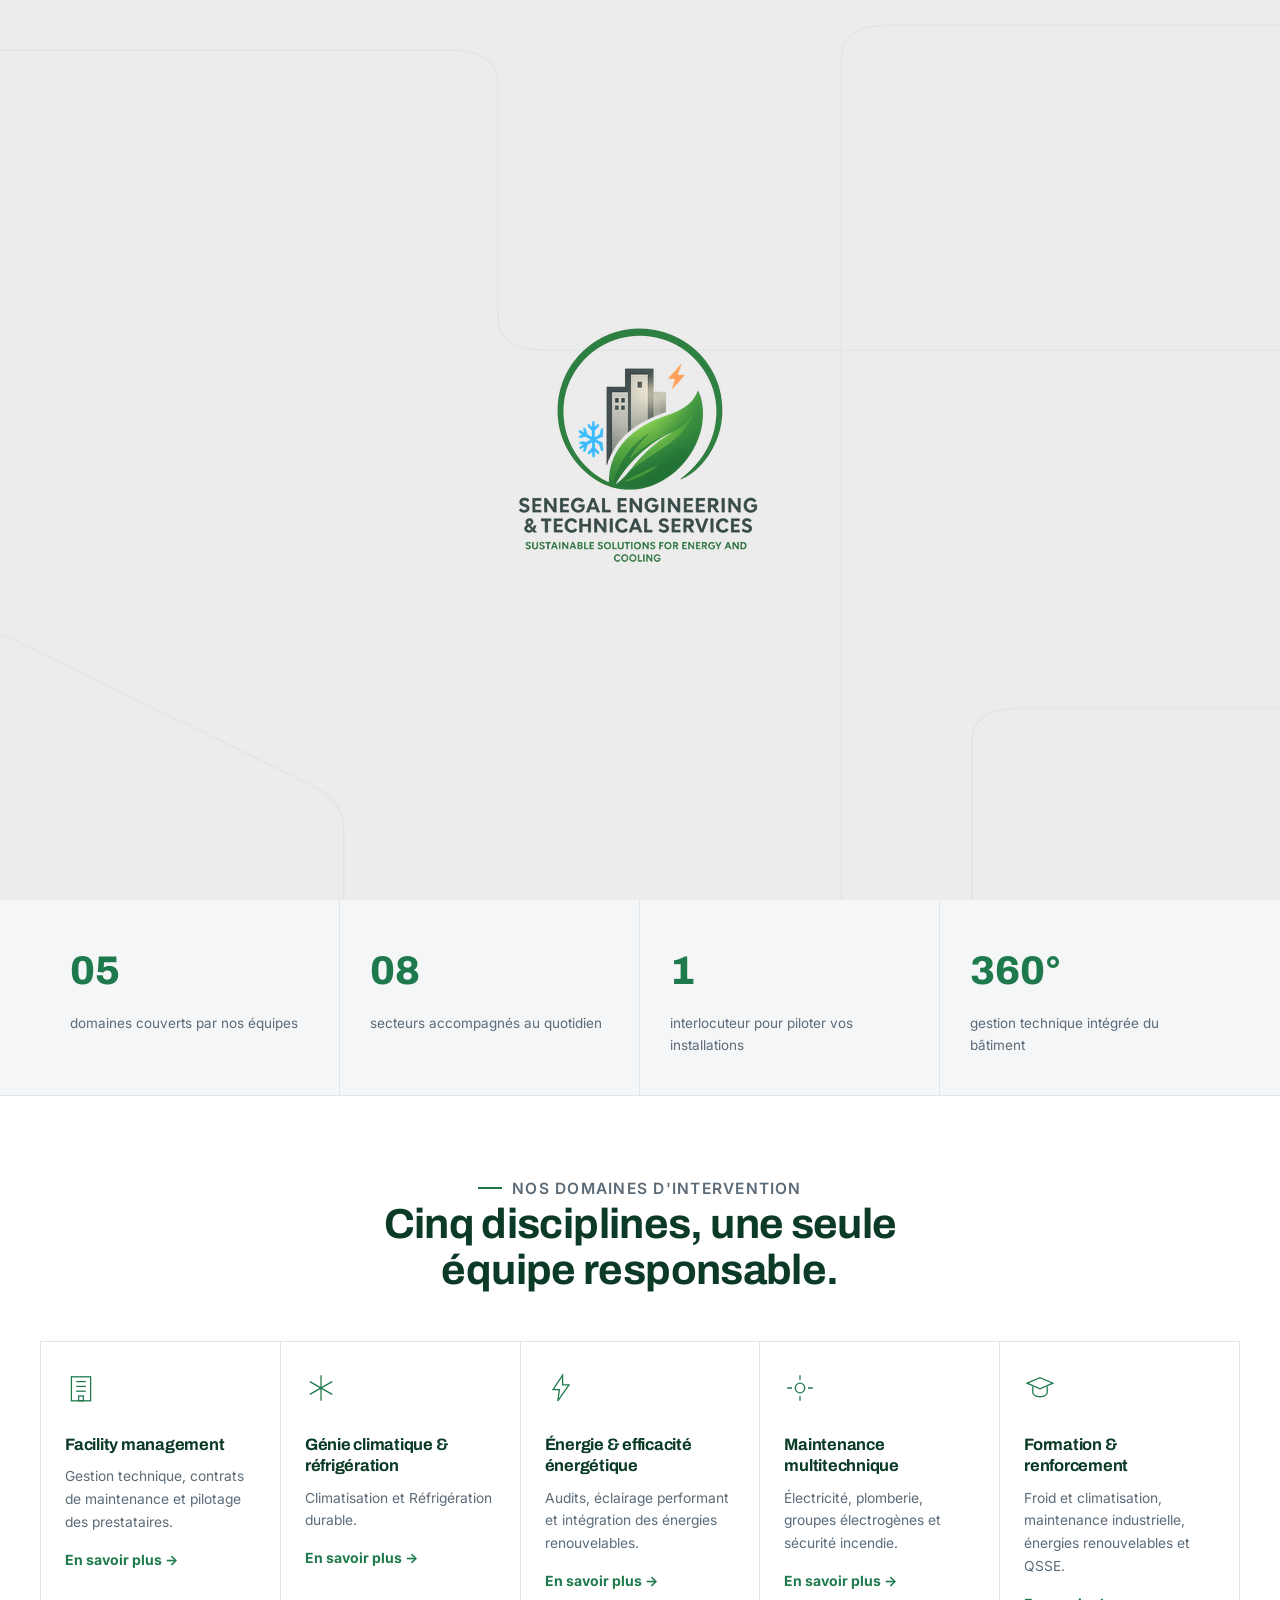
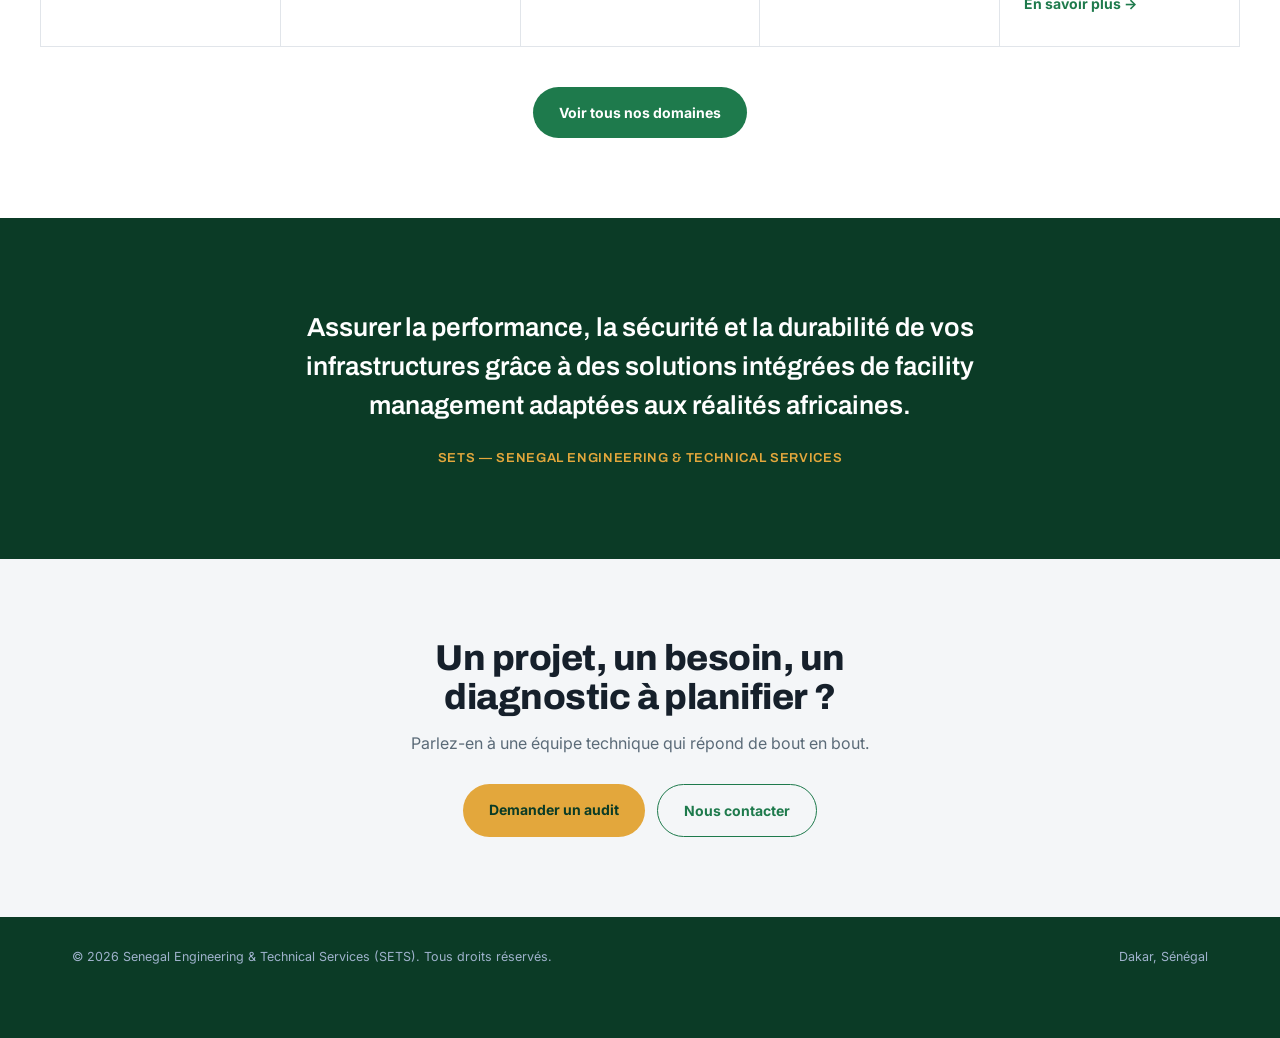
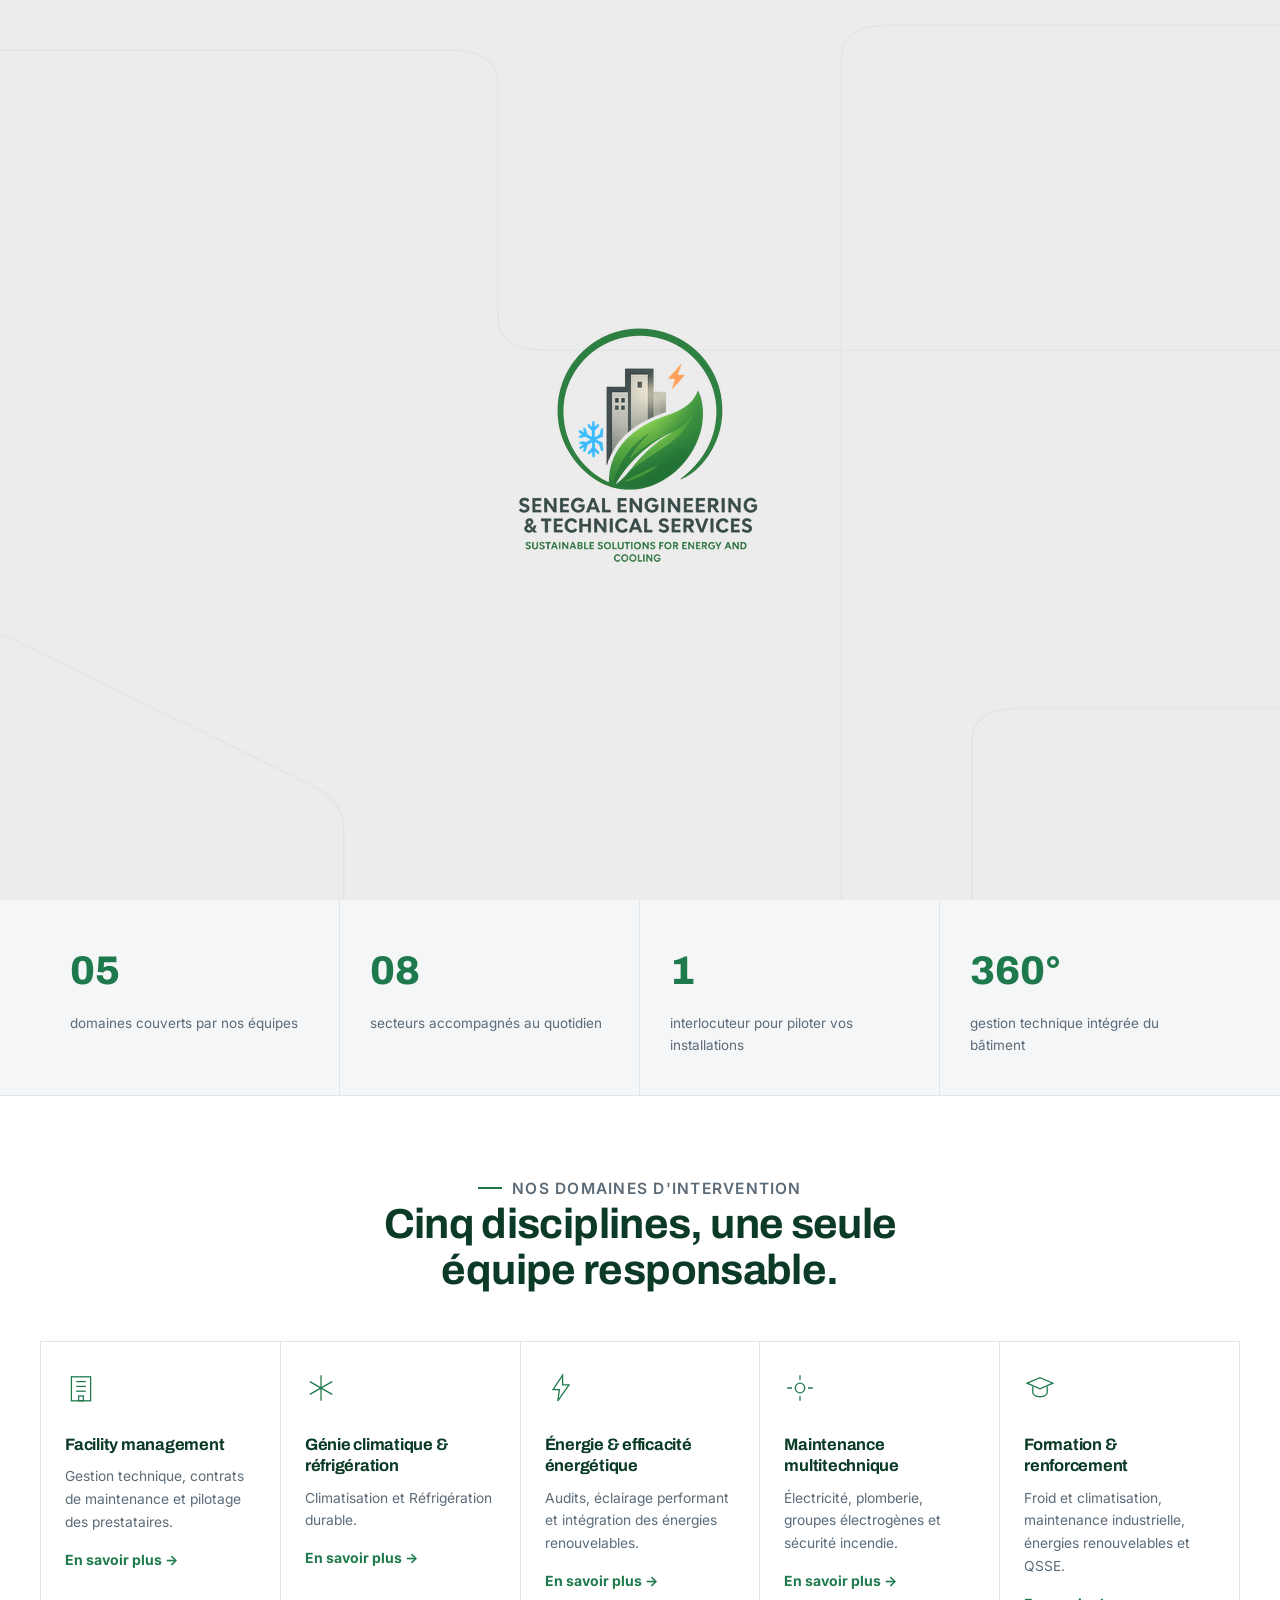
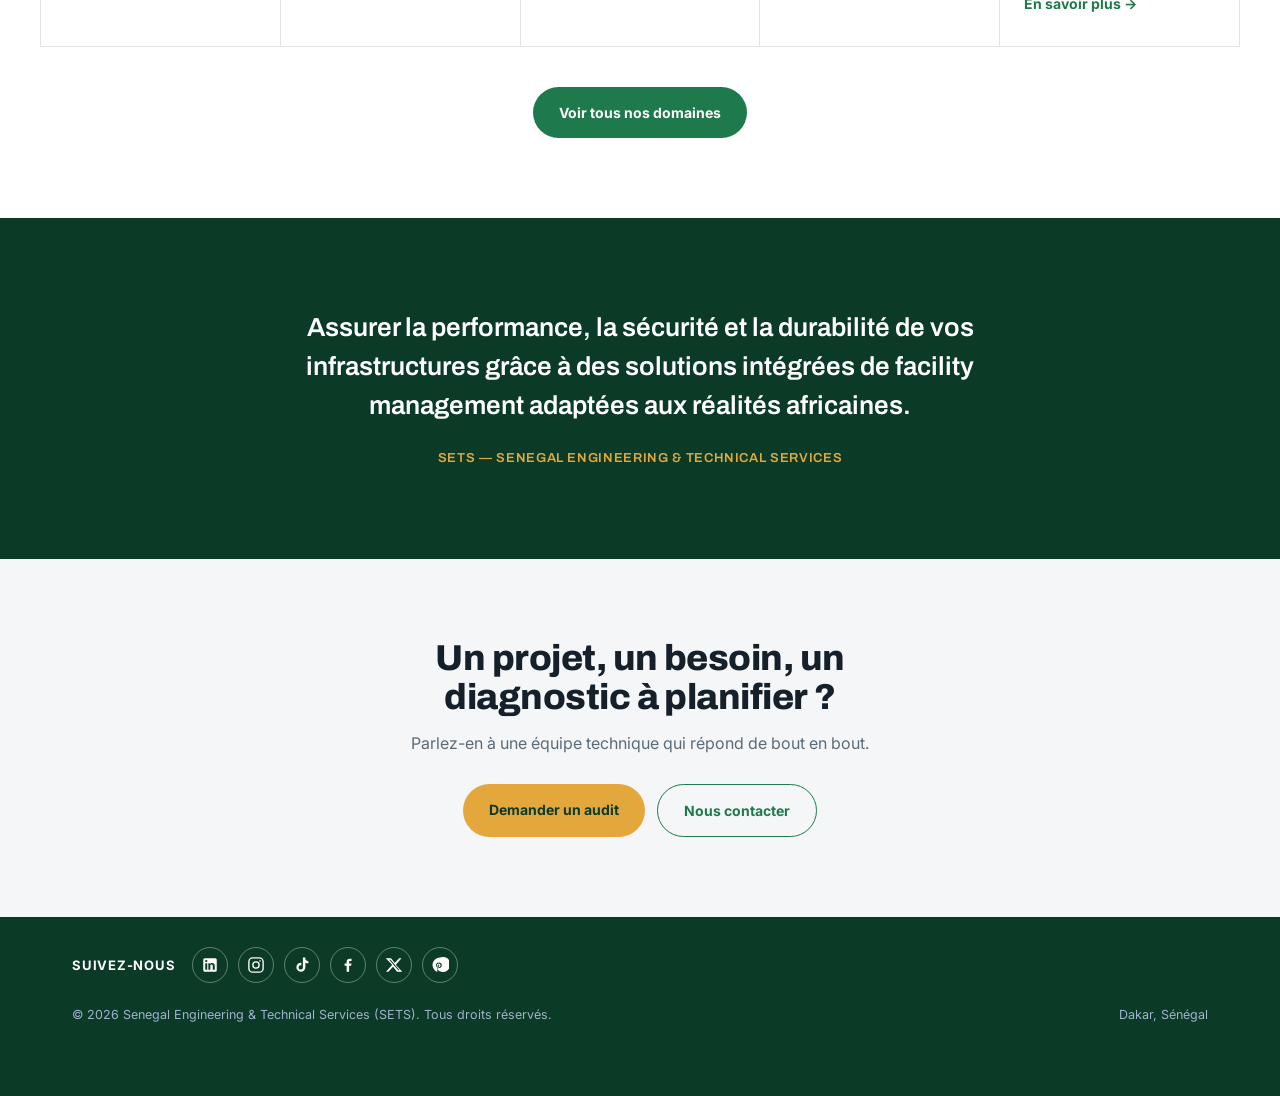
